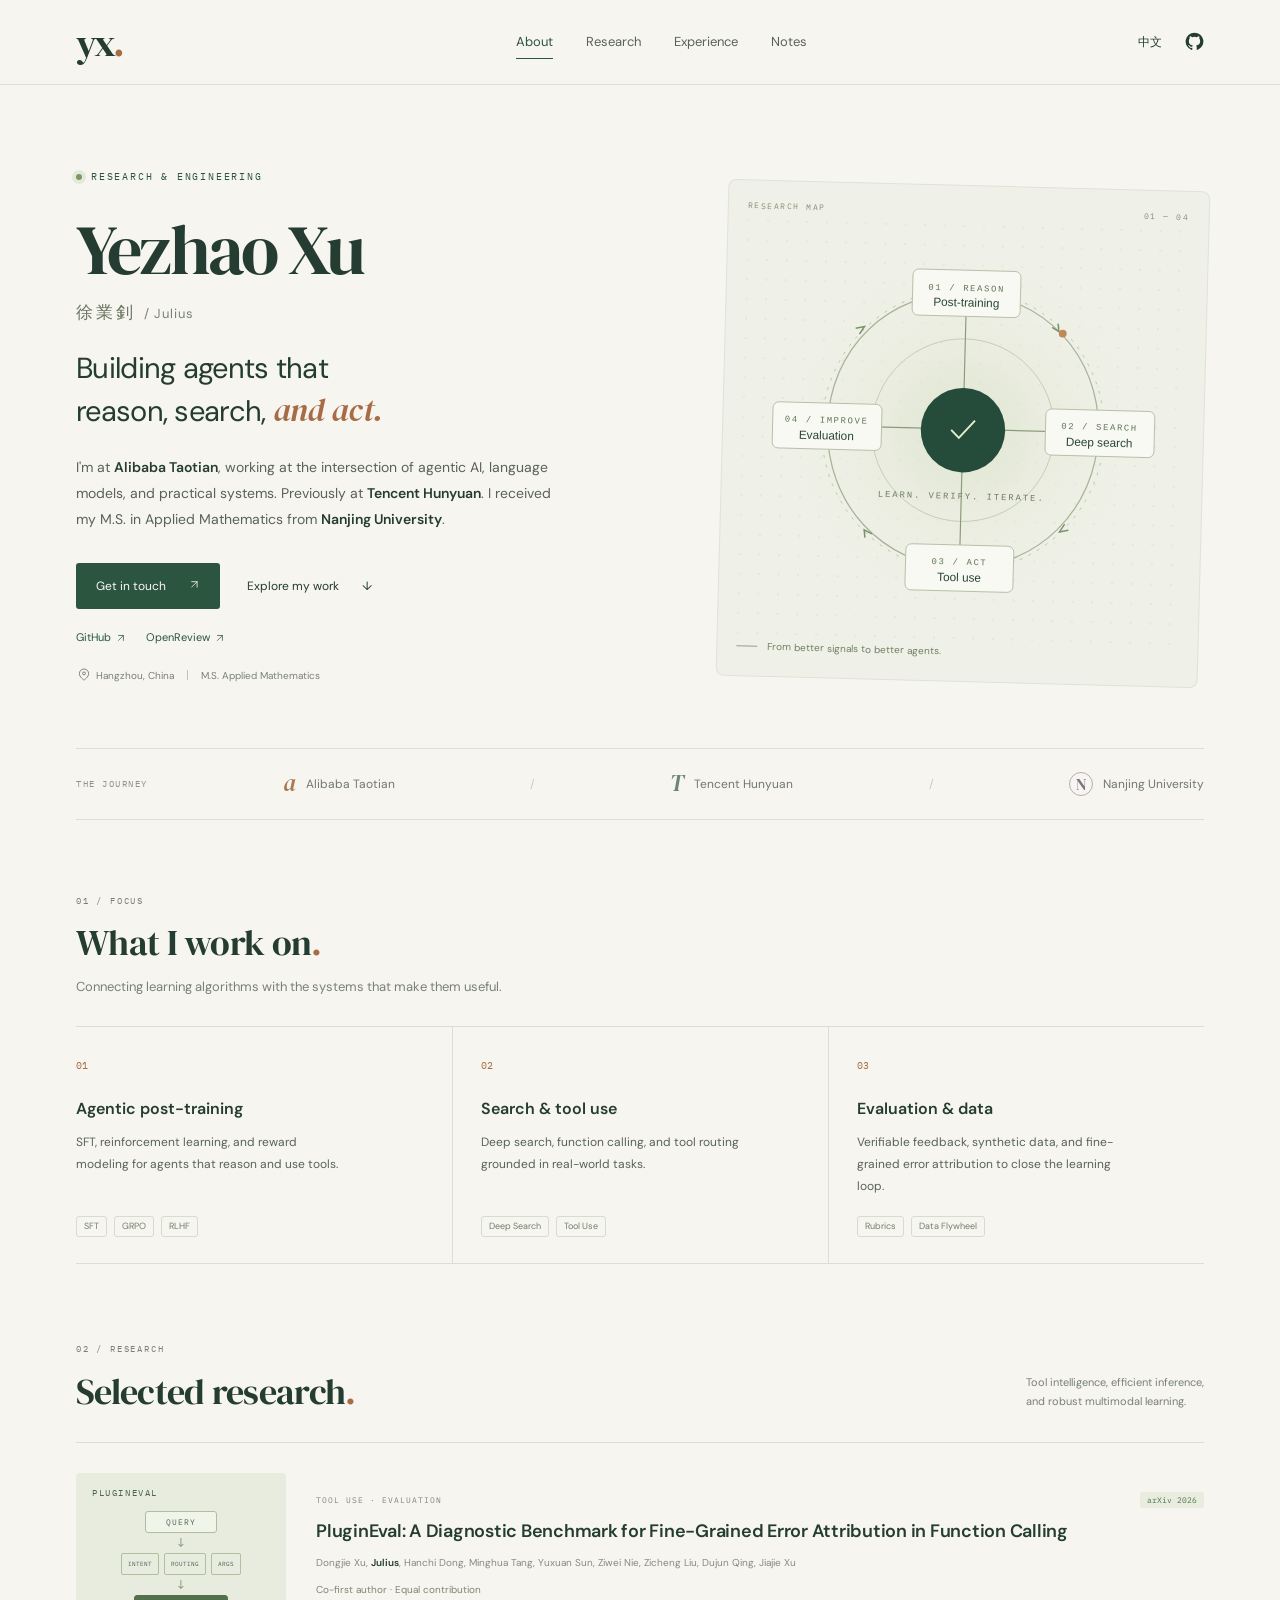
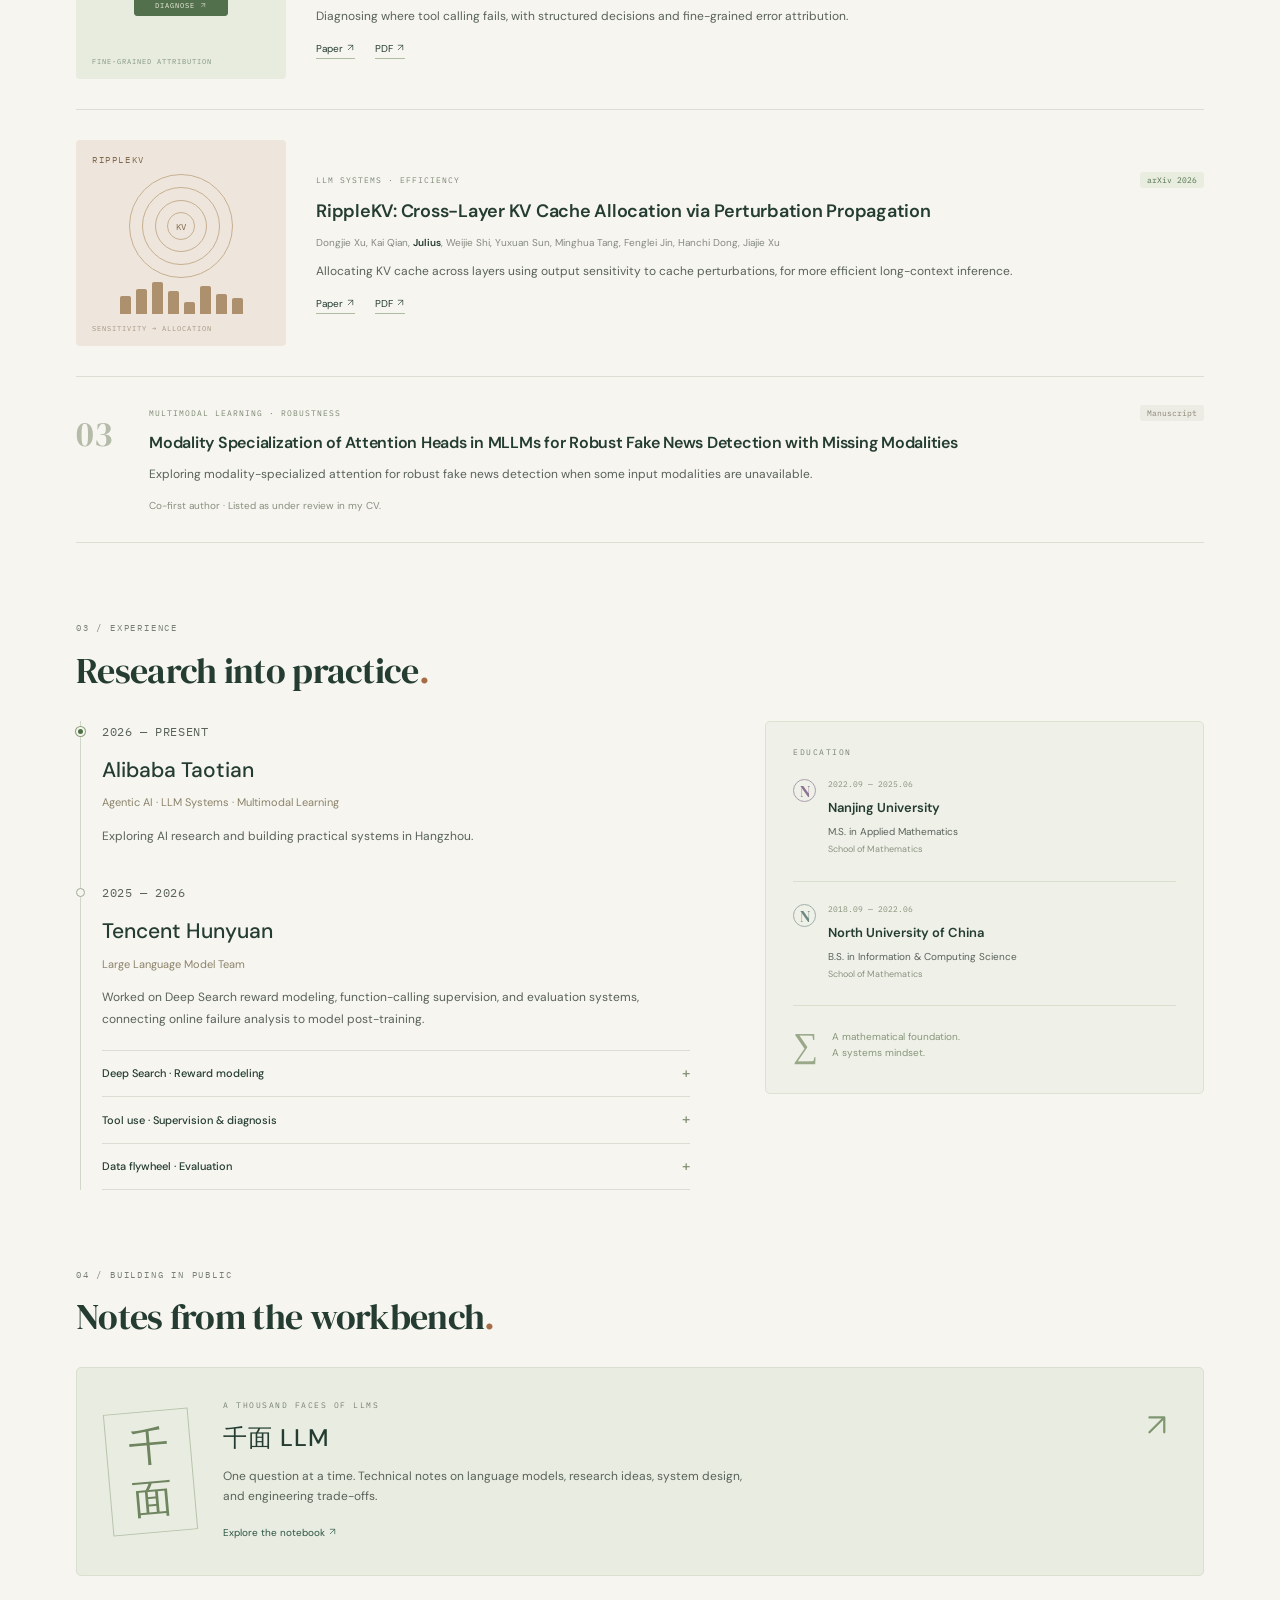
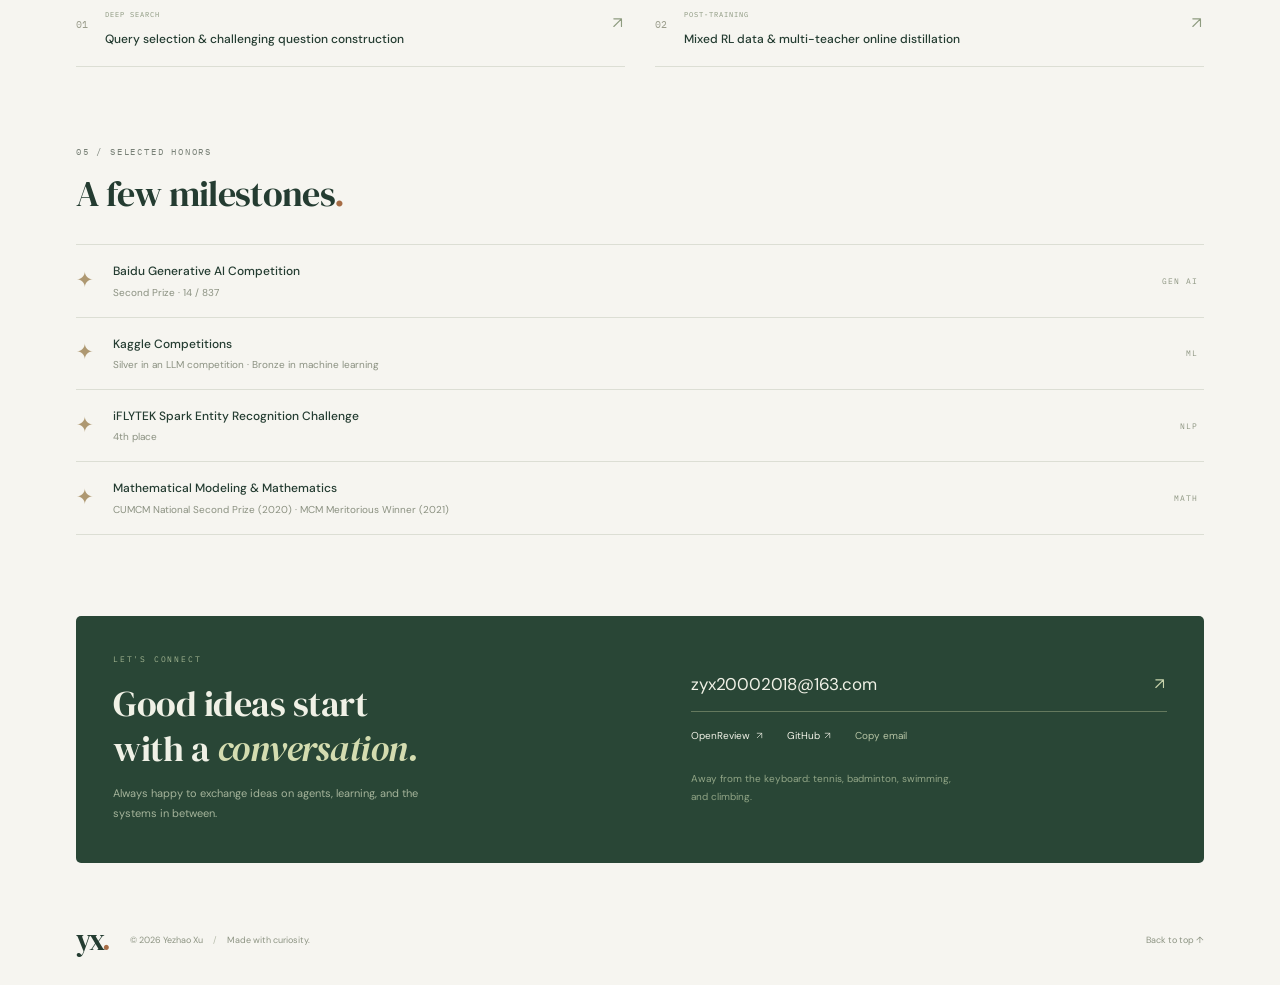
==== index.html @ eedb00a5 "Build bilingual academic homepage for Yezhao Xu" ====
<!doctype html>
<html lang="en">
<head>
  <meta charset="utf-8"><meta name="viewport" content="width=device-width, initial-scale=1">
  <meta name="theme-color" content="#f6f5f0">
  <title>Yezhao Xu · Julius — Agents, Learning & Systems</title>
  <meta name="description" content="Yezhao Xu (Julius), Alibaba Taotian. Agentic AI, LLM post-training, tool use, deep search, and evaluation. Previously Tencent Hunyuan; Nanjing University alumnus.">
  <meta property="og:title" content="Yezhao Xu · Julius"><meta property="og:description" content="Building agents that reason, search, and act. Research & engineering in LLM post-training, tool use, and evaluation.">
  <meta property="og:type" content="website"><meta property="og:image" content="https://pkcontinue.github.io/assets/social-card.svg"><meta property="og:url" content="https://pkcontinue.github.io/">
  <link rel="canonical" href="https://pkcontinue.github.io/"><link rel="icon" href="assets/favicon.svg" type="image/svg+xml">
  <link rel="stylesheet" href="style.css"><script src="script.js" defer></script>
</head>
<body>
<a class="skip" href="#main">Skip to content</a>
<header class="header"><div class="header-inner">
  <a class="wordmark" href="#" aria-label="Yezhao Xu homepage">yx<span class="wordmark-dot">.</span></a>
  <nav aria-label="Main navigation"><a href="#about" data-i18n="navAbout">About</a><a href="#research" data-i18n="navResearch">Research</a><a href="#experience" data-i18n="navExperience">Experience</a><a href="#notes" data-i18n="navNotes">Notes</a></nav>
  <div class="header-actions"><button class="language-toggle" type="button" aria-label="Switch to Chinese">中文</button><a class="header-github" href="https://github.com/pkcontinue" target="_blank" rel="noopener noreferrer" aria-label="GitHub profile"><svg viewBox="0 0 24 24" aria-hidden="true"><path fill="currentColor" d="M12 .8a11.2 11.2 0 0 0-3.54 21.83c.56.1.77-.24.77-.54v-2.1c-3.13.68-3.79-1.33-3.79-1.33-.51-1.3-1.25-1.64-1.25-1.64-1.02-.7.08-.69.08-.69 1.13.08 1.72 1.16 1.72 1.16 1 1.72 2.63 1.23 3.27.94.1-.73.39-1.23.71-1.51-2.5-.29-5.13-1.25-5.13-5.57 0-1.23.44-2.24 1.16-3.02-.12-.29-.5-1.43.11-2.98 0 0 .95-.3 3.08 1.15a10.8 10.8 0 0 1 5.61 0c2.13-1.45 3.08-1.15 3.08-1.15.61 1.55.23 2.69.11 2.98.72.78 1.16 1.79 1.16 3.02 0 4.33-2.63 5.28-5.14 5.56.4.35.76 1.03.76 2.08v3.1c0 .3.2.65.78.54A11.2 11.2 0 0 0 12 .8Z"/></svg></a></div>
</div></header>
<main id="main" class="page">
<section class="hero" id="about" aria-labelledby="hero-title">
  <div class="hero-content"><p class="eyebrow"><span class="live-dot"></span><span data-i18n="eyebrow">RESEARCH & ENGINEERING</span></p>
    <h1 id="hero-title">Yezhao Xu<span class="chinese-name">徐業釗 <span>/ Julius</span></span></h1>
    <p class="hero-statement" data-i18n="statement">Building agents that<br>reason, search, <em>and act.</em></p>
    <p class="hero-bio" data-i18n="bio">I'm at <strong>Alibaba Taotian</strong>, working at the intersection of agentic AI, language models, and practical systems. Previously at <strong>Tencent Hunyuan</strong>. I received my M.S. in Applied Mathematics from <strong>Nanjing University</strong>.</p>
    <div class="hero-links"><a class="button primary" href="mailto:zyx20002018@163.com"><span data-i18n="getInTouch">Get in touch</span><span aria-hidden="true"><svg class="external-arrow" viewBox="0 0 16 16" aria-hidden="true"><path d="M4 12 12 4M4 4h8v8"/></svg></span></a><a class="button text-button" href="#research"><span data-i18n="viewResearch">Explore my work</span><span aria-hidden="true">↓</span></a></div>
    <div class="profile-links"><a class="profile-link" href="https://github.com/pkcontinue" target="_blank" rel="noopener noreferrer">GitHub <svg class="external-arrow" viewBox="0 0 16 16" aria-hidden="true"><path d="M4 12 12 4M4 4h8v8"/></svg></a><a class="profile-link" href="https://openreview.net/profile?id=%7EYezhao_xu2" target="_blank" rel="noopener noreferrer">OpenReview <svg class="external-arrow" viewBox="0 0 16 16" aria-hidden="true"><path d="M4 12 12 4M4 4h8v8"/></svg></a></div>
    <div class="hero-meta"><span><svg viewBox="0 0 20 20" fill="none" aria-hidden="true"><path d="M15.8 8.3c0 4.2-5.8 8.1-5.8 8.1S4.2 12.5 4.2 8.3a5.8 5.8 0 1 1 11.6 0Z" stroke="currentColor" stroke-width="1.2"/><circle cx="10" cy="8" r="1.8" stroke="currentColor" stroke-width="1.2"/></svg><span data-i18n="location">Hangzhou, China</span></span><span class="meta-divider"></span><span data-i18n="degree">M.S. Applied Mathematics</span></div>
  </div>
  <div class="hero-visual" aria-hidden="true"><div class="visual-topline"><span>RESEARCH MAP</span><span>01 — 04</span></div>
    <svg class="research-map" viewBox="0 0 450 430" fill="none">
      <defs><pattern id="dots" x="0" y="0" width="20" height="20" patternUnits="userSpaceOnUse"><circle cx="1" cy="1" r=".7" fill="#abb6a7" opacity=".48"/></pattern><radialGradient id="wash"><stop stop-color="#d6dfc3" stop-opacity=".7"/><stop offset="1" stop-color="#f0f1e7" stop-opacity="0"/></radialGradient></defs>
      <rect width="450" height="430" fill="url(#dots)"/><circle cx="225" cy="209" r="196" fill="url(#wash)"/>
      <circle cx="225" cy="209" r="144" stroke="#b9c6b1" stroke-dasharray="3 7"/><circle cx="225" cy="209" r="93" stroke="#c5cdbb"/>
      <path d="M225 69V170M363 208H264M225 349V248M87 208H185" stroke="#899b7a" stroke-width="1.2"/>
      <path d="M225 69C304 69 363 130 363 208M363 208C363 286 304 349 225 349M225 349C145 349 87 286 87 208M87 208C87 130 145 69 225 69" stroke="#a7b598" stroke-width="1.3"/>
      <path d="m313 102 7 4-1-8m12 204-5 8 9-2M135 317l-8-4 1 8M117 114l5-8-9 2" stroke="#7b916d" stroke-width="1.5"/>
      <circle cx="225" cy="209" r="43" fill="#254b3b"/><path d="m213 209 8 8 16-18" stroke="#e5edcd" stroke-width="2"/>
      <rect x="170" y="46" width="110" height="47" rx="6" fill="#f8f9f2" stroke="#b5c1a8"/><text x="225" y="67" text-anchor="middle" fill="#627458" font-size="9" font-family="monospace" letter-spacing="1.7">01 / REASON</text><text x="225" y="83" text-anchor="middle" fill="#294535" font-size="12" font-family="sans-serif">Post-training</text>
      <rect x="309" y="185" width="111" height="47" rx="6" fill="#f8f9f2" stroke="#b5c1a8"/><text x="364" y="205" text-anchor="middle" fill="#627458" font-size="9" font-family="monospace" letter-spacing="1.7">02 / SEARCH</text><text x="364" y="222" text-anchor="middle" fill="#294535" font-size="12" font-family="sans-serif">Deep search</text>
      <rect x="170" y="326" width="110" height="47" rx="6" fill="#f8f9f2" stroke="#b5c1a8"/><text x="225" y="346" text-anchor="middle" fill="#627458" font-size="9" font-family="monospace" letter-spacing="1.7">03 / ACT</text><text x="225" y="363" text-anchor="middle" fill="#294535" font-size="12" font-family="sans-serif">Tool use</text>
      <rect x="31" y="185" width="111" height="47" rx="6" fill="#f8f9f2" stroke="#b5c1a8"/><text x="86" y="205" text-anchor="middle" fill="#627458" font-size="9" font-family="monospace" letter-spacing="1.7">04 / IMPROVE</text><text x="86" y="222" text-anchor="middle" fill="#294535" font-size="12" font-family="sans-serif">Evaluation</text>
      <circle class="orbit-dot" cx="324" cy="108" r="4" fill="#be8958"/><text x="225" y="279" text-anchor="middle" fill="#6d7d60" font-size="9" font-family="monospace" letter-spacing="2">LEARN. VERIFY. ITERATE.</text>
    </svg><div class="visual-caption"><span class="caption-line"></span><span data-i18n="visualCaption">From better signals to better agents.</span></div>
  </div>
</section>
<div class="affiliation-strip"><span class="strip-label" data-i18n="journey">THE JOURNEY</span><span><b class="org-symbol ali">a</b><span data-i18n="ali">Alibaba Taotian</span></span><span class="strip-slash">/</span><span><b class="org-symbol tencent">T</b><span data-i18n="tencent">Tencent Hunyuan</span></span><span class="strip-slash">/</span><span><b class="org-symbol nju">N</b><span data-i18n="nju">Nanjing University</span></span></div>
<section class="section interests" aria-labelledby="focus-title"><div class="section-heading"><p class="section-index">01 / <span data-i18n="focusLabel">FOCUS</span></p><h2 id="focus-title" data-i18n="focusTitle">What I work on<span class="accent">.</span></h2><p class="section-intro" data-i18n="focusIntro">Connecting learning algorithms with the systems that make them useful.</p></div>
  <div class="focus-grid"><article><span class="small-number">01</span><h3 data-i18n="focus1">Agentic post-training</h3><p data-i18n="focus1Text">SFT, reinforcement learning, and reward modeling for agents that reason and use tools.</p><div class="tag-row"><span>SFT</span><span>GRPO</span><span>RLHF</span></div></article><article><span class="small-number">02</span><h3 data-i18n="focus2">Search & tool use</h3><p data-i18n="focus2Text">Deep search, function calling, and tool routing grounded in real-world tasks.</p><div class="tag-row"><span>Deep Search</span><span>Tool Use</span></div></article><article><span class="small-number">03</span><h3 data-i18n="focus3">Evaluation & data</h3><p data-i18n="focus3Text">Verifiable feedback, synthetic data, and fine-grained error attribution to close the learning loop.</p><div class="tag-row"><span>Rubrics</span><span>Data Flywheel</span></div></article></div>
</section>
<section class="section" id="research" aria-labelledby="research-title"><div class="section-heading research-heading"><div><p class="section-index">02 / <span data-i18n="researchLabel">RESEARCH</span></p><h2 id="research-title" data-i18n="researchTitle">Selected research<span class="accent">.</span></h2></div><p class="section-side-note" data-i18n="researchNote">Tool intelligence, efficient inference,<br>and robust multimodal learning.</p></div>
<div class="papers">
<article class="paper"><div class="paper-art art-plugin" aria-hidden="true"><div class="art-label">PLUGINEVAL</div><div class="tool-flow"><span>QUERY</span><i>↓</i><div><b>INTENT</b><b>ROUTING</b><b>ARGS</b></div><i>↓</i><span class="flow-result">DIAGNOSE <svg class="external-arrow" viewBox="0 0 16 16" aria-hidden="true"><path d="M4 12 12 4M4 4h8v8"/></svg></span></div><span class="art-foot">FINE-GRAINED ATTRIBUTION</span></div><div class="paper-content"><div class="paper-meta"><span class="paper-topic" data-i18n="paper1Topic">TOOL USE · EVALUATION</span><span class="paper-status">arXiv 2026</span></div><h3><a href="https://arxiv.org/abs/2608.08700" target="_blank" rel="noopener noreferrer">PluginEval: A Diagnostic Benchmark for Fine-Grained Error Attribution in Function Calling</a></h3><p class="paper-authors">Dongjie Xu, <strong>Julius</strong>, Hanchi Dong, Minghua Tang, Yuxuan Sun, Ziwei Nie, Zicheng Liu, Dujun Qing, Jiajie Xu</p><p class="manuscript-note contribution" data-i18n="paper1Contribution">Co-first author · Equal contribution</p><p class="paper-summary" data-i18n="paper1Summary">Diagnosing where tool calling fails, with structured decisions and fine-grained error attribution.</p><div class="paper-links"><a href="https://arxiv.org/abs/2608.08700" target="_blank" rel="noopener noreferrer">Paper <svg class="external-arrow" viewBox="0 0 16 16" aria-hidden="true"><path d="M4 12 12 4M4 4h8v8"/></svg></a><a href="https://arxiv.org/pdf/2608.08700" target="_blank" rel="noopener noreferrer">PDF <svg class="external-arrow" viewBox="0 0 16 16" aria-hidden="true"><path d="M4 12 12 4M4 4h8v8"/></svg></a></div></div></article>
<article class="paper"><div class="paper-art art-ripple" aria-hidden="true"><div class="art-label">RIPPLEKV</div><div class="ripple-graphic"><i></i><i></i><i></i><i></i><span>KV</span></div><div class="cache-bars"><b></b><b></b><b></b><b></b><b></b><b></b><b></b><b></b></div><span class="art-foot">SENSITIVITY → ALLOCATION</span></div><div class="paper-content"><div class="paper-meta"><span class="paper-topic" data-i18n="paper2Topic">LLM SYSTEMS · EFFICIENCY</span><span class="paper-status">arXiv 2026</span></div><h3><a href="https://arxiv.org/abs/2608.08684" target="_blank" rel="noopener noreferrer">RippleKV: Cross-Layer KV Cache Allocation via Perturbation Propagation</a></h3><p class="paper-authors">Dongjie Xu, Kai Qian, <strong>Julius</strong>, Weijie Shi, Yuxuan Sun, Minghua Tang, Fenglei Jin, Hanchi Dong, Jiajie Xu</p><p class="paper-summary" data-i18n="paper2Summary">Allocating KV cache across layers using output sensitivity to cache perturbations, for more efficient long-context inference.</p><div class="paper-links"><a href="https://arxiv.org/abs/2608.08684" target="_blank" rel="noopener noreferrer">Paper <svg class="external-arrow" viewBox="0 0 16 16" aria-hidden="true"><path d="M4 12 12 4M4 4h8v8"/></svg></a><a href="https://arxiv.org/pdf/2608.08684" target="_blank" rel="noopener noreferrer">PDF <svg class="external-arrow" viewBox="0 0 16 16" aria-hidden="true"><path d="M4 12 12 4M4 4h8v8"/></svg></a></div></div></article>
<article class="paper compact-paper"><div class="paper-mini-index">03</div><div class="paper-content"><div class="paper-meta"><span class="paper-topic" data-i18n="paper3Topic">MULTIMODAL LEARNING · ROBUSTNESS</span><span class="paper-status neutral" data-i18n="paper3Status">Manuscript</span></div><h3>Modality Specialization of Attention Heads in MLLMs for Robust Fake News Detection with Missing Modalities</h3><p class="paper-summary" data-i18n="paper3Summary">Exploring modality-specialized attention for robust fake news detection when some input modalities are unavailable.</p><p class="manuscript-note" data-i18n="manuscriptNote">Co-first author · Listed as under review in my CV.</p></div></article>
</div></section>
<section class="section" id="experience" aria-labelledby="experience-title"><div class="section-heading"><p class="section-index">03 / <span data-i18n="experienceLabel">EXPERIENCE</span></p><h2 id="experience-title" data-i18n="experienceTitle">Research into practice<span class="accent">.</span></h2></div><div class="experience-layout"><div class="timeline">
<article class="timeline-item"><span class="timeline-node current"></span><p class="timeline-date" data-i18n="aliDate">2026 — PRESENT</p><h3 data-i18n="ali">Alibaba Taotian</h3><p class="timeline-sub" data-i18n="aliSub">Agentic AI · LLM Systems · Multimodal Learning</p><p data-i18n="aliText">Exploring AI research and building practical systems in Hangzhou.</p></article>
<article class="timeline-item"><span class="timeline-node"></span><p class="timeline-date">2025 — 2026</p><h3 data-i18n="tencent">Tencent Hunyuan</h3><p class="timeline-sub" data-i18n="tencentSub">Large Language Model Team</p><p data-i18n="tencentText">Worked on Deep Search reward modeling, function-calling supervision, and evaluation systems, connecting online failure analysis to model post-training.</p><div class="experience-details"><details><summary data-i18n="project1">Deep Search · Reward modeling</summary><p data-i18n="project1Text">Built automated training-data workflows for evidence verification, hallucination analysis, and rubric-based scoring; worked on reward model post-training with SFT and GRPO.</p></details><details><summary data-i18n="project2">Tool use · Supervision & diagnosis</summary><p data-i18n="project2Text">Led projects for function-calling supervision and plugin evaluation, covering call intent, tool routing, argument generation, and result quality.</p></details><details><summary data-i18n="project3">Data flywheel · Evaluation</summary><p data-i18n="project3Text">Developed generation- and retrieval-side failure mining workflows to turn high-confidence error attribution into targeted training and evaluation data.</p></details></div></article>
</div><aside class="education-panel"><p class="panel-label" data-i18n="educationLabel">EDUCATION</p><article><span class="education-mark">N</span><p class="edu-date">2022.09 — 2025.06</p><h3 data-i18n="nju">Nanjing University</h3><p data-i18n="masters">M.S. in Applied Mathematics</p><p class="edu-school" data-i18n="mathSchool">School of Mathematics</p></article><article><span class="education-mark second">N</span><p class="edu-date">2018.09 — 2022.06</p><h3 data-i18n="nuc">North University of China</h3><p data-i18n="bachelors">B.S. in Information & Computing Science</p><p class="edu-school" data-i18n="mathSchool">School of Mathematics</p></article><div class="education-note"><span>∑</span><p data-i18n="mathNote">A mathematical foundation.<br>A systems mindset.</p></div></aside></div></section>
<section class="section notes-section" id="notes" aria-labelledby="notes-title"><div class="section-heading"><p class="section-index">04 / <span data-i18n="notesLabel">BUILDING IN PUBLIC</span></p><h2 id="notes-title" data-i18n="notesTitle">Notes from the workbench<span class="accent">.</span></h2></div>
<a class="featured-note" href="https://github.com/pkcontinue/thousand-faces-of-llm" target="_blank" rel="noopener noreferrer"><div class="note-symbol" aria-hidden="true">千<span>面</span></div><div class="featured-note-copy"><p class="panel-label">A THOUSAND FACES OF LLMS</p><h3>千面 LLM</h3><p data-i18n="notesIntro">One question at a time. Technical notes on language models, research ideas, system design, and engineering trade-offs.</p><span class="note-cta" data-i18n="readNotes">Explore the notebook <svg class="external-arrow" viewBox="0 0 16 16" aria-hidden="true"><path d="M4 12 12 4M4 4h8v8"/></svg></span></div><span class="featured-arrow" aria-hidden="true"><svg class="external-arrow" viewBox="0 0 16 16" aria-hidden="true"><path d="M4 12 12 4M4 4h8v8"/></svg></span></a>
<div class="note-links"><a href="https://github.com/pkcontinue/thousand-faces-of-llm/blob/main/questions/006-deepsearch-query-filtering.md" target="_blank" rel="noopener noreferrer"><span>01</span><div><small>DEEP SEARCH</small><h3 data-i18n="note1">Query selection & challenging question construction</h3></div><b aria-hidden="true"><svg class="external-arrow" viewBox="0 0 16 16" aria-hidden="true"><path d="M4 12 12 4M4 4h8v8"/></svg></b></a><a href="https://github.com/pkcontinue/thousand-faces-of-llm/blob/main/questions/007-mixed-rl-data-merging-mopd.md" target="_blank" rel="noopener noreferrer"><span>02</span><div><small>POST-TRAINING</small><h3 data-i18n="note2">Mixed RL data & multi-teacher online distillation</h3></div><b aria-hidden="true"><svg class="external-arrow" viewBox="0 0 16 16" aria-hidden="true"><path d="M4 12 12 4M4 4h8v8"/></svg></b></a></div></section>
<section class="section awards-section" aria-labelledby="awards-title"><div class="section-heading"><p class="section-index">05 / <span data-i18n="awardsLabel">SELECTED HONORS</span></p><h2 id="awards-title" data-i18n="awardsTitle">A few milestones<span class="accent">.</span></h2></div><div class="awards-list"><div><span class="award-icon" aria-hidden="true">✦</span><p><strong data-i18n="award1">Baidu Generative AI Competition</strong><span data-i18n="award1Detail">Second Prize · 14 / 837</span></p><span class="award-category">GEN AI</span></div><div><span class="award-icon" aria-hidden="true">✦</span><p><strong data-i18n="award2">Kaggle Competitions</strong><span data-i18n="award2Detail">Silver in an LLM competition · Bronze in machine learning</span></p><span class="award-category">ML</span></div><div><span class="award-icon" aria-hidden="true">✦</span><p><strong data-i18n="award3">iFLYTEK Spark Entity Recognition Challenge</strong><span data-i18n="award3Detail">4th place</span></p><span class="award-category">NLP</span></div><div><span class="award-icon" aria-hidden="true">✦</span><p><strong data-i18n="award4">Mathematical Modeling & Mathematics</strong><span data-i18n="award4Detail">CUMCM National Second Prize (2020) · MCM Meritorious Winner (2021)</span></p><span class="award-category">MATH</span></div></div></section>
<section class="contact-section" id="contact"><div><p class="section-index" data-i18n="contactLabel">LET'S CONNECT</p><h2 data-i18n="contactTitle">Good ideas start<br>with a <em>conversation.</em></h2><p data-i18n="contactText">Always happy to exchange ideas on agents, learning, and the systems in between.</p></div><div class="contact-actions"><a href="mailto:zyx20002018@163.com" class="contact-email">zyx20002018@163.com <span aria-hidden="true"><svg class="external-arrow" viewBox="0 0 16 16" aria-hidden="true"><path d="M4 12 12 4M4 4h8v8"/></svg></span></a><div class="contact-social"><a class="profile-link" href="https://openreview.net/profile?id=%7EYezhao_xu2" target="_blank" rel="noopener noreferrer">OpenReview <svg class="external-arrow" viewBox="0 0 16 16" aria-hidden="true"><path d="M4 12 12 4M4 4h8v8"/></svg></a><a href="https://github.com/pkcontinue" target="_blank" rel="noopener noreferrer">GitHub <svg class="external-arrow" viewBox="0 0 16 16" aria-hidden="true"><path d="M4 12 12 4M4 4h8v8"/></svg></a><button id="copy-email" type="button" data-i18n="copyEmail">Copy email</button></div><p class="outside-work" data-i18n="outsideWork">Away from the keyboard: tennis, badminton, swimming, and climbing.</p></div></section>
</main>
<footer class="footer"><a class="wordmark" href="#" aria-label="Back to top">yx<span class="wordmark-dot">.</span></a><p>© <span id="year">2026</span> Yezhao Xu <span class="footer-slash">/</span> <span data-i18n="footer">Made with curiosity.</span></p><a href="#" class="back-top" data-i18n="backTop">Back to top ↑</a></footer><div id="toast" role="status" aria-live="polite"></div>
</body></html>
---- style.css ----
@font-face {
  font-family: 'DM Sans';
  font-style: normal;
  font-weight: 400;
  font-display: swap;
  src: url(assets/fonts/font-1.ttf) format('truetype');
}
@font-face {
  font-family: 'DM Sans';
  font-style: normal;
  font-weight: 500;
  font-display: swap;
  src: url(assets/fonts/font-2.ttf) format('truetype');
}
@font-face {
  font-family: 'DM Sans';
  font-style: normal;
  font-weight: 600;
  font-display: swap;
  src: url(assets/fonts/font-3.ttf) format('truetype');
}
@font-face {
  font-family: 'DM Sans';
  font-style: normal;
  font-weight: 700;
  font-display: swap;
  src: url(assets/fonts/font-4.ttf) format('truetype');
}
@font-face {
  font-family: 'DM Serif Display';
  font-style: italic;
  font-weight: 400;
  font-display: swap;
  src: url(assets/fonts/font-5.ttf) format('truetype');
}
@font-face {
  font-family: 'DM Serif Display';
  font-style: normal;
  font-weight: 400;
  font-display: swap;
  src: url(assets/fonts/font-6.ttf) format('truetype');
}
@font-face {
  font-family: 'IBM Plex Mono';
  font-style: normal;
  font-weight: 400;
  font-display: swap;
  src: url(assets/fonts/font-7.ttf) format('truetype');
}
@font-face {
  font-family: 'IBM Plex Mono';
  font-style: normal;
  font-weight: 500;
  font-display: swap;
  src: url(assets/fonts/font-8.ttf) format('truetype');
}

:root{--bg:#f6f5f0;--ink:#243c31;--body:#59625a;--muted:#798177;--line:#dcded4;--green:#2c5540;--accent:#a66c45;--paper:#fffef9;--sans:'DM Sans','PingFang SC','Microsoft YaHei',sans-serif;--serif:'DM Serif Display',Georgia,'Songti SC',serif;--mono:'IBM Plex Mono',monospace}
*{box-sizing:border-box}html{scroll-behavior:smooth;scroll-padding-top:105px}body{margin:0;background:var(--bg);color:var(--ink);font-family:var(--sans);font-size:15px;line-height:1.7;-webkit-font-smoothing:antialiased}a{color:inherit;text-decoration:none}button{font:inherit;color:inherit;cursor:pointer}a,button,summary{ -webkit-tap-highlight-color:transparent}a:focus-visible,button:focus-visible,summary:focus-visible{outline:2px solid var(--accent);outline-offset:5px;border-radius:2px}::selection{background:#dbe3ca;color:#243c31}.skip{position:fixed;top:-80px;left:20px;background:var(--ink);color:white;padding:10px 20px;z-index:20}.skip:focus{top:10px}.header{position:sticky;top:0;z-index:10;background:rgba(246,245,240,.94);backdrop-filter:blur(14px);border-bottom:1px solid var(--line)}.header-inner{max-width:1240px;margin:auto;min-height:84px;display:flex;align-items:center;justify-content:space-between;padding:0 56px}.wordmark{font-family:var(--serif);font-size:39px;line-height:1;letter-spacing:-3px}.wordmark-dot{color:var(--accent)}nav{display:flex;gap:33px;margin-left:62px}nav a{font-size:13px;color:var(--body);position:relative;padding:8px 0}nav a:after{content:'';height:1px;background:var(--green);position:absolute;bottom:2px;left:0;right:100%;transition:right .2s}nav a:hover:after,nav a.active:after{right:0}nav a.active{color:var(--green)}.header-actions{display:flex;align-items:center;gap:23px}.language-toggle{border:0;background:none;font-size:12px;padding:6px 0}.header-github{display:flex}.header-github svg{width:19px;height:19px}.page{max-width:1240px;padding:0 56px;margin:auto}.hero{padding:83px 0 64px;display:grid;grid-template-columns:1.25fr 1fr;align-items:center;gap:44px}.eyebrow,.section-index,.panel-label{font-family:var(--mono);font-size:10px;letter-spacing:1.8px;line-height:1.7;margin:0 0 26px;color:var(--muted)}.eyebrow{display:flex;align-items:center;gap:9px;color:var(--green)}.live-dot{height:6px;width:6px;border-radius:50%;background:#7d9666;box-shadow:0 0 0 4px #e5e9dc}h1{font-family:var(--serif);font-size:70px;letter-spacing:-2.8px;font-weight:400;line-height:1.1;margin:0 0 26px}.chinese-name{font-family:var(--sans);font-size:17px;display:block;letter-spacing:3px;margin-top:15px;color:#687460;font-weight:400}.chinese-name span{font-size:13px;letter-spacing:1px;color:var(--muted)}.hero-statement{font-size:29px;font-weight:400;line-height:1.4;letter-spacing:-.7px;margin:0 0 22px}.hero-statement em{font-family:var(--serif);font-size:32px;color:var(--accent);font-weight:400}.hero-bio{max-width:490px;color:var(--body);font-size:14px;line-height:1.85;margin:0 0 30px}.hero-bio strong{font-weight:550;color:var(--ink)}.hero-links{display:flex;align-items:center;gap:18px}.button{display:inline-flex;gap:23px;align-items:center;font-size:12px;padding:12px 19px;border:1px solid transparent;transition:background .2s,transform .2s}.button:hover{transform:translateY(-2px)}.primary{color:#f9faf4;background:var(--green);border-radius:3px}.primary:hover{background:#1c3e2c}.text-button{padding-left:8px}.hero-meta{display:flex;align-items:center;gap:13px;margin-top:32px;color:var(--muted);font-size:10px}.hero-meta>span{display:flex;align-items:center;gap:4px}.hero-meta svg{height:16px;width:16px}.meta-divider{height:10px;width:1px;background:#bfc5b8}.hero-visual{background:#eff0e7;border:1px solid #dfe3d6;border-radius:8px;padding:19px 19px 21px;position:relative;margin-top:14px;transform:rotate(1.5deg)}.visual-topline{display:flex;justify-content:space-between;font-family:var(--mono);font-size:8px;color:#819071;letter-spacing:1.5px}.research-map{display:block;width:100%;height:auto;margin:6px 0 -4px}.visual-caption{display:flex;align-items:center;gap:10px;color:#718165;font-size:10px}.caption-line{width:21px;height:1px;background:#93a280}.affiliation-strip{border-top:1px solid var(--line);border-bottom:1px solid var(--line);padding:23px 0;display:flex;align-items:center;justify-content:space-between;color:#70796c;gap:20px}.affiliation-strip>span{display:flex;align-items:center;gap:10px;font-size:12px;white-space:nowrap}.affiliation-strip .strip-label{font-family:var(--mono);font-size:9px;letter-spacing:1.5px;color:#8d9388}.org-symbol{font-size:23px;line-height:1;font-family:var(--serif);font-weight:400}.org-symbol.ali{color:#aa7952;font-style:italic}.org-symbol.tencent{color:#6d847c;font-style:italic}.org-symbol.nju{color:#837080;border:1px solid #b8acb1;border-radius:50%;width:24px;height:24px;font-size:16px;text-align:center;line-height:23px}.strip-slash{color:#c7ccbe}.section{padding:73px 0 4px}.section-heading{margin-bottom:28px}.section-index{margin:0 0 12px;font-size:9px}.section-heading h2{font-family:var(--serif);font-size:36px;line-height:1.25;font-weight:400;letter-spacing:-.7px;margin:0}.accent{color:var(--accent)}.section-intro{font-size:13px;color:var(--muted);margin:11px 0 0}.focus-grid{display:grid;grid-template-columns:repeat(3,1fr);border-top:1px solid var(--line);border-bottom:1px solid var(--line)}.focus-grid article{padding:25px 28px 26px 0}.focus-grid article+article{border-left:1px solid var(--line);padding-left:28px}.small-number{font:10px var(--mono);color:var(--accent)}.focus-grid h3{font-size:16px;font-weight:550;margin:17px 0 9px}.focus-grid p{color:var(--body);font-size:12px;line-height:1.85;min-height:67px;margin:0 0 18px;max-width:270px}.tag-row{display:flex;gap:7px;flex-wrap:wrap}.tag-row span{font-size:9px;line-height:1.5;color:#718065;border:1px solid #d6ddcc;padding:3px 7px;border-radius:3px}.research-heading{display:flex;align-items:end;justify-content:space-between}.section-side-note{color:var(--muted);font-size:11px;line-height:1.7;margin:0 0 3px}.papers{border-top:1px solid var(--line)}.paper{display:grid;grid-template-columns:210px 1fr;gap:30px;padding:30px 0;border-bottom:1px solid var(--line)}.paper-art{position:relative;min-height:206px;border-radius:4px;overflow:hidden;padding:14px 16px}.art-plugin{background:#e7ecdf;color:#4b6650}.art-label{font:9px var(--mono);letter-spacing:1.6px}.art-foot{position:absolute;bottom:13px;left:16px;font:6.5px var(--mono);letter-spacing:1px;opacity:.65}.tool-flow{display:flex;flex-direction:column;align-items:center;margin-top:13px;font:8px var(--mono)}.tool-flow>span{border:1px solid #afbea1;padding:5px 20px;background:#f1f4e9;letter-spacing:1px;border-radius:3px}.tool-flow>i{font-style:normal;font-size:13px;color:#839873;line-height:20px}.tool-flow>div{display:flex;gap:5px}.tool-flow b{border:1px solid #b0c09f;padding:6px;font-size:6px;border-radius:2px;font-weight:400}.tool-flow>.flow-result{background:#53704d;color:#edf2df;border-color:#53704d;font-size:7px}.art-ripple{background:#eee6dc;color:#826a50}.ripple-graphic{height:113px;position:relative;display:grid;place-items:center;margin-top:5px}.ripple-graphic i{position:absolute;border:1px solid #c7af90;border-radius:50%;height:28px;width:28px}.ripple-graphic i:nth-child(2){height:52px;width:52px}.ripple-graphic i:nth-child(3){height:78px;width:78px}.ripple-graphic i:nth-child(4){height:104px;width:104px}.ripple-graphic span{font:9px var(--mono);background:#eee6dc;padding:3px}.cache-bars{display:flex;gap:5px;align-items:end;justify-content:center;height:35px;margin-top:-4px}.cache-bars b{width:11px;background:#ad916e;height:18px;border-radius:2px 2px 0 0}.cache-bars b:nth-child(2){height:25px}.cache-bars b:nth-child(3){height:32px}.cache-bars b:nth-child(4){height:23px}.cache-bars b:nth-child(5){height:12px}.cache-bars b:nth-child(6){height:28px}.cache-bars b:nth-child(7){height:20px}.cache-bars b:nth-child(8){height:16px}.paper-content{align-self:center}.paper-meta{display:flex;justify-content:space-between;align-items:center;gap:10px;margin-bottom:10px}.paper-topic{font:8px var(--mono);letter-spacing:1px;color:#7c8972}.paper-status{font:8px var(--mono);color:#53704d;background:#e8eddf;border-radius:3px;padding:3px 7px;white-space:nowrap}.paper-status.neutral{background:#ecebe4;color:#8b8776}.paper h3{font-size:18px;line-height:1.5;font-weight:550;letter-spacing:-.25px;margin:0 0 9px}.paper h3 a:hover{color:var(--accent)}.paper-authors{font-size:10px;line-height:1.8;color:#868b7f;margin:0 0 9px}.paper-authors strong{color:var(--ink);font-weight:550}.paper-summary{font-size:12px;color:var(--body);line-height:1.8;margin:0 0 12px}.paper-links{display:flex;gap:20px}.paper-links a{font-size:10px;border-bottom:1px solid #aebca2;padding-bottom:1px}.paper-links a:hover{color:var(--accent)}.compact-paper{grid-template-columns:55px 1fr;padding:28px 0;gap:18px}.paper-mini-index{font-family:var(--serif);font-size:35px;color:#b4bba9}.compact-paper h3{font-size:16px}.manuscript-note{font-size:10px;color:#89907f;margin:0}.experience-layout{display:grid;grid-template-columns:1.4fr 1fr;gap:75px}.timeline{padding-left:21px;border-left:1px solid #d1d8c9;margin-left:4px}.timeline-item{position:relative;margin:0 0 35px}.timeline-item:last-child{margin-bottom:0}.timeline-node{position:absolute;left:-26px;top:6px;width:9px;height:9px;border-radius:50%;background:#f6f5f0;border:1px solid #9eac90}.timeline-node.current{background:#4e7045;border:2px solid var(--bg);box-shadow:0 0 0 1px #8ba175}.timeline-date{font:9px var(--mono);color:#87917b;letter-spacing:.6px;margin:0 0 9px}.timeline h3{font-size:21px;font-weight:500;margin:0 0 4px}.timeline .timeline-sub{font-size:11px;color:#8c836a;margin:0 0 12px}.timeline p{font-size:12px;line-height:1.85;color:var(--body);margin:0 0 10px}.experience-details{border-top:1px solid var(--line);margin-top:19px}.experience-details details{border-bottom:1px solid var(--line);padding:10px 0}.experience-details summary{list-style:none;cursor:pointer;display:flex;align-items:center;justify-content:space-between;font-size:11px;font-weight:500}.experience-details summary::-webkit-details-marker{display:none}.experience-details summary:after{content:'+';font-size:15px;color:#879477}.experience-details details[open] summary:after{content:'−'}.experience-details details p{font-size:11px;margin:9px 10px 3px 0;color:#78816e}.education-panel{align-self:start;border:1px solid #dce1d1;border-radius:5px;background:#eff1e8;padding:24px 27px}.panel-label{font-size:8px;letter-spacing:1.5px;margin:0 0 20px}.education-panel article{position:relative;padding:0 0 23px 35px}.education-panel article+article{padding-top:22px;border-top:1px solid #d9dfcd}.education-mark{position:absolute;left:0;top:0;border:1px solid #ab9daf;border-radius:50%;width:23px;height:23px;text-align:center;line-height:21px;font:16px var(--serif);color:#8d7291}.education-mark.second{top:22px;color:#6d8782;border-color:#9faeaa}.edu-date{font:8px var(--mono);color:#87917b;margin:0 0 8px}.education-panel h3{font-size:13px;font-weight:550;margin:0 0 4px}.education-panel article>p:not(.edu-date){font-size:10px;margin:0;color:var(--body)}.education-panel article>.edu-school{color:#8b9482!important;font-size:9px!important;margin-top:2px!important}.education-note{display:flex;gap:14px;align-items:center;border-top:1px solid #d9dfcd;padding:15px 0 0}.education-note>span{font:35px var(--serif);color:#9aa88a}.education-note p{font-size:10px;line-height:1.6;color:#88967b;margin:0}.featured-note{display:flex;align-items:center;gap:30px;background:#e9ede1;border:1px solid #d9e0cf;padding:31px;border-radius:5px;position:relative;transition:background .2s}.featured-note:hover{background:#e1e7d8}.note-symbol{flex-shrink:0;font-size:40px;font-family:var(--serif);border:1px solid #b7c4aa;color:#6e8560;line-height:1.3;padding:8px 16px;transform:rotate(-5deg);width:85px;text-align:center}.note-symbol span{display:block}.featured-note-copy .panel-label{margin-bottom:5px}.featured-note-copy h3{font-size:24px;font-weight:450;margin:0 0 7px;letter-spacing:1px}.featured-note-copy p:not(.panel-label){font-size:12px;color:var(--body);max-width:540px;margin:0 0 12px}.note-cta{font-size:10px;color:var(--green)}.featured-arrow{font-size:33px;font-weight:400;color:#7f9671;margin-left:auto;align-self:start}.note-links{display:grid;grid-template-columns:1fr 1fr;gap:30px;margin-top:21px}.note-links>a{display:flex;gap:17px;align-items:center;border-bottom:1px solid var(--line);padding:3px 0 17px}.note-links>a>span{font:10px var(--mono);color:#9b9d8c}.note-links small{font:7px var(--mono);letter-spacing:1px;color:#8a967d}.note-links h3{font-size:12px;font-weight:450;line-height:1.7;margin:3px 0 0}.note-links b{font-size:17px;font-weight:400;color:#8f9c80;margin-left:auto}.note-links a:hover h3{color:var(--accent)}.awards-list{border-top:1px solid var(--line)}.awards-list>div{display:flex;align-items:center;gap:19px;padding:16px 0;border-bottom:1px solid var(--line)}.award-icon{font-size:21px;color:#ae9871}.awards-list p{margin:0;flex:1}.awards-list strong{font-size:12px;font-weight:500;display:block}.awards-list p>span{font-size:10px;color:#8b9181;display:block;margin-top:2px}.award-category{font:8px var(--mono);letter-spacing:1px;color:#8e9682;padding-right:6px}.contact-section{display:grid;grid-template-columns:1.1fr 1fr;gap:55px;padding:37px 37px 39px;background:#294636;color:#f0f1e6;border-radius:5px;margin:77px 0 63px}.contact-section .section-index{color:#9fb28f;font-size:8px;margin-bottom:15px}.contact-section h2{font:36px/1.25 var(--serif);font-weight:400;letter-spacing:-.5px;margin:0 0 13px}.contact-section h2 em{color:#d4dcb0;font-weight:400}.contact-section>div>p:last-child{font-size:11px;color:#a4b39a;max-width:320px;line-height:1.8;margin:0}.contact-actions{align-self:center;min-width:0}.contact-email{display:flex;justify-content:space-between;gap:14px;border-bottom:1px solid #64795e;padding:0 0 12px;font-size:17px;font-weight:400;letter-spacing:-.2px}.contact-email>span{color:#c7d3ac}.contact-social{display:flex;gap:23px;font-size:10px;margin:15px 0 26px}.contact-social button{padding:0;border:0;background:transparent;font-size:10px;color:#b6c4a5}.contact-social a:hover,.contact-social button:hover{color:#fff}.contact-actions .outside-work{font-size:10px!important;line-height:1.8!important;color:#91a586!important;max-width:270px!important}.footer{max-width:1128px;margin:0 auto;padding:0 0 30px;display:flex;align-items:center;gap:22px;color:#8d9483}.footer .wordmark{font-size:29px;color:var(--ink)}.footer p{font-size:9px;margin:0}.footer-slash{margin:0 8px;color:#b7bdac}.back-top{margin-left:auto;font-size:9px}.back-top:hover{color:var(--ink)}#toast{position:fixed;bottom:25px;left:50%;transform:translate(-50%,12px);background:var(--ink);color:var(--paper);padding:10px 20px;border-radius:5px;font-size:12px;opacity:0;pointer-events:none;transition:opacity .2s,transform .2s;z-index:30}#toast.show{opacity:1;transform:translate(-50%,0)}html[lang=zh-CN] h1{font-size:67px}html[lang=zh-CN] .hero-statement{font-size:27px;line-height:1.6}html[lang=zh-CN] .hero-statement em{font-size:29px;font-style:normal}html[lang=zh-CN] .section-heading h2{font-size:30px;line-height:1.5;font-family:var(--sans);font-weight:450}html[lang=zh-CN] .contact-section h2{font-family:var(--sans);font-size:28px;line-height:1.6}html[lang=zh-CN] .contact-section h2 em{font-style:normal}
@media(min-width:1400px){.hero{padding-top:94px;padding-bottom:75px}.hero h1{font-size:78px}.hero-statement{font-size:31px}.hero-statement em{font-size:34px}.hero-visual{margin-left:15px}}
@media(max-width:1000px){.header-inner,.page{padding-left:34px;padding-right:34px}.hero{gap:22px;padding-top:60px;grid-template-columns:1.15fr 1fr}h1{font-size:57px}.hero-statement{font-size:25px}.hero-statement em{font-size:28px}.hero-bio{font-size:12px}.hero-meta{flex-wrap:wrap;font-size:9px}.hero-visual{padding:15px}.hero-links{gap:6px}.affiliation-strip>span{font-size:10px}.affiliation-strip{gap:12px}.paper{grid-template-columns:180px 1fr;gap:25px}.paper h3{font-size:16px}.paper-art{min-height:210px}.experience-layout{gap:35px}.footer{padding-left:34px;padding-right:34px}.contact-section{gap:30px;padding:30px}.contact-email{font-size:14px}.contact-section h2{font-size:31px}.compact-paper{grid-template-columns:45px 1fr}.hero h1 .chinese-name{font-size:16px}html[lang=zh-CN] h1{font-size:57px}}
@media(max-width:720px){html{scroll-padding-top:85px}.header-inner{min-height:69px;padding:0 23px}.wordmark{font-size:34px}nav{gap:17px;margin-left:0}nav a{font-size:11px}.header-actions{gap:15px}.language-toggle{font-size:11px}.header-github svg{width:17px;height:17px}.page{padding:0 25px}.hero{grid-template-columns:1fr;padding:43px 0 36px;gap:28px}.eyebrow{font-size:9px;margin-bottom:21px}.hero h1{font-size:62px}.hero h1 .chinese-name{font-size:15px;letter-spacing:3px;margin-top:11px}.hero-statement{font-size:27px}.hero-statement em{font-size:30px}.hero-bio{font-size:13px;max-width:100%}.hero-meta{font-size:9px;margin-top:24px}.hero-visual{max-width:450px;width:100%;margin:6px auto 8px;transform:rotate(.7deg);padding:16px}.research-map{max-height:320px}.affiliation-strip{display:flex;justify-content:flex-start;flex-wrap:wrap;gap:13px 15px;padding:18px 0}.affiliation-strip .strip-label{width:100%;font-size:8px}.affiliation-strip>span{font-size:9px;gap:6px}.org-symbol{font-size:19px}.org-symbol.nju{width:20px;height:20px;font-size:13px;line-height:18px}.affiliation-strip .strip-slash{font-size:9px}.section{padding-top:49px}.section-heading h2{font-size:31px}.section-index{font-size:8px}.section-intro{font-size:12px;max-width:310px}.focus-grid{grid-template-columns:1fr}.focus-grid article{padding:20px 0;display:grid;grid-template-columns:26px 1fr;column-gap:7px}.focus-grid article+article{padding-left:0;border-left:0;border-top:1px solid var(--line)}.focus-grid .small-number{grid-column:1;grid-row:1;margin-top:7px}.focus-grid h3{grid-column:2;margin:0 0 7px;font-size:15px}.focus-grid p{grid-column:2;min-height:0;max-width:100%;margin:0 0 12px;font-size:12px}.tag-row{grid-column:2}.research-heading{gap:20px}.section-side-note{display:none}.paper{grid-template-columns:135px 1fr;gap:18px;padding:23px 0}.paper-art{min-height:190px;padding:12px;align-self:start}.paper-art .art-foot{left:10px;font-size:5px;letter-spacing:.1px}.art-label{font-size:8px;letter-spacing:1px}.tool-flow{margin-top:16px}.tool-flow>span{padding:5px 13px;font-size:7px}.tool-flow b{padding:5px 3px;font-size:5px}.tool-flow>div{gap:3px}.ripple-graphic{height:105px}.cache-bars{gap:3px}.cache-bars b{width:8px}.paper-meta{flex-wrap:wrap;gap:5px;margin-bottom:7px}.paper-topic{font-size:6px;letter-spacing:.5px}.paper-status{font-size:7px}.paper h3{font-size:14px;line-height:1.5}.paper-authors{font-size:8px;line-height:1.8}.paper-summary{font-size:10px;line-height:1.8}.paper-links a{font-size:9px}.paper-links{gap:14px}.compact-paper{grid-template-columns:30px 1fr;gap:13px}.compact-paper h3{font-size:14px}.paper-mini-index{font-size:28px}.manuscript-note{font-size:9px}.experience-layout{grid-template-columns:1fr;gap:30px}.timeline{margin-left:4px}.timeline h3{font-size:19px}.education-panel{padding:22px 25px}.education-panel article{padding-bottom:20px}.education-panel h3{font-size:14px}.education-panel article>p:not(.edu-date){font-size:11px}.education-note{padding-top:12px}.featured-note{padding:23px 19px;gap:18px}.note-symbol{font-size:30px;width:65px;padding:8px 10px}.featured-note-copy .panel-label{font-size:6px;letter-spacing:.7px}.featured-note-copy h3{font-size:22px}.featured-note-copy p:not(.panel-label){font-size:11px}.featured-arrow{font-size:22px}.note-links{grid-template-columns:1fr;gap:12px}.note-links h3{font-size:12px}.awards-list>div{gap:14px}.awards-list strong{font-size:11px}.awards-list p>span{font-size:9px;line-height:1.7}.award-category{font-size:7px;min-width:37px;text-align:right}.contact-section{grid-template-columns:1fr;margin:48px 0 33px;padding:29px 25px;gap:27px}.contact-section h2{font-size:34px}.contact-section>div>p:last-child{max-width:100%}.contact-email{font-size:17px}.contact-social{margin-bottom:20px}.contact-actions .outside-work{max-width:100%!important}.footer{padding:0 25px 25px;gap:15px}.footer p{font-size:8px}.footer .wordmark{font-size:27px}.footer-slash{margin:0 4px}.back-top{font-size:8px}html[lang=zh-CN] h1{font-size:60px}html[lang=zh-CN] .hero-statement{font-size:26px}html[lang=zh-CN] .section-heading h2{font-size:27px}}
@media(max-width:390px){nav{gap:12px}.header-inner{padding:0 19px}.header-actions{gap:11px}.page{padding:0 21px}.paper{grid-template-columns:1fr}.paper-art{display:none}.paper h3{font-size:15px}.paper-topic{font-size:7px}.paper-authors{font-size:9px}.paper-summary{font-size:11px}.compact-paper{grid-template-columns:28px 1fr}.affiliation-strip{gap:11px}.affiliation-strip>span{font-size:8px}.hero h1,html[lang=zh-CN] h1{font-size:56px}.contact-email{font-size:15px}.footer p{max-width:205px}.back-top{display:none}}
@media(prefers-reduced-motion:reduce){html{scroll-behavior:auto}*,*:before,*:after{transition:none!important;animation:none!important}}
@media print{.header,.hero-visual,.hero-links,.language-toggle,.contact-section,.back-top,#toast{display:none}.page{max-width:100%;padding:0}.hero{padding-top:0;display:block}.hero h1{font-size:36px}.hero-statement{font-size:20px}.section{padding-top:25px;break-inside:avoid}.paper{break-inside:avoid}.section-heading h2{font-size:25px}.paper-art{display:none}.paper{grid-template-columns:1fr}.footer{margin-top:20px}body{background:white;font-size:11px}.focus-grid p{min-height:0}}

.external-arrow{display:inline-block;width:.9em;height:.9em;fill:none;stroke:currentColor;stroke-width:1.2;stroke-linecap:round;stroke-linejoin:round;vertical-align:-.03em;flex-shrink:0}

.contribution{margin-bottom:8px;color:#7d876e}

.profile-links{display:flex;flex-wrap:wrap;gap:20px;margin-top:19px}.profile-link{display:inline-flex;align-items:center;gap:5px;font-size:11px;color:var(--green)}.profile-link:hover{color:var(--accent)}.profile-links+.hero-meta{margin-top:20px}.contact-social .profile-link{font-size:10px;color:inherit}

@media(max-width:720px){.paper-topic{font-size:9px;letter-spacing:.2px}.paper-status{font-size:9px}.paper-authors{font-size:10px;line-height:1.7}.paper-summary{font-size:11px}.manuscript-note{font-size:10px}.paper-links a{font-size:11px}}
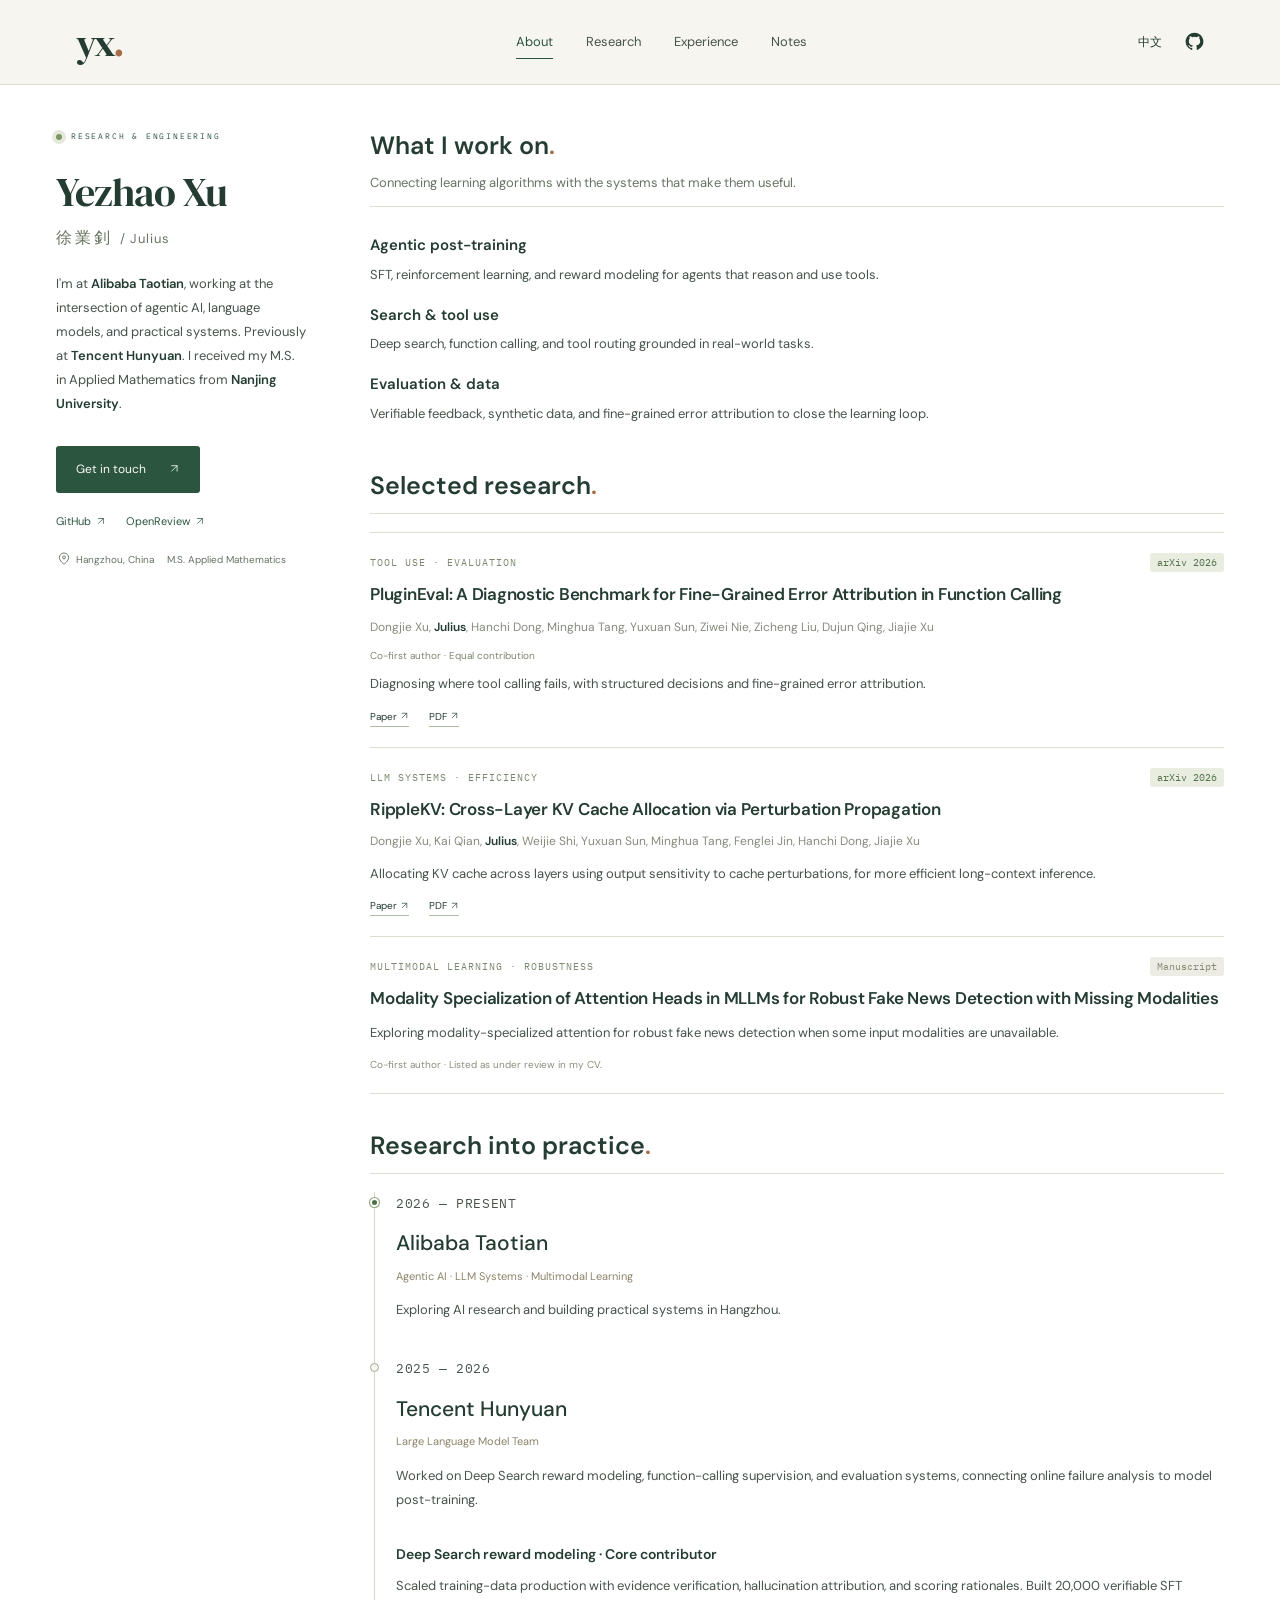
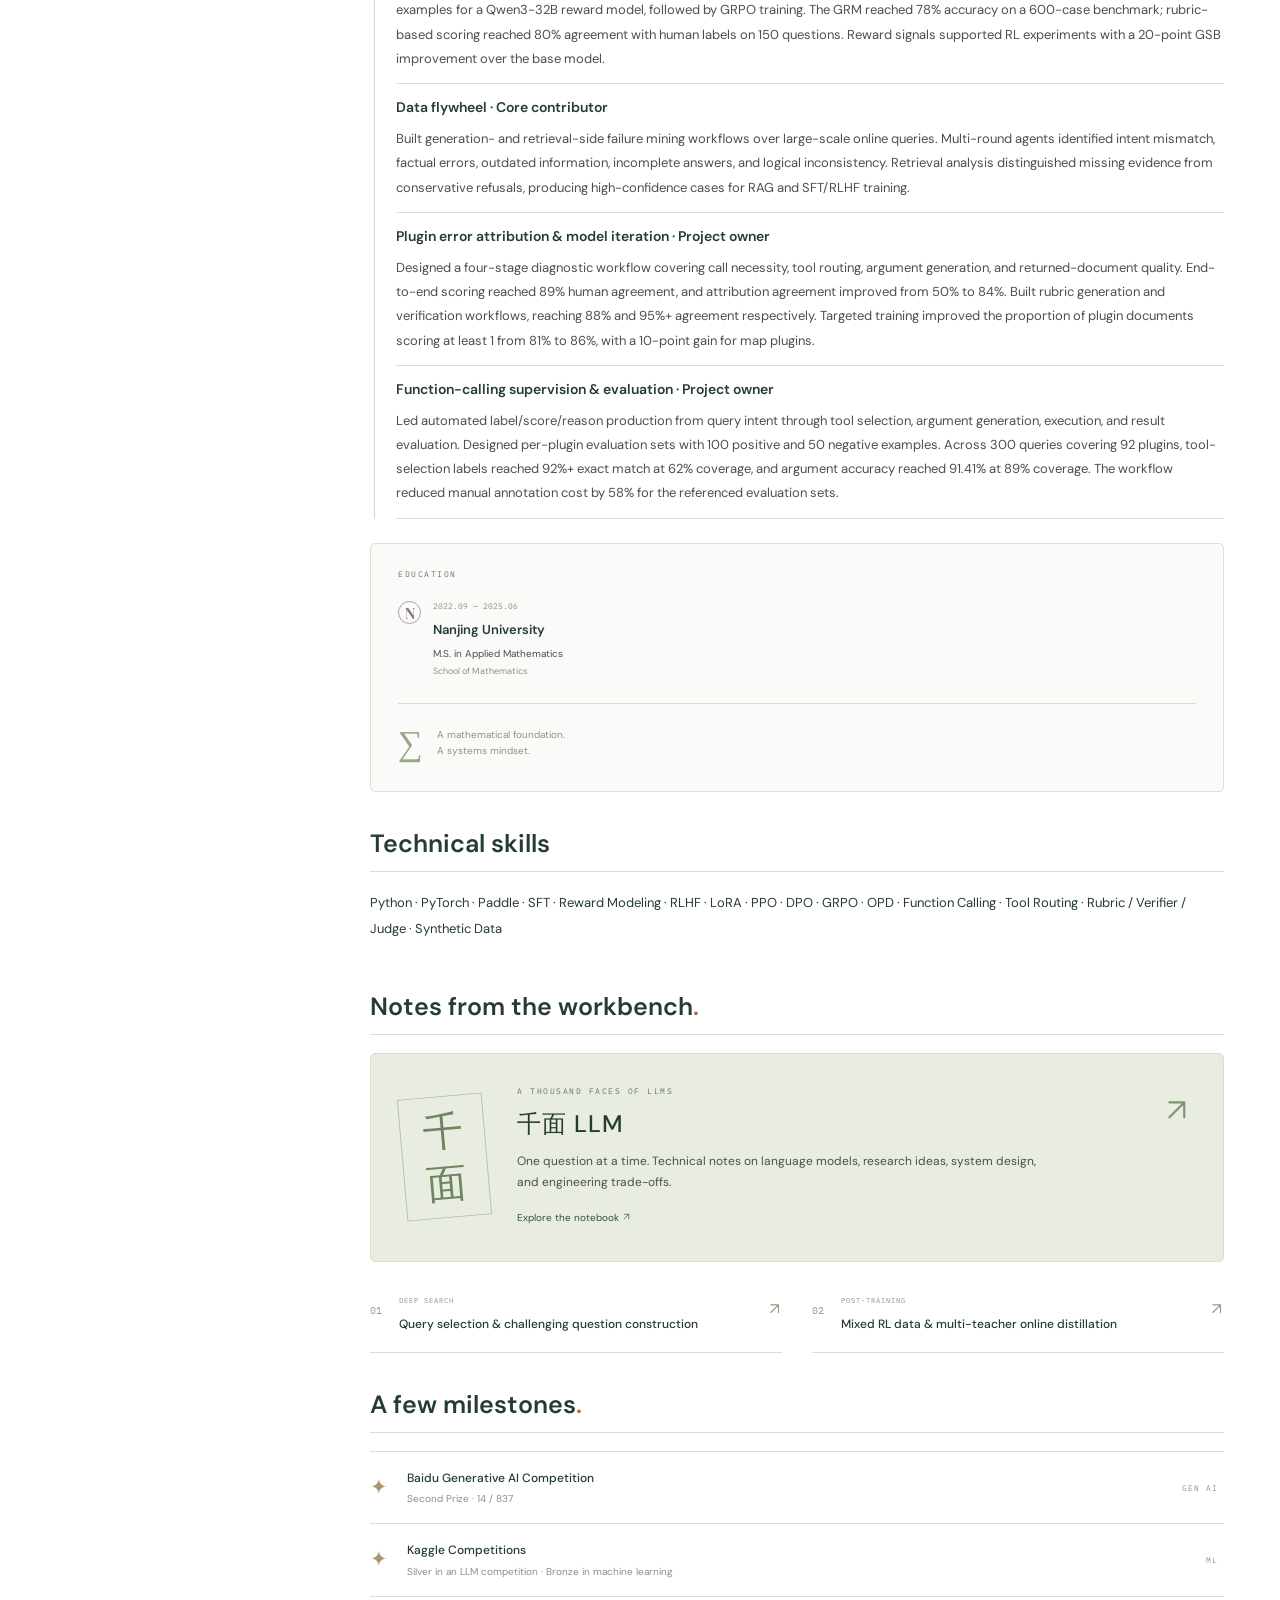
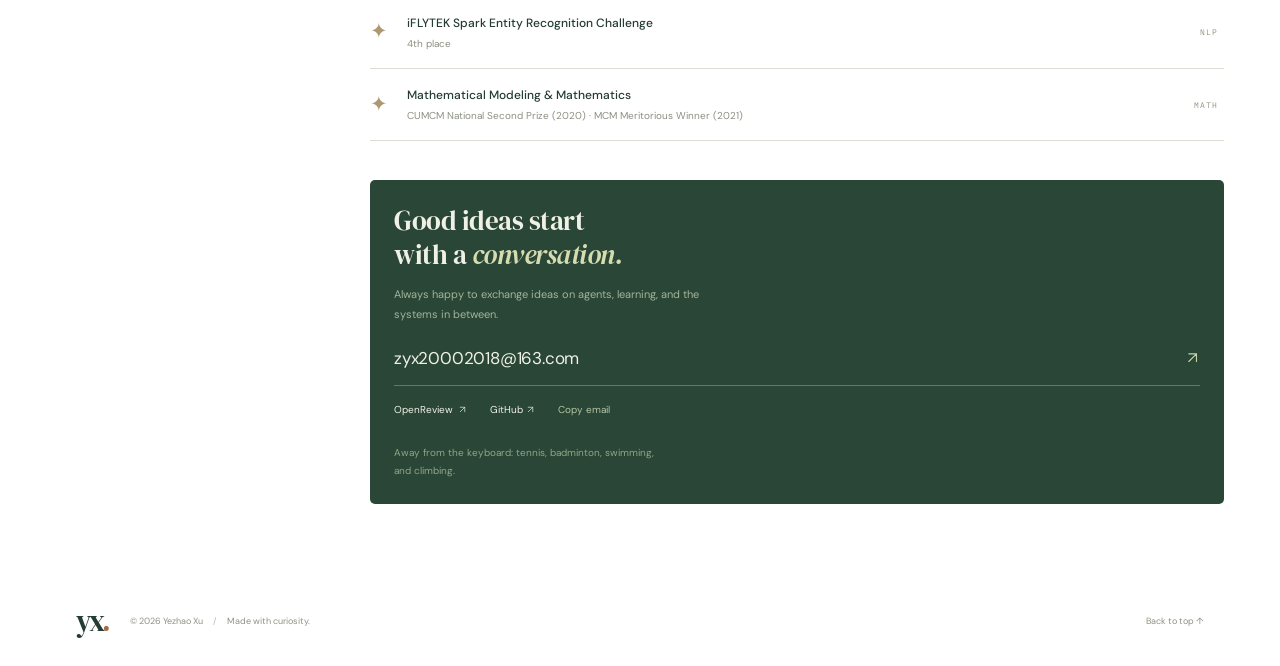
==== commit ace85472: "Restructure homepage as academic CV and expand resume projects" ====
--- a/index.html
+++ b/index.html
@@ -21,27 +21,11 @@
 <section class="hero" id="about" aria-labelledby="hero-title">
   <div class="hero-content"><p class="eyebrow"><span class="live-dot"></span><span data-i18n="eyebrow">RESEARCH & ENGINEERING</span></p>
     <h1 id="hero-title">Yezhao Xu<span class="chinese-name">徐業釗 <span>/ Julius</span></span></h1>
-    <p class="hero-statement" data-i18n="statement">Building agents that<br>reason, search, <em>and act.</em></p>
+
     <p class="hero-bio" data-i18n="bio">I'm at <strong>Alibaba Taotian</strong>, working at the intersection of agentic AI, language models, and practical systems. Previously at <strong>Tencent Hunyuan</strong>. I received my M.S. in Applied Mathematics from <strong>Nanjing University</strong>.</p>
     <div class="hero-links"><a class="button primary" href="mailto:zyx20002018@163.com"><span data-i18n="getInTouch">Get in touch</span><span aria-hidden="true"><svg class="external-arrow" viewBox="0 0 16 16" aria-hidden="true"><path d="M4 12 12 4M4 4h8v8"/></svg></span></a><a class="button text-button" href="#research"><span data-i18n="viewResearch">Explore my work</span><span aria-hidden="true">↓</span></a></div>
     <div class="profile-links"><a class="profile-link" href="https://github.com/pkcontinue" target="_blank" rel="noopener noreferrer">GitHub <svg class="external-arrow" viewBox="0 0 16 16" aria-hidden="true"><path d="M4 12 12 4M4 4h8v8"/></svg></a><a class="profile-link" href="https://openreview.net/profile?id=%7EYezhao_xu2" target="_blank" rel="noopener noreferrer">OpenReview <svg class="external-arrow" viewBox="0 0 16 16" aria-hidden="true"><path d="M4 12 12 4M4 4h8v8"/></svg></a></div>
     <div class="hero-meta"><span><svg viewBox="0 0 20 20" fill="none" aria-hidden="true"><path d="M15.8 8.3c0 4.2-5.8 8.1-5.8 8.1S4.2 12.5 4.2 8.3a5.8 5.8 0 1 1 11.6 0Z" stroke="currentColor" stroke-width="1.2"/><circle cx="10" cy="8" r="1.8" stroke="currentColor" stroke-width="1.2"/></svg><span data-i18n="location">Hangzhou, China</span></span><span class="meta-divider"></span><span data-i18n="degree">M.S. Applied Mathematics</span></div>
-  </div>
-  <div class="hero-visual" aria-hidden="true"><div class="visual-topline"><span>RESEARCH MAP</span><span>01 — 04</span></div>
-    <svg class="research-map" viewBox="0 0 450 430" fill="none">
-      <defs><pattern id="dots" x="0" y="0" width="20" height="20" patternUnits="userSpaceOnUse"><circle cx="1" cy="1" r=".7" fill="#abb6a7" opacity=".48"/></pattern><radialGradient id="wash"><stop stop-color="#d6dfc3" stop-opacity=".7"/><stop offset="1" stop-color="#f0f1e7" stop-opacity="0"/></radialGradient></defs>
-      <rect width="450" height="430" fill="url(#dots)"/><circle cx="225" cy="209" r="196" fill="url(#wash)"/>
-      <circle cx="225" cy="209" r="144" stroke="#b9c6b1" stroke-dasharray="3 7"/><circle cx="225" cy="209" r="93" stroke="#c5cdbb"/>
-      <path d="M225 69V170M363 208H264M225 349V248M87 208H185" stroke="#899b7a" stroke-width="1.2"/>
-      <path d="M225 69C304 69 363 130 363 208M363 208C363 286 304 349 225 349M225 349C145 349 87 286 87 208M87 208C87 130 145 69 225 69" stroke="#a7b598" stroke-width="1.3"/>
-      <path d="m313 102 7 4-1-8m12 204-5 8 9-2M135 317l-8-4 1 8M117 114l5-8-9 2" stroke="#7b916d" stroke-width="1.5"/>
-      <circle cx="225" cy="209" r="43" fill="#254b3b"/><path d="m213 209 8 8 16-18" stroke="#e5edcd" stroke-width="2"/>
-      <rect x="170" y="46" width="110" height="47" rx="6" fill="#f8f9f2" stroke="#b5c1a8"/><text x="225" y="67" text-anchor="middle" fill="#627458" font-size="9" font-family="monospace" letter-spacing="1.7">01 / REASON</text><text x="225" y="83" text-anchor="middle" fill="#294535" font-size="12" font-family="sans-serif">Post-training</text>
-      <rect x="309" y="185" width="111" height="47" rx="6" fill="#f8f9f2" stroke="#b5c1a8"/><text x="364" y="205" text-anchor="middle" fill="#627458" font-size="9" font-family="monospace" letter-spacing="1.7">02 / SEARCH</text><text x="364" y="222" text-anchor="middle" fill="#294535" font-size="12" font-family="sans-serif">Deep search</text>
-      <rect x="170" y="326" width="110" height="47" rx="6" fill="#f8f9f2" stroke="#b5c1a8"/><text x="225" y="346" text-anchor="middle" fill="#627458" font-size="9" font-family="monospace" letter-spacing="1.7">03 / ACT</text><text x="225" y="363" text-anchor="middle" fill="#294535" font-size="12" font-family="sans-serif">Tool use</text>
-      <rect x="31" y="185" width="111" height="47" rx="6" fill="#f8f9f2" stroke="#b5c1a8"/><text x="86" y="205" text-anchor="middle" fill="#627458" font-size="9" font-family="monospace" letter-spacing="1.7">04 / IMPROVE</text><text x="86" y="222" text-anchor="middle" fill="#294535" font-size="12" font-family="sans-serif">Evaluation</text>
-      <circle class="orbit-dot" cx="324" cy="108" r="4" fill="#be8958"/><text x="225" y="279" text-anchor="middle" fill="#6d7d60" font-size="9" font-family="monospace" letter-spacing="2">LEARN. VERIFY. ITERATE.</text>
-    </svg><div class="visual-caption"><span class="caption-line"></span><span data-i18n="visualCaption">From better signals to better agents.</span></div>
   </div>
 </section>
 <div class="affiliation-strip"><span class="strip-label" data-i18n="journey">THE JOURNEY</span><span><b class="org-symbol ali">a</b><span data-i18n="ali">Alibaba Taotian</span></span><span class="strip-slash">/</span><span><b class="org-symbol tencent">T</b><span data-i18n="tencent">Tencent Hunyuan</span></span><span class="strip-slash">/</span><span><b class="org-symbol nju">N</b><span data-i18n="nju">Nanjing University</span></span></div>
@@ -56,9 +40,9 @@
 </div></section>
 <section class="section" id="experience" aria-labelledby="experience-title"><div class="section-heading"><p class="section-index">03 / <span data-i18n="experienceLabel">EXPERIENCE</span></p><h2 id="experience-title" data-i18n="experienceTitle">Research into practice<span class="accent">.</span></h2></div><div class="experience-layout"><div class="timeline">
 <article class="timeline-item"><span class="timeline-node current"></span><p class="timeline-date" data-i18n="aliDate">2026 — PRESENT</p><h3 data-i18n="ali">Alibaba Taotian</h3><p class="timeline-sub" data-i18n="aliSub">Agentic AI · LLM Systems · Multimodal Learning</p><p data-i18n="aliText">Exploring AI research and building practical systems in Hangzhou.</p></article>
-<article class="timeline-item"><span class="timeline-node"></span><p class="timeline-date">2025 — 2026</p><h3 data-i18n="tencent">Tencent Hunyuan</h3><p class="timeline-sub" data-i18n="tencentSub">Large Language Model Team</p><p data-i18n="tencentText">Worked on Deep Search reward modeling, function-calling supervision, and evaluation systems, connecting online failure analysis to model post-training.</p><div class="experience-details"><details><summary data-i18n="project1">Deep Search · Reward modeling</summary><p data-i18n="project1Text">Built automated training-data workflows for evidence verification, hallucination analysis, and rubric-based scoring; worked on reward model post-training with SFT and GRPO.</p></details><details><summary data-i18n="project2">Tool use · Supervision & diagnosis</summary><p data-i18n="project2Text">Led projects for function-calling supervision and plugin evaluation, covering call intent, tool routing, argument generation, and result quality.</p></details><details><summary data-i18n="project3">Data flywheel · Evaluation</summary><p data-i18n="project3Text">Developed generation- and retrieval-side failure mining workflows to turn high-confidence error attribution into targeted training and evaluation data.</p></details></div></article>
-</div><aside class="education-panel"><p class="panel-label" data-i18n="educationLabel">EDUCATION</p><article><span class="education-mark">N</span><p class="edu-date">2022.09 — 2025.06</p><h3 data-i18n="nju">Nanjing University</h3><p data-i18n="masters">M.S. in Applied Mathematics</p><p class="edu-school" data-i18n="mathSchool">School of Mathematics</p></article><article><span class="education-mark second">N</span><p class="edu-date">2018.09 — 2022.06</p><h3 data-i18n="nuc">North University of China</h3><p data-i18n="bachelors">B.S. in Information & Computing Science</p><p class="edu-school" data-i18n="mathSchool">School of Mathematics</p></article><div class="education-note"><span>∑</span><p data-i18n="mathNote">A mathematical foundation.<br>A systems mindset.</p></div></aside></div></section>
-<section class="section notes-section" id="notes" aria-labelledby="notes-title"><div class="section-heading"><p class="section-index">04 / <span data-i18n="notesLabel">BUILDING IN PUBLIC</span></p><h2 id="notes-title" data-i18n="notesTitle">Notes from the workbench<span class="accent">.</span></h2></div>
+<article class="timeline-item"><span class="timeline-node"></span><p class="timeline-date">2025 — 2026</p><h3 data-i18n="tencent">Tencent Hunyuan</h3><p class="timeline-sub" data-i18n="tencentSub">Large Language Model Team</p><p data-i18n="tencentText">Worked on Deep Search reward modeling, function-calling supervision, and evaluation systems, connecting online failure analysis to model post-training.</p><div class="experience-details"><article class="cv-project"><h4 data-i18n="cvProject1">Deep Search reward modeling · Core contributor</h4><p data-i18n="cvProject1Body">Scaled training-data production with evidence verification, hallucination attribution, and scoring rationales. Built 20,000 verifiable SFT examples for a Qwen3-32B reward model, followed by GRPO training. The GRM reached 78% accuracy on a 600-case benchmark; rubric-based scoring reached 80% agreement with human labels on 150 questions. Reward signals supported RL experiments with a 20-point GSB improvement over the base model.</p></article><article class="cv-project"><h4 data-i18n="cvProject2">Data flywheel · Core contributor</h4><p data-i18n="cvProject2Body">Built generation- and retrieval-side failure mining workflows over large-scale online queries. Multi-round agents identified intent mismatch, factual errors, outdated information, incomplete answers, and logical inconsistency. Retrieval analysis distinguished missing evidence from conservative refusals, producing high-confidence cases for RAG and SFT/RLHF training.</p></article><article class="cv-project"><h4 data-i18n="cvProject3">Plugin error attribution & model iteration · Project owner</h4><p data-i18n="cvProject3Body">Designed a four-stage diagnostic workflow covering call necessity, tool routing, argument generation, and returned-document quality. End-to-end scoring reached 89% human agreement, and attribution agreement improved from 50% to 84%. Built rubric generation and verification workflows, reaching 88% and 95%+ agreement respectively. Targeted training improved the proportion of plugin documents scoring at least 1 from 81% to 86%, with a 10-point gain for map plugins.</p></article><article class="cv-project"><h4 data-i18n="cvProject4">Function-calling supervision & evaluation · Project owner</h4><p data-i18n="cvProject4Body">Led automated label/score/reason production from query intent through tool selection, argument generation, execution, and result evaluation. Designed per-plugin evaluation sets with 100 positive and 50 negative examples. Across 300 queries covering 92 plugins, tool-selection labels reached 92%+ exact match at 62% coverage, and argument accuracy reached 91.41% at 89% coverage. The workflow reduced manual annotation cost by 58% for the referenced evaluation sets.</p></article></div></article>
+</div><aside class="education-panel"><p class="panel-label" data-i18n="educationLabel">EDUCATION</p><article><span class="education-mark">N</span><p class="edu-date">2022.09 — 2025.06</p><h3 data-i18n="nju">Nanjing University</h3><p data-i18n="masters">M.S. in Applied Mathematics</p><p class="edu-school" data-i18n="mathSchool">School of Mathematics</p></article><div class="education-note"><span>∑</span><p data-i18n="mathNote">A mathematical foundation.<br>A systems mindset.</p></div></aside></div></section>
+<section class="section cv-skills"><div class="section-heading"><h2 data-i18n="cvSkills">Technical skills</h2></div><p data-i18n="cvSkillsBody">Python · PyTorch · Paddle · SFT · Reward Modeling · RLHF · LoRA · PPO · DPO · GRPO · OPD · Function Calling · Tool Routing · Rubric / Verifier / Judge · Synthetic Data</p></section><section class="section notes-section" id="notes" aria-labelledby="notes-title"><div class="section-heading"><p class="section-index">04 / <span data-i18n="notesLabel">BUILDING IN PUBLIC</span></p><h2 id="notes-title" data-i18n="notesTitle">Notes from the workbench<span class="accent">.</span></h2></div>
 <a class="featured-note" href="https://github.com/pkcontinue/thousand-faces-of-llm" target="_blank" rel="noopener noreferrer"><div class="note-symbol" aria-hidden="true">千<span>面</span></div><div class="featured-note-copy"><p class="panel-label">A THOUSAND FACES OF LLMS</p><h3>千面 LLM</h3><p data-i18n="notesIntro">One question at a time. Technical notes on language models, research ideas, system design, and engineering trade-offs.</p><span class="note-cta" data-i18n="readNotes">Explore the notebook <svg class="external-arrow" viewBox="0 0 16 16" aria-hidden="true"><path d="M4 12 12 4M4 4h8v8"/></svg></span></div><span class="featured-arrow" aria-hidden="true"><svg class="external-arrow" viewBox="0 0 16 16" aria-hidden="true"><path d="M4 12 12 4M4 4h8v8"/></svg></span></a>
 <div class="note-links"><a href="https://github.com/pkcontinue/thousand-faces-of-llm/blob/main/questions/006-deepsearch-query-filtering.md" target="_blank" rel="noopener noreferrer"><span>01</span><div><small>DEEP SEARCH</small><h3 data-i18n="note1">Query selection & challenging question construction</h3></div><b aria-hidden="true"><svg class="external-arrow" viewBox="0 0 16 16" aria-hidden="true"><path d="M4 12 12 4M4 4h8v8"/></svg></b></a><a href="https://github.com/pkcontinue/thousand-faces-of-llm/blob/main/questions/007-mixed-rl-data-merging-mopd.md" target="_blank" rel="noopener noreferrer"><span>02</span><div><small>POST-TRAINING</small><h3 data-i18n="note2">Mixed RL data & multi-teacher online distillation</h3></div><b aria-hidden="true"><svg class="external-arrow" viewBox="0 0 16 16" aria-hidden="true"><path d="M4 12 12 4M4 4h8v8"/></svg></b></a></div></section>
 <section class="section awards-section" aria-labelledby="awards-title"><div class="section-heading"><p class="section-index">05 / <span data-i18n="awardsLabel">SELECTED HONORS</span></p><h2 id="awards-title" data-i18n="awardsTitle">A few milestones<span class="accent">.</span></h2></div><div class="awards-list"><div><span class="award-icon" aria-hidden="true">✦</span><p><strong data-i18n="award1">Baidu Generative AI Competition</strong><span data-i18n="award1Detail">Second Prize · 14 / 837</span></p><span class="award-category">GEN AI</span></div><div><span class="award-icon" aria-hidden="true">✦</span><p><strong data-i18n="award2">Kaggle Competitions</strong><span data-i18n="award2Detail">Silver in an LLM competition · Bronze in machine learning</span></p><span class="award-category">ML</span></div><div><span class="award-icon" aria-hidden="true">✦</span><p><strong data-i18n="award3">iFLYTEK Spark Entity Recognition Challenge</strong><span data-i18n="award3Detail">4th place</span></p><span class="award-category">NLP</span></div><div><span class="award-icon" aria-hidden="true">✦</span><p><strong data-i18n="award4">Mathematical Modeling & Mathematics</strong><span data-i18n="award4Detail">CUMCM National Second Prize (2020) · MCM Meritorious Winner (2021)</span></p><span class="award-category">MATH</span></div></div></section>
--- a/style.css
+++ b/style.css
@@ -71,3 +71,10 @@
 .profile-links{display:flex;flex-wrap:wrap;gap:20px;margin-top:19px}.profile-link{display:inline-flex;align-items:center;gap:5px;font-size:11px;color:var(--green)}.profile-link:hover{color:var(--accent)}.profile-links+.hero-meta{margin-top:20px}.contact-social .profile-link{font-size:10px;color:inherit}
 
 @media(max-width:720px){.paper-topic{font-size:9px;letter-spacing:.2px}.paper-status{font-size:9px}.paper-authors{font-size:10px;line-height:1.7}.paper-summary{font-size:11px}.manuscript-note{font-size:10px}.paper-links a{font-size:11px}}
+
+/* Academic CV layout */
+:root{--bg:#fff;--paper:#fff;--ink:#243c31;--body:#47534b;--muted:#687367}
+.page{display:grid;grid-template-columns:250px minmax(0,1fr);column-gap:64px;max-width:1280px;padding-top:45px}
+.hero{grid-column:1;grid-row:1 / span 8;display:block;position:sticky;top:110px;align-self:start;padding:0;margin:0}.hero h1,html[lang=zh-CN] .hero h1{font-size:40px;letter-spacing:-1px}.hero-bio{font-size:13px}.hero-links{flex-wrap:wrap;gap:0}.hero .text-button{display:none}.hero-meta{flex-wrap:wrap}.hero-meta .meta-divider{display:none}.hero .eyebrow{font-size:8px}.hero .chinese-name{font-size:16px}.affiliation-strip{display:none}.page>.section,.page>.contact-section{grid-column:2;padding-top:32px}.page>.interests{padding-top:0}.section-index{display:none}.section-heading h2{font-family:var(--sans);font-size:25px;font-weight:550;letter-spacing:0}.section-heading{border-bottom:1px solid var(--line);padding-bottom:12px;margin-bottom:18px}.section-intro{font-size:13px}.focus-grid{display:block;border:0}.focus-grid article,.focus-grid article+article{border:0;padding:8px 0}.small-number,.tag-row{display:none}.focus-grid h3{font-size:15px;margin:0 0 4px}.focus-grid p{max-width:none;min-height:0;margin:0;font-size:13px}.paper{grid-template-columns:1fr;padding:20px 0}.paper-art,.paper-mini-index{display:none}.paper h3{font-size:17px}.paper-authors{font-size:12px}.paper-summary{font-size:13px}.paper-topic,.paper-status,.paper-links a{font-size:10px}.experience-layout{display:flex;flex-direction:column;gap:24px}.education-panel{width:100%;background:#fafbf8}.timeline p{font-size:13px}.experience-details{border-top:0}.cv-project{padding:12px 0;border-bottom:1px solid var(--line)}.cv-project h4{font-size:14px;font-weight:550;margin:0 0 8px}.cv-project p{font-size:13px;line-height:1.85;margin:0}.cv-skills>p{font-size:13px;line-height:2}.contact-section{display:block;margin-top:35px;padding:24px!important}.contact-section h2{font-size:27px}.contact-actions{margin-top:20px}.footer{margin-top:40px}.section-side-note{display:none}.hero-visual{display:none}
+@media(max-width:900px){.page{column-gap:30px;grid-template-columns:220px minmax(0,1fr)}.hero h1,html[lang=zh-CN] .hero h1{font-size:34px}}
+@media(max-width:720px){.page{display:block;padding-top:30px}.hero{position:static;margin-bottom:28px}.hero h1,html[lang=zh-CN] .hero h1{font-size:45px}.hero-bio{max-width:none}.hero-links{display:flex}.page>.section{padding-top:30px}.focus-grid article{display:block}.section-heading h2,html[lang=zh-CN] .section-heading h2{font-size:25px}.paper h3{font-size:16px}.paper-authors{font-size:11px}.paper-summary{font-size:12px}}
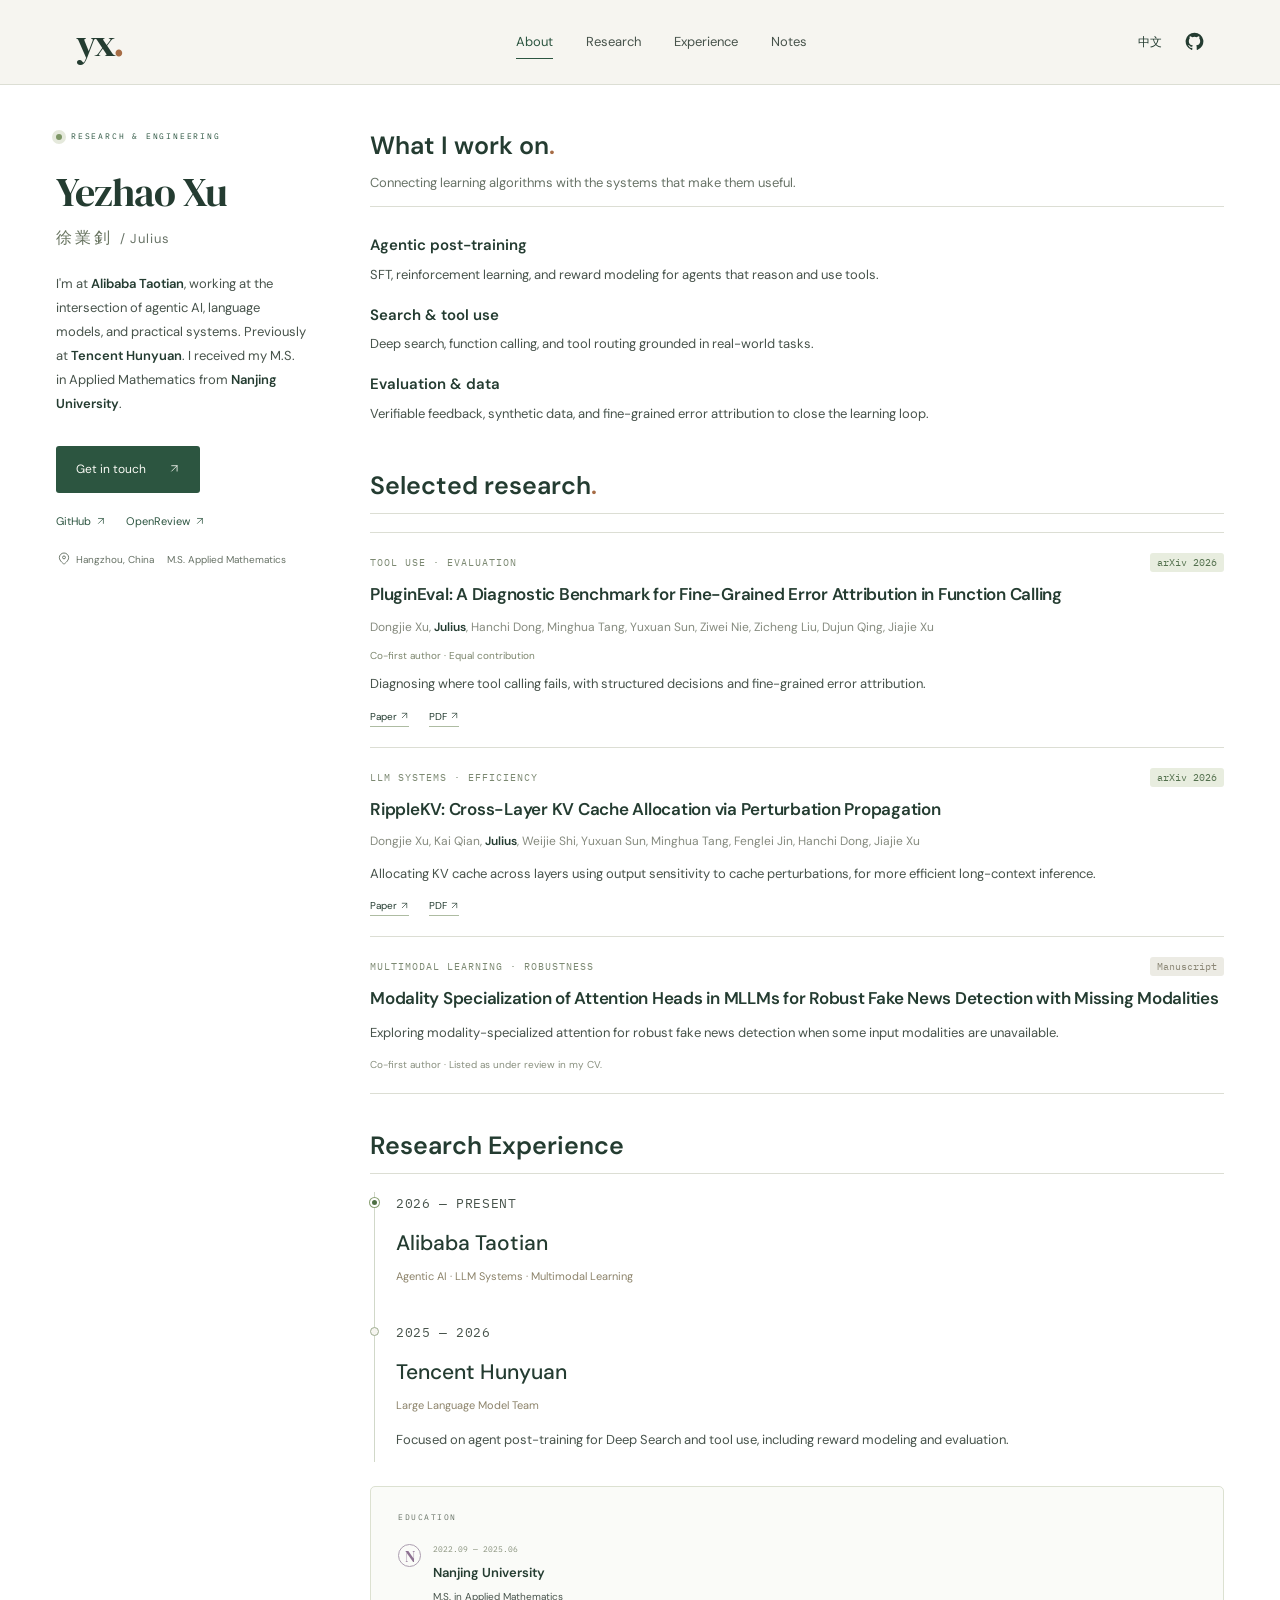
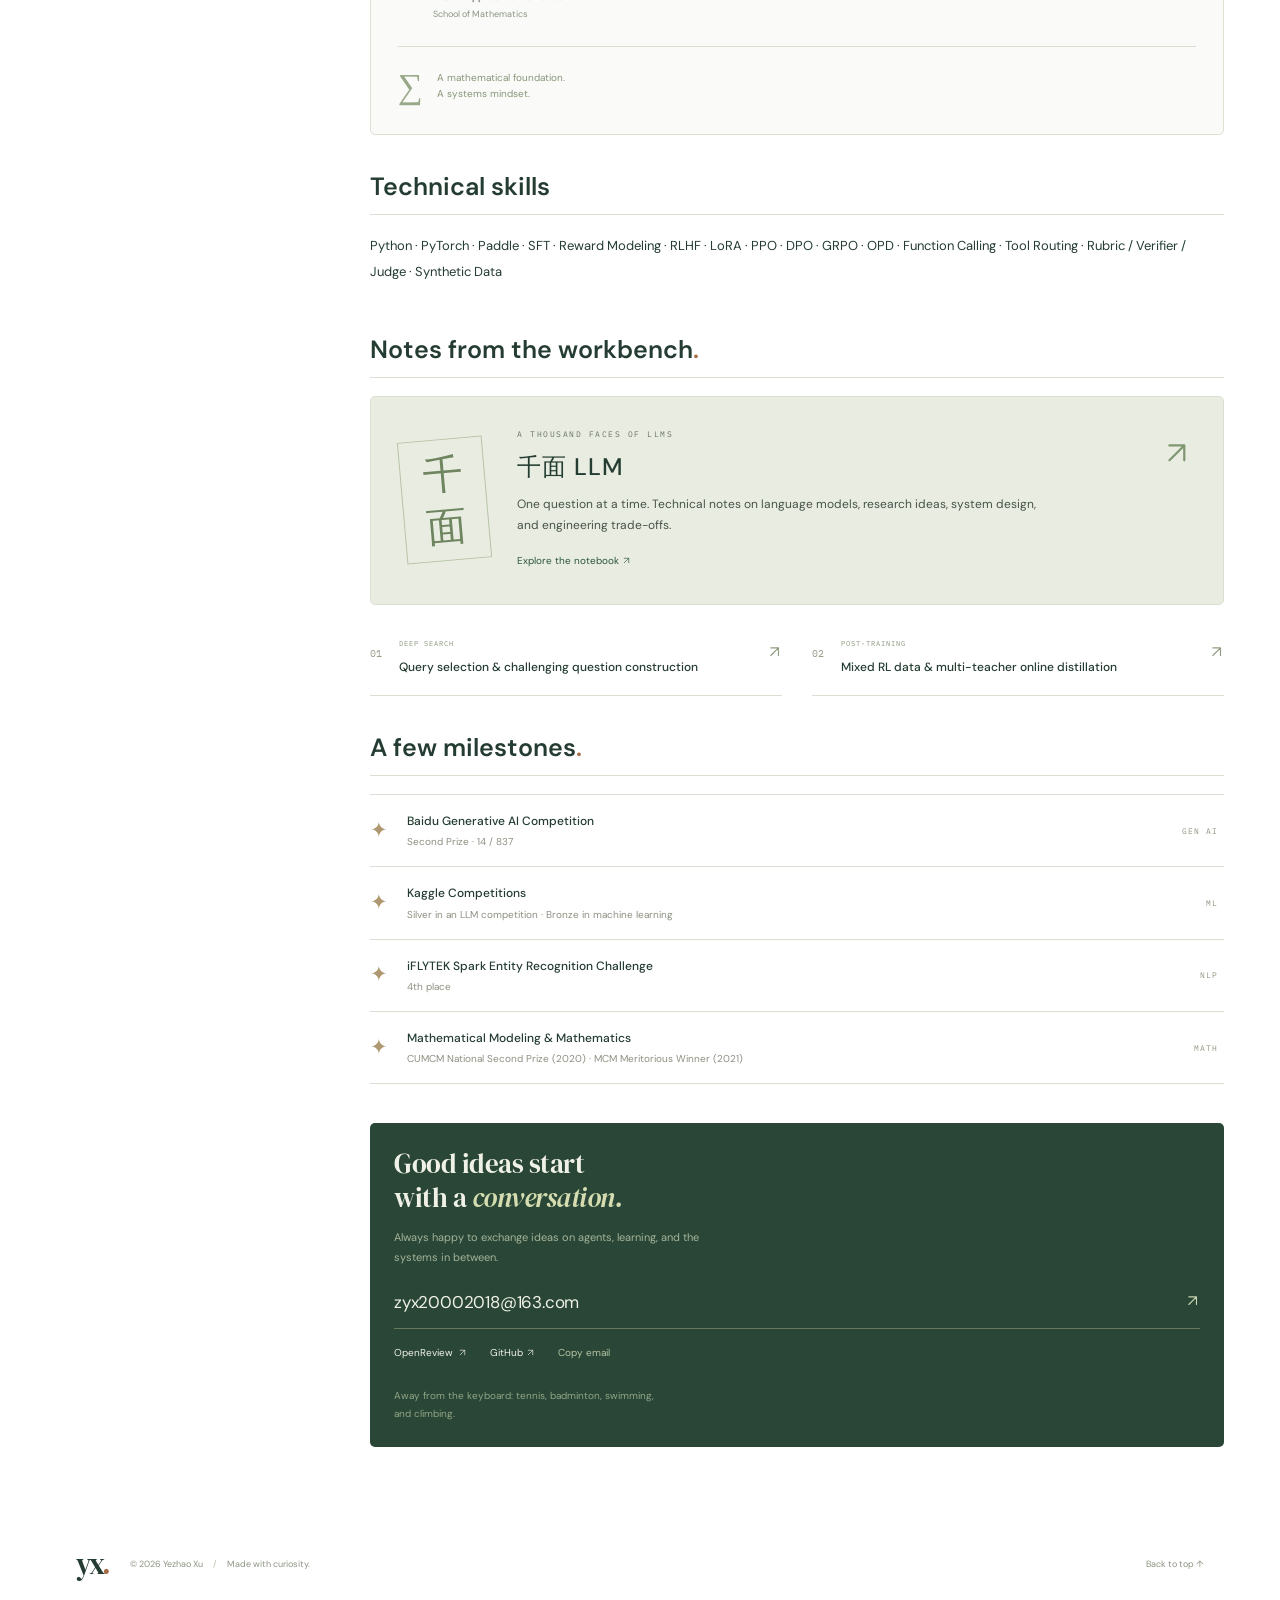
==== commit 0eb0fd17: "Condense work experience for academic homepage" ====
--- a/index.html
+++ b/index.html
@@ -38,9 +38,9 @@
 <article class="paper"><div class="paper-art art-ripple" aria-hidden="true"><div class="art-label">RIPPLEKV</div><div class="ripple-graphic"><i></i><i></i><i></i><i></i><span>KV</span></div><div class="cache-bars"><b></b><b></b><b></b><b></b><b></b><b></b><b></b><b></b></div><span class="art-foot">SENSITIVITY → ALLOCATION</span></div><div class="paper-content"><div class="paper-meta"><span class="paper-topic" data-i18n="paper2Topic">LLM SYSTEMS · EFFICIENCY</span><span class="paper-status">arXiv 2026</span></div><h3><a href="https://arxiv.org/abs/2608.08684" target="_blank" rel="noopener noreferrer">RippleKV: Cross-Layer KV Cache Allocation via Perturbation Propagation</a></h3><p class="paper-authors">Dongjie Xu, Kai Qian, <strong>Julius</strong>, Weijie Shi, Yuxuan Sun, Minghua Tang, Fenglei Jin, Hanchi Dong, Jiajie Xu</p><p class="paper-summary" data-i18n="paper2Summary">Allocating KV cache across layers using output sensitivity to cache perturbations, for more efficient long-context inference.</p><div class="paper-links"><a href="https://arxiv.org/abs/2608.08684" target="_blank" rel="noopener noreferrer">Paper <svg class="external-arrow" viewBox="0 0 16 16" aria-hidden="true"><path d="M4 12 12 4M4 4h8v8"/></svg></a><a href="https://arxiv.org/pdf/2608.08684" target="_blank" rel="noopener noreferrer">PDF <svg class="external-arrow" viewBox="0 0 16 16" aria-hidden="true"><path d="M4 12 12 4M4 4h8v8"/></svg></a></div></div></article>
 <article class="paper compact-paper"><div class="paper-mini-index">03</div><div class="paper-content"><div class="paper-meta"><span class="paper-topic" data-i18n="paper3Topic">MULTIMODAL LEARNING · ROBUSTNESS</span><span class="paper-status neutral" data-i18n="paper3Status">Manuscript</span></div><h3>Modality Specialization of Attention Heads in MLLMs for Robust Fake News Detection with Missing Modalities</h3><p class="paper-summary" data-i18n="paper3Summary">Exploring modality-specialized attention for robust fake news detection when some input modalities are unavailable.</p><p class="manuscript-note" data-i18n="manuscriptNote">Co-first author · Listed as under review in my CV.</p></div></article>
 </div></section>
-<section class="section" id="experience" aria-labelledby="experience-title"><div class="section-heading"><p class="section-index">03 / <span data-i18n="experienceLabel">EXPERIENCE</span></p><h2 id="experience-title" data-i18n="experienceTitle">Research into practice<span class="accent">.</span></h2></div><div class="experience-layout"><div class="timeline">
-<article class="timeline-item"><span class="timeline-node current"></span><p class="timeline-date" data-i18n="aliDate">2026 — PRESENT</p><h3 data-i18n="ali">Alibaba Taotian</h3><p class="timeline-sub" data-i18n="aliSub">Agentic AI · LLM Systems · Multimodal Learning</p><p data-i18n="aliText">Exploring AI research and building practical systems in Hangzhou.</p></article>
-<article class="timeline-item"><span class="timeline-node"></span><p class="timeline-date">2025 — 2026</p><h3 data-i18n="tencent">Tencent Hunyuan</h3><p class="timeline-sub" data-i18n="tencentSub">Large Language Model Team</p><p data-i18n="tencentText">Worked on Deep Search reward modeling, function-calling supervision, and evaluation systems, connecting online failure analysis to model post-training.</p><div class="experience-details"><article class="cv-project"><h4 data-i18n="cvProject1">Deep Search reward modeling · Core contributor</h4><p data-i18n="cvProject1Body">Scaled training-data production with evidence verification, hallucination attribution, and scoring rationales. Built 20,000 verifiable SFT examples for a Qwen3-32B reward model, followed by GRPO training. The GRM reached 78% accuracy on a 600-case benchmark; rubric-based scoring reached 80% agreement with human labels on 150 questions. Reward signals supported RL experiments with a 20-point GSB improvement over the base model.</p></article><article class="cv-project"><h4 data-i18n="cvProject2">Data flywheel · Core contributor</h4><p data-i18n="cvProject2Body">Built generation- and retrieval-side failure mining workflows over large-scale online queries. Multi-round agents identified intent mismatch, factual errors, outdated information, incomplete answers, and logical inconsistency. Retrieval analysis distinguished missing evidence from conservative refusals, producing high-confidence cases for RAG and SFT/RLHF training.</p></article><article class="cv-project"><h4 data-i18n="cvProject3">Plugin error attribution & model iteration · Project owner</h4><p data-i18n="cvProject3Body">Designed a four-stage diagnostic workflow covering call necessity, tool routing, argument generation, and returned-document quality. End-to-end scoring reached 89% human agreement, and attribution agreement improved from 50% to 84%. Built rubric generation and verification workflows, reaching 88% and 95%+ agreement respectively. Targeted training improved the proportion of plugin documents scoring at least 1 from 81% to 86%, with a 10-point gain for map plugins.</p></article><article class="cv-project"><h4 data-i18n="cvProject4">Function-calling supervision & evaluation · Project owner</h4><p data-i18n="cvProject4Body">Led automated label/score/reason production from query intent through tool selection, argument generation, execution, and result evaluation. Designed per-plugin evaluation sets with 100 positive and 50 negative examples. Across 300 queries covering 92 plugins, tool-selection labels reached 92%+ exact match at 62% coverage, and argument accuracy reached 91.41% at 89% coverage. The workflow reduced manual annotation cost by 58% for the referenced evaluation sets.</p></article></div></article>
+<section class="section" id="experience" aria-labelledby="experience-title"><div class="section-heading"><p class="section-index">03 / <span data-i18n="experienceLabel">EXPERIENCE</span></p><h2 id="experience-title" data-i18n="experienceTitle">Research Experience</h2></div><div class="experience-layout"><div class="timeline">
+<article class="timeline-item"><span class="timeline-node current"></span><p class="timeline-date" data-i18n="aliDate">2026 — PRESENT</p><h3 data-i18n="ali">Alibaba Taotian</h3><p class="timeline-sub" data-i18n="aliSub">Agentic AI · LLM Systems · Multimodal Learning</p></article>
+<article class="timeline-item"><span class="timeline-node"></span><p class="timeline-date">2025 — 2026</p><h3 data-i18n="tencent">Tencent Hunyuan</h3><p class="timeline-sub" data-i18n="tencentSub">Large Language Model Team</p><p data-i18n="tencentText">Focused on agent post-training for Deep Search and tool use, including reward modeling and evaluation.</p></article>
 </div><aside class="education-panel"><p class="panel-label" data-i18n="educationLabel">EDUCATION</p><article><span class="education-mark">N</span><p class="edu-date">2022.09 — 2025.06</p><h3 data-i18n="nju">Nanjing University</h3><p data-i18n="masters">M.S. in Applied Mathematics</p><p class="edu-school" data-i18n="mathSchool">School of Mathematics</p></article><div class="education-note"><span>∑</span><p data-i18n="mathNote">A mathematical foundation.<br>A systems mindset.</p></div></aside></div></section>
 <section class="section cv-skills"><div class="section-heading"><h2 data-i18n="cvSkills">Technical skills</h2></div><p data-i18n="cvSkillsBody">Python · PyTorch · Paddle · SFT · Reward Modeling · RLHF · LoRA · PPO · DPO · GRPO · OPD · Function Calling · Tool Routing · Rubric / Verifier / Judge · Synthetic Data</p></section><section class="section notes-section" id="notes" aria-labelledby="notes-title"><div class="section-heading"><p class="section-index">04 / <span data-i18n="notesLabel">BUILDING IN PUBLIC</span></p><h2 id="notes-title" data-i18n="notesTitle">Notes from the workbench<span class="accent">.</span></h2></div>
 <a class="featured-note" href="https://github.com/pkcontinue/thousand-faces-of-llm" target="_blank" rel="noopener noreferrer"><div class="note-symbol" aria-hidden="true">千<span>面</span></div><div class="featured-note-copy"><p class="panel-label">A THOUSAND FACES OF LLMS</p><h3>千面 LLM</h3><p data-i18n="notesIntro">One question at a time. Technical notes on language models, research ideas, system design, and engineering trade-offs.</p><span class="note-cta" data-i18n="readNotes">Explore the notebook <svg class="external-arrow" viewBox="0 0 16 16" aria-hidden="true"><path d="M4 12 12 4M4 4h8v8"/></svg></span></div><span class="featured-arrow" aria-hidden="true"><svg class="external-arrow" viewBox="0 0 16 16" aria-hidden="true"><path d="M4 12 12 4M4 4h8v8"/></svg></span></a>
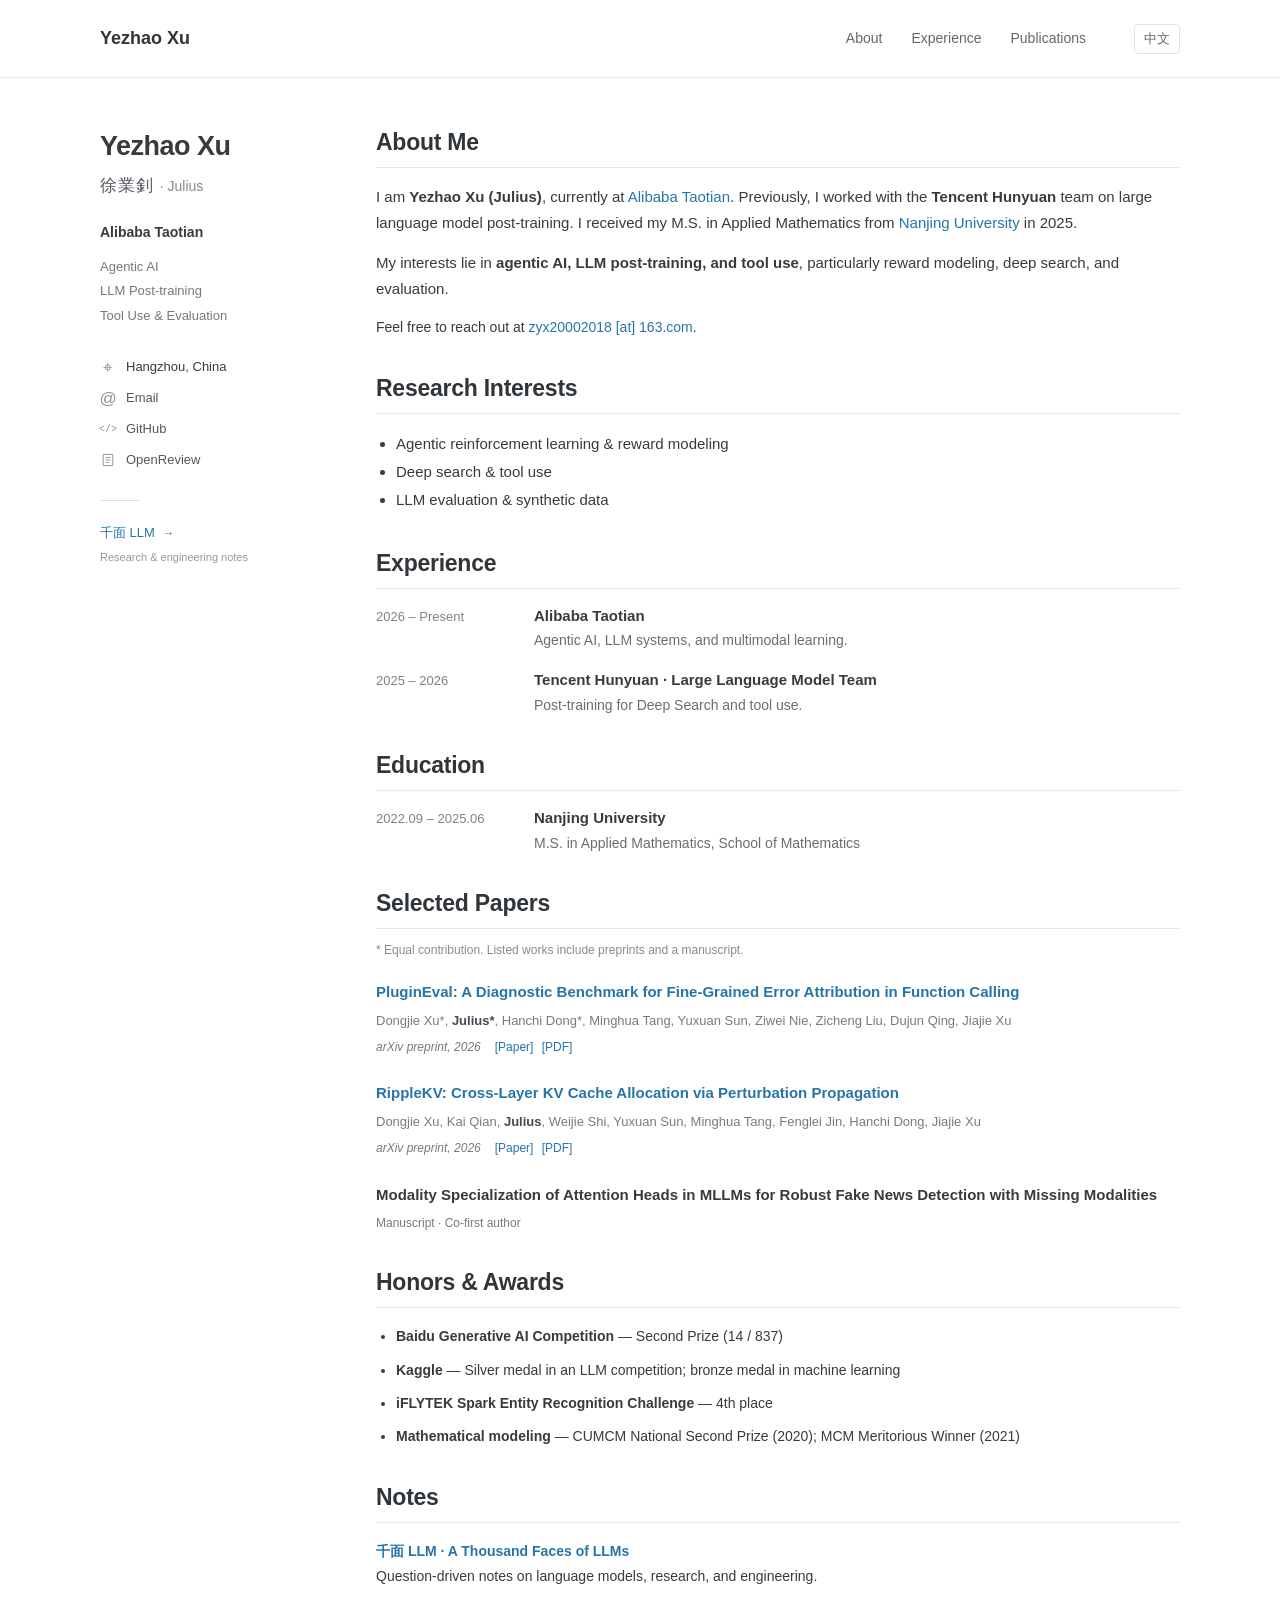
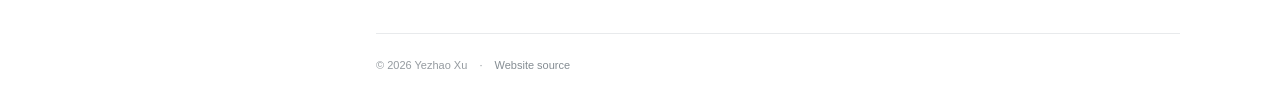
==== commit 447e1e5c: "Redesign as clean academic homepage with concise experience" ====
--- a/index.html
+++ b/index.html
@@ -1,52 +1,48 @@
 <!doctype html>
 <html lang="en">
 <head>
-  <meta charset="utf-8"><meta name="viewport" content="width=device-width, initial-scale=1">
-  <meta name="theme-color" content="#f6f5f0">
-  <title>Yezhao Xu · Julius — Agents, Learning & Systems</title>
-  <meta name="description" content="Yezhao Xu (Julius), Alibaba Taotian. Agentic AI, LLM post-training, tool use, deep search, and evaluation. Previously Tencent Hunyuan; Nanjing University alumnus.">
-  <meta property="og:title" content="Yezhao Xu · Julius"><meta property="og:description" content="Building agents that reason, search, and act. Research & engineering in LLM post-training, tool use, and evaluation.">
-  <meta property="og:type" content="website"><meta property="og:image" content="https://pkcontinue.github.io/assets/social-card.svg"><meta property="og:url" content="https://pkcontinue.github.io/">
-  <link rel="canonical" href="https://pkcontinue.github.io/"><link rel="icon" href="assets/favicon.svg" type="image/svg+xml">
-  <link rel="stylesheet" href="style.css"><script src="script.js" defer></script>
+<meta charset="utf-8"><meta name="viewport" content="width=device-width, initial-scale=1">
+<meta name="theme-color" content="#ffffff">
+<title>Yezhao Xu | Academic Homepage</title>
+<meta name="description" content="Yezhao Xu (Julius), Alibaba Taotian. Agentic AI, LLM post-training, and tool use. Nanjing University alumnus.">
+<meta property="og:title" content="Yezhao Xu | Academic Homepage"><meta property="og:type" content="website"><meta property="og:url" content="https://pkcontinue.github.io/">
+<link rel="canonical" href="https://pkcontinue.github.io/"><link rel="icon" href="assets/favicon.svg" type="image/svg+xml">
+<link rel="stylesheet" href="style.css?v=academic-3"><script src="script.js?v=academic-3" defer></script>
 </head>
 <body>
 <a class="skip" href="#main">Skip to content</a>
-<header class="header"><div class="header-inner">
-  <a class="wordmark" href="#" aria-label="Yezhao Xu homepage">yx<span class="wordmark-dot">.</span></a>
-  <nav aria-label="Main navigation"><a href="#about" data-i18n="navAbout">About</a><a href="#research" data-i18n="navResearch">Research</a><a href="#experience" data-i18n="navExperience">Experience</a><a href="#notes" data-i18n="navNotes">Notes</a></nav>
-  <div class="header-actions"><button class="language-toggle" type="button" aria-label="Switch to Chinese">中文</button><a class="header-github" href="https://github.com/pkcontinue" target="_blank" rel="noopener noreferrer" aria-label="GitHub profile"><svg viewBox="0 0 24 24" aria-hidden="true"><path fill="currentColor" d="M12 .8a11.2 11.2 0 0 0-3.54 21.83c.56.1.77-.24.77-.54v-2.1c-3.13.68-3.79-1.33-3.79-1.33-.51-1.3-1.25-1.64-1.25-1.64-1.02-.7.08-.69.08-.69 1.13.08 1.72 1.16 1.72 1.16 1 1.72 2.63 1.23 3.27.94.1-.73.39-1.23.71-1.51-2.5-.29-5.13-1.25-5.13-5.57 0-1.23.44-2.24 1.16-3.02-.12-.29-.5-1.43.11-2.98 0 0 .95-.3 3.08 1.15a10.8 10.8 0 0 1 5.61 0c2.13-1.45 3.08-1.15 3.08-1.15.61 1.55.23 2.69.11 2.98.72.78 1.16 1.79 1.16 3.02 0 4.33-2.63 5.28-5.14 5.56.4.35.76 1.03.76 2.08v3.1c0 .3.2.65.78.54A11.2 11.2 0 0 0 12 .8Z"/></svg></a></div>
-</div></header>
-<main id="main" class="page">
-<section class="hero" id="about" aria-labelledby="hero-title">
-  <div class="hero-content"><p class="eyebrow"><span class="live-dot"></span><span data-i18n="eyebrow">RESEARCH & ENGINEERING</span></p>
-    <h1 id="hero-title">Yezhao Xu<span class="chinese-name">徐業釗 <span>/ Julius</span></span></h1>
-
-    <p class="hero-bio" data-i18n="bio">I'm at <strong>Alibaba Taotian</strong>, working at the intersection of agentic AI, language models, and practical systems. Previously at <strong>Tencent Hunyuan</strong>. I received my M.S. in Applied Mathematics from <strong>Nanjing University</strong>.</p>
-    <div class="hero-links"><a class="button primary" href="mailto:zyx20002018@163.com"><span data-i18n="getInTouch">Get in touch</span><span aria-hidden="true"><svg class="external-arrow" viewBox="0 0 16 16" aria-hidden="true"><path d="M4 12 12 4M4 4h8v8"/></svg></span></a><a class="button text-button" href="#research"><span data-i18n="viewResearch">Explore my work</span><span aria-hidden="true">↓</span></a></div>
-    <div class="profile-links"><a class="profile-link" href="https://github.com/pkcontinue" target="_blank" rel="noopener noreferrer">GitHub <svg class="external-arrow" viewBox="0 0 16 16" aria-hidden="true"><path d="M4 12 12 4M4 4h8v8"/></svg></a><a class="profile-link" href="https://openreview.net/profile?id=%7EYezhao_xu2" target="_blank" rel="noopener noreferrer">OpenReview <svg class="external-arrow" viewBox="0 0 16 16" aria-hidden="true"><path d="M4 12 12 4M4 4h8v8"/></svg></a></div>
-    <div class="hero-meta"><span><svg viewBox="0 0 20 20" fill="none" aria-hidden="true"><path d="M15.8 8.3c0 4.2-5.8 8.1-5.8 8.1S4.2 12.5 4.2 8.3a5.8 5.8 0 1 1 11.6 0Z" stroke="currentColor" stroke-width="1.2"/><circle cx="10" cy="8" r="1.8" stroke="currentColor" stroke-width="1.2"/></svg><span data-i18n="location">Hangzhou, China</span></span><span class="meta-divider"></span><span data-i18n="degree">M.S. Applied Mathematics</span></div>
-  </div>
+<header class="masthead"><div class="masthead-inner"><a class="site-name" href="#about">Yezhao Xu</a><nav aria-label="Main navigation"><a href="#about" data-i18n="navAbout">About</a><a href="#experience" data-i18n="navExperience">Experience</a><a href="#publications" data-i18n="navPapers">Publications</a></nav><button class="language-toggle" type="button" aria-label="切换到中文">中文</button></div></header>
+<div class="layout">
+<aside class="profile" aria-label="Personal information">
+<h1>Yezhao Xu</h1><p class="native-name">徐業釗 <span>· Julius</span></p>
+<p class="affiliation" data-i18n="affiliation">Alibaba Taotian</p>
+<p class="profile-interests">Agentic AI<br>LLM Post-training<br>Tool Use & Evaluation</p>
+<ul class="profile-links">
+<li><span class="link-icon" aria-hidden="true">⌖</span><span data-i18n="location">Hangzhou, China</span></li>
+<li><span class="link-icon" aria-hidden="true">@</span><a href="mailto:zyx20002018@163.com">Email</a></li>
+<li><span class="link-icon code-icon" aria-hidden="true">&lt;/&gt;</span><a href="https://github.com/pkcontinue" target="_blank" rel="noopener noreferrer">GitHub</a></li>
+<li><svg class="link-icon" viewBox="0 0 20 20" aria-hidden="true"><path d="M4 3h12v14H4zM7 7h6M7 10h6M7 13h4"/></svg><a href="https://openreview.net/profile?id=%7EYezhao_xu2" target="_blank" rel="noopener noreferrer">OpenReview</a></li>
+</ul>
+<div class="profile-rule"></div><a class="notebook-link" href="https://github.com/pkcontinue/thousand-faces-of-llm" target="_blank" rel="noopener noreferrer">千面 LLM <span aria-hidden="true">→</span></a><p class="profile-note" data-i18n="notebookNote">Research & engineering notes</p>
+</aside>
+<main id="main">
+<section id="about"><h2 data-i18n="aboutTitle">About Me</h2>
+<p data-i18n="aboutText">I am <strong>Yezhao Xu (Julius)</strong>, currently at <a href="https://www.alibabagroup.com/" target="_blank" rel="noopener noreferrer">Alibaba Taotian</a>. Previously, I worked with the <strong>Tencent Hunyuan</strong> team on large language model post-training. I received my M.S. in Applied Mathematics from <a href="https://www.nju.edu.cn/" target="_blank" rel="noopener noreferrer">Nanjing University</a> in 2025.</p>
+<p data-i18n="aboutResearch">My interests lie in <strong>agentic AI, LLM post-training, and tool use</strong>, particularly reward modeling, deep search, and evaluation.</p>
+<p class="contact-line" data-i18n="contactLine">Feel free to reach out at <a href="mailto:zyx20002018@163.com">zyx20002018 [at] 163.com</a>.</p>
 </section>
-<div class="affiliation-strip"><span class="strip-label" data-i18n="journey">THE JOURNEY</span><span><b class="org-symbol ali">a</b><span data-i18n="ali">Alibaba Taotian</span></span><span class="strip-slash">/</span><span><b class="org-symbol tencent">T</b><span data-i18n="tencent">Tencent Hunyuan</span></span><span class="strip-slash">/</span><span><b class="org-symbol nju">N</b><span data-i18n="nju">Nanjing University</span></span></div>
-<section class="section interests" aria-labelledby="focus-title"><div class="section-heading"><p class="section-index">01 / <span data-i18n="focusLabel">FOCUS</span></p><h2 id="focus-title" data-i18n="focusTitle">What I work on<span class="accent">.</span></h2><p class="section-intro" data-i18n="focusIntro">Connecting learning algorithms with the systems that make them useful.</p></div>
-  <div class="focus-grid"><article><span class="small-number">01</span><h3 data-i18n="focus1">Agentic post-training</h3><p data-i18n="focus1Text">SFT, reinforcement learning, and reward modeling for agents that reason and use tools.</p><div class="tag-row"><span>SFT</span><span>GRPO</span><span>RLHF</span></div></article><article><span class="small-number">02</span><h3 data-i18n="focus2">Search & tool use</h3><p data-i18n="focus2Text">Deep search, function calling, and tool routing grounded in real-world tasks.</p><div class="tag-row"><span>Deep Search</span><span>Tool Use</span></div></article><article><span class="small-number">03</span><h3 data-i18n="focus3">Evaluation & data</h3><p data-i18n="focus3Text">Verifiable feedback, synthetic data, and fine-grained error attribution to close the learning loop.</p><div class="tag-row"><span>Rubrics</span><span>Data Flywheel</span></div></article></div>
+<section id="interests"><h2 data-i18n="interestsTitle">Research Interests</h2><ul class="interest-list"><li data-i18n="interest1">Agentic reinforcement learning & reward modeling</li><li data-i18n="interest2">Deep search & tool use</li><li data-i18n="interest3">LLM evaluation & synthetic data</li></ul></section>
+<section id="experience"><h2 data-i18n="experienceTitle">Experience</h2>
+<div class="record"><div class="record-date" data-i18n="aliDate">2026 – Present</div><div><h3 data-i18n="ali">Alibaba Taotian</h3><p data-i18n="aliWork">Agentic AI, LLM systems, and multimodal learning.</p></div></div>
+<div class="record"><div class="record-date">2025 – 2026</div><div><h3 data-i18n="tencent">Tencent Hunyuan · Large Language Model Team</h3><p data-i18n="tencentWork">Post-training for Deep Search and tool use.</p></div></div>
 </section>
-<section class="section" id="research" aria-labelledby="research-title"><div class="section-heading research-heading"><div><p class="section-index">02 / <span data-i18n="researchLabel">RESEARCH</span></p><h2 id="research-title" data-i18n="researchTitle">Selected research<span class="accent">.</span></h2></div><p class="section-side-note" data-i18n="researchNote">Tool intelligence, efficient inference,<br>and robust multimodal learning.</p></div>
-<div class="papers">
-<article class="paper"><div class="paper-art art-plugin" aria-hidden="true"><div class="art-label">PLUGINEVAL</div><div class="tool-flow"><span>QUERY</span><i>↓</i><div><b>INTENT</b><b>ROUTING</b><b>ARGS</b></div><i>↓</i><span class="flow-result">DIAGNOSE <svg class="external-arrow" viewBox="0 0 16 16" aria-hidden="true"><path d="M4 12 12 4M4 4h8v8"/></svg></span></div><span class="art-foot">FINE-GRAINED ATTRIBUTION</span></div><div class="paper-content"><div class="paper-meta"><span class="paper-topic" data-i18n="paper1Topic">TOOL USE · EVALUATION</span><span class="paper-status">arXiv 2026</span></div><h3><a href="https://arxiv.org/abs/2608.08700" target="_blank" rel="noopener noreferrer">PluginEval: A Diagnostic Benchmark for Fine-Grained Error Attribution in Function Calling</a></h3><p class="paper-authors">Dongjie Xu, <strong>Julius</strong>, Hanchi Dong, Minghua Tang, Yuxuan Sun, Ziwei Nie, Zicheng Liu, Dujun Qing, Jiajie Xu</p><p class="manuscript-note contribution" data-i18n="paper1Contribution">Co-first author · Equal contribution</p><p class="paper-summary" data-i18n="paper1Summary">Diagnosing where tool calling fails, with structured decisions and fine-grained error attribution.</p><div class="paper-links"><a href="https://arxiv.org/abs/2608.08700" target="_blank" rel="noopener noreferrer">Paper <svg class="external-arrow" viewBox="0 0 16 16" aria-hidden="true"><path d="M4 12 12 4M4 4h8v8"/></svg></a><a href="https://arxiv.org/pdf/2608.08700" target="_blank" rel="noopener noreferrer">PDF <svg class="external-arrow" viewBox="0 0 16 16" aria-hidden="true"><path d="M4 12 12 4M4 4h8v8"/></svg></a></div></div></article>
-<article class="paper"><div class="paper-art art-ripple" aria-hidden="true"><div class="art-label">RIPPLEKV</div><div class="ripple-graphic"><i></i><i></i><i></i><i></i><span>KV</span></div><div class="cache-bars"><b></b><b></b><b></b><b></b><b></b><b></b><b></b><b></b></div><span class="art-foot">SENSITIVITY → ALLOCATION</span></div><div class="paper-content"><div class="paper-meta"><span class="paper-topic" data-i18n="paper2Topic">LLM SYSTEMS · EFFICIENCY</span><span class="paper-status">arXiv 2026</span></div><h3><a href="https://arxiv.org/abs/2608.08684" target="_blank" rel="noopener noreferrer">RippleKV: Cross-Layer KV Cache Allocation via Perturbation Propagation</a></h3><p class="paper-authors">Dongjie Xu, Kai Qian, <strong>Julius</strong>, Weijie Shi, Yuxuan Sun, Minghua Tang, Fenglei Jin, Hanchi Dong, Jiajie Xu</p><p class="paper-summary" data-i18n="paper2Summary">Allocating KV cache across layers using output sensitivity to cache perturbations, for more efficient long-context inference.</p><div class="paper-links"><a href="https://arxiv.org/abs/2608.08684" target="_blank" rel="noopener noreferrer">Paper <svg class="external-arrow" viewBox="0 0 16 16" aria-hidden="true"><path d="M4 12 12 4M4 4h8v8"/></svg></a><a href="https://arxiv.org/pdf/2608.08684" target="_blank" rel="noopener noreferrer">PDF <svg class="external-arrow" viewBox="0 0 16 16" aria-hidden="true"><path d="M4 12 12 4M4 4h8v8"/></svg></a></div></div></article>
-<article class="paper compact-paper"><div class="paper-mini-index">03</div><div class="paper-content"><div class="paper-meta"><span class="paper-topic" data-i18n="paper3Topic">MULTIMODAL LEARNING · ROBUSTNESS</span><span class="paper-status neutral" data-i18n="paper3Status">Manuscript</span></div><h3>Modality Specialization of Attention Heads in MLLMs for Robust Fake News Detection with Missing Modalities</h3><p class="paper-summary" data-i18n="paper3Summary">Exploring modality-specialized attention for robust fake news detection when some input modalities are unavailable.</p><p class="manuscript-note" data-i18n="manuscriptNote">Co-first author · Listed as under review in my CV.</p></div></article>
-</div></section>
-<section class="section" id="experience" aria-labelledby="experience-title"><div class="section-heading"><p class="section-index">03 / <span data-i18n="experienceLabel">EXPERIENCE</span></p><h2 id="experience-title" data-i18n="experienceTitle">Research Experience</h2></div><div class="experience-layout"><div class="timeline">
-<article class="timeline-item"><span class="timeline-node current"></span><p class="timeline-date" data-i18n="aliDate">2026 — PRESENT</p><h3 data-i18n="ali">Alibaba Taotian</h3><p class="timeline-sub" data-i18n="aliSub">Agentic AI · LLM Systems · Multimodal Learning</p></article>
-<article class="timeline-item"><span class="timeline-node"></span><p class="timeline-date">2025 — 2026</p><h3 data-i18n="tencent">Tencent Hunyuan</h3><p class="timeline-sub" data-i18n="tencentSub">Large Language Model Team</p><p data-i18n="tencentText">Focused on agent post-training for Deep Search and tool use, including reward modeling and evaluation.</p></article>
-</div><aside class="education-panel"><p class="panel-label" data-i18n="educationLabel">EDUCATION</p><article><span class="education-mark">N</span><p class="edu-date">2022.09 — 2025.06</p><h3 data-i18n="nju">Nanjing University</h3><p data-i18n="masters">M.S. in Applied Mathematics</p><p class="edu-school" data-i18n="mathSchool">School of Mathematics</p></article><div class="education-note"><span>∑</span><p data-i18n="mathNote">A mathematical foundation.<br>A systems mindset.</p></div></aside></div></section>
-<section class="section cv-skills"><div class="section-heading"><h2 data-i18n="cvSkills">Technical skills</h2></div><p data-i18n="cvSkillsBody">Python · PyTorch · Paddle · SFT · Reward Modeling · RLHF · LoRA · PPO · DPO · GRPO · OPD · Function Calling · Tool Routing · Rubric / Verifier / Judge · Synthetic Data</p></section><section class="section notes-section" id="notes" aria-labelledby="notes-title"><div class="section-heading"><p class="section-index">04 / <span data-i18n="notesLabel">BUILDING IN PUBLIC</span></p><h2 id="notes-title" data-i18n="notesTitle">Notes from the workbench<span class="accent">.</span></h2></div>
-<a class="featured-note" href="https://github.com/pkcontinue/thousand-faces-of-llm" target="_blank" rel="noopener noreferrer"><div class="note-symbol" aria-hidden="true">千<span>面</span></div><div class="featured-note-copy"><p class="panel-label">A THOUSAND FACES OF LLMS</p><h3>千面 LLM</h3><p data-i18n="notesIntro">One question at a time. Technical notes on language models, research ideas, system design, and engineering trade-offs.</p><span class="note-cta" data-i18n="readNotes">Explore the notebook <svg class="external-arrow" viewBox="0 0 16 16" aria-hidden="true"><path d="M4 12 12 4M4 4h8v8"/></svg></span></div><span class="featured-arrow" aria-hidden="true"><svg class="external-arrow" viewBox="0 0 16 16" aria-hidden="true"><path d="M4 12 12 4M4 4h8v8"/></svg></span></a>
-<div class="note-links"><a href="https://github.com/pkcontinue/thousand-faces-of-llm/blob/main/questions/006-deepsearch-query-filtering.md" target="_blank" rel="noopener noreferrer"><span>01</span><div><small>DEEP SEARCH</small><h3 data-i18n="note1">Query selection & challenging question construction</h3></div><b aria-hidden="true"><svg class="external-arrow" viewBox="0 0 16 16" aria-hidden="true"><path d="M4 12 12 4M4 4h8v8"/></svg></b></a><a href="https://github.com/pkcontinue/thousand-faces-of-llm/blob/main/questions/007-mixed-rl-data-merging-mopd.md" target="_blank" rel="noopener noreferrer"><span>02</span><div><small>POST-TRAINING</small><h3 data-i18n="note2">Mixed RL data & multi-teacher online distillation</h3></div><b aria-hidden="true"><svg class="external-arrow" viewBox="0 0 16 16" aria-hidden="true"><path d="M4 12 12 4M4 4h8v8"/></svg></b></a></div></section>
-<section class="section awards-section" aria-labelledby="awards-title"><div class="section-heading"><p class="section-index">05 / <span data-i18n="awardsLabel">SELECTED HONORS</span></p><h2 id="awards-title" data-i18n="awardsTitle">A few milestones<span class="accent">.</span></h2></div><div class="awards-list"><div><span class="award-icon" aria-hidden="true">✦</span><p><strong data-i18n="award1">Baidu Generative AI Competition</strong><span data-i18n="award1Detail">Second Prize · 14 / 837</span></p><span class="award-category">GEN AI</span></div><div><span class="award-icon" aria-hidden="true">✦</span><p><strong data-i18n="award2">Kaggle Competitions</strong><span data-i18n="award2Detail">Silver in an LLM competition · Bronze in machine learning</span></p><span class="award-category">ML</span></div><div><span class="award-icon" aria-hidden="true">✦</span><p><strong data-i18n="award3">iFLYTEK Spark Entity Recognition Challenge</strong><span data-i18n="award3Detail">4th place</span></p><span class="award-category">NLP</span></div><div><span class="award-icon" aria-hidden="true">✦</span><p><strong data-i18n="award4">Mathematical Modeling & Mathematics</strong><span data-i18n="award4Detail">CUMCM National Second Prize (2020) · MCM Meritorious Winner (2021)</span></p><span class="award-category">MATH</span></div></div></section>
-<section class="contact-section" id="contact"><div><p class="section-index" data-i18n="contactLabel">LET'S CONNECT</p><h2 data-i18n="contactTitle">Good ideas start<br>with a <em>conversation.</em></h2><p data-i18n="contactText">Always happy to exchange ideas on agents, learning, and the systems in between.</p></div><div class="contact-actions"><a href="mailto:zyx20002018@163.com" class="contact-email">zyx20002018@163.com <span aria-hidden="true"><svg class="external-arrow" viewBox="0 0 16 16" aria-hidden="true"><path d="M4 12 12 4M4 4h8v8"/></svg></span></a><div class="contact-social"><a class="profile-link" href="https://openreview.net/profile?id=%7EYezhao_xu2" target="_blank" rel="noopener noreferrer">OpenReview <svg class="external-arrow" viewBox="0 0 16 16" aria-hidden="true"><path d="M4 12 12 4M4 4h8v8"/></svg></a><a href="https://github.com/pkcontinue" target="_blank" rel="noopener noreferrer">GitHub <svg class="external-arrow" viewBox="0 0 16 16" aria-hidden="true"><path d="M4 12 12 4M4 4h8v8"/></svg></a><button id="copy-email" type="button" data-i18n="copyEmail">Copy email</button></div><p class="outside-work" data-i18n="outsideWork">Away from the keyboard: tennis, badminton, swimming, and climbing.</p></div></section>
-</main>
-<footer class="footer"><a class="wordmark" href="#" aria-label="Back to top">yx<span class="wordmark-dot">.</span></a><p>© <span id="year">2026</span> Yezhao Xu <span class="footer-slash">/</span> <span data-i18n="footer">Made with curiosity.</span></p><a href="#" class="back-top" data-i18n="backTop">Back to top ↑</a></footer><div id="toast" role="status" aria-live="polite"></div>
-</body></html>
+<section id="education"><h2 data-i18n="educationTitle">Education</h2><div class="record"><div class="record-date">2022.09 – 2025.06</div><div><h3 data-i18n="nju">Nanjing University</h3><p data-i18n="degree">M.S. in Applied Mathematics, School of Mathematics</p></div></div></section>
+<section id="publications"><h2 data-i18n="papersTitle">Selected Papers</h2><p class="section-note" data-i18n="paperNote">* Equal contribution. Listed works include preprints and a manuscript.</p>
+<article class="publication"><h3><a href="https://arxiv.org/abs/2608.08700" target="_blank" rel="noopener noreferrer">PluginEval: A Diagnostic Benchmark for Fine-Grained Error Attribution in Function Calling</a></h3><p class="authors">Dongjie Xu*, <strong>Julius*</strong>, Hanchi Dong*, Minghua Tang, Yuxuan Sun, Ziwei Nie, Zicheng Liu, Dujun Qing, Jiajie Xu</p><p class="paper-meta"><em>arXiv preprint, 2026</em><span class="paper-links"><a href="https://arxiv.org/abs/2608.08700" target="_blank" rel="noopener noreferrer">[Paper]</a> <a href="https://arxiv.org/pdf/2608.08700" target="_blank" rel="noopener noreferrer">[PDF]</a></span></p></article>
+<article class="publication"><h3><a href="https://arxiv.org/abs/2608.08684" target="_blank" rel="noopener noreferrer">RippleKV: Cross-Layer KV Cache Allocation via Perturbation Propagation</a></h3><p class="authors">Dongjie Xu, Kai Qian, <strong>Julius</strong>, Weijie Shi, Yuxuan Sun, Minghua Tang, Fenglei Jin, Hanchi Dong, Jiajie Xu</p><p class="paper-meta"><em>arXiv preprint, 2026</em><span class="paper-links"><a href="https://arxiv.org/abs/2608.08684" target="_blank" rel="noopener noreferrer">[Paper]</a> <a href="https://arxiv.org/pdf/2608.08684" target="_blank" rel="noopener noreferrer">[PDF]</a></span></p></article>
+<article class="publication"><h3>Modality Specialization of Attention Heads in MLLMs for Robust Fake News Detection with Missing Modalities</h3><p class="paper-meta" data-i18n="manuscript">Manuscript · Co-first author</p></article>
+</section>
+<section id="awards"><h2 data-i18n="awardsTitle">Honors & Awards</h2><ul class="award-list"><li data-i18n="award1"><strong>Baidu Generative AI Competition</strong> — Second Prize (14 / 837)</li><li data-i18n="award2"><strong>Kaggle</strong> — Silver medal in an LLM competition; bronze medal in machine learning</li><li data-i18n="award3"><strong>iFLYTEK Spark Entity Recognition Challenge</strong> — 4th place</li><li data-i18n="award4"><strong>Mathematical modeling</strong> — CUMCM National Second Prize (2020); MCM Meritorious Winner (2021)</li></ul></section>
+<section id="notes"><h2 data-i18n="notesTitle">Notes</h2><p data-i18n="notesText"><a href="https://github.com/pkcontinue/thousand-faces-of-llm" target="_blank" rel="noopener noreferrer"><strong>千面 LLM · A Thousand Faces of LLMs</strong></a><br>Question-driven notes on language models, research, and engineering.</p></section>
+<footer>© <span id="year">2026</span> Yezhao Xu <span class="footer-dot">·</span> <a href="https://github.com/pkcontinue/pkcontinue.github.io" target="_blank" rel="noopener noreferrer" data-i18n="source">Website source</a></footer>
+</main></div></body></html>
--- a/style.css
+++ b/style.css
@@ -1,80 +1,8 @@
-@font-face {
-  font-family: 'DM Sans';
-  font-style: normal;
-  font-weight: 400;
-  font-display: swap;
-  src: url(assets/fonts/font-1.ttf) format('truetype');
-}
-@font-face {
-  font-family: 'DM Sans';
-  font-style: normal;
-  font-weight: 500;
-  font-display: swap;
-  src: url(assets/fonts/font-2.ttf) format('truetype');
-}
-@font-face {
-  font-family: 'DM Sans';
-  font-style: normal;
-  font-weight: 600;
-  font-display: swap;
-  src: url(assets/fonts/font-3.ttf) format('truetype');
-}
-@font-face {
-  font-family: 'DM Sans';
-  font-style: normal;
-  font-weight: 700;
-  font-display: swap;
-  src: url(assets/fonts/font-4.ttf) format('truetype');
-}
-@font-face {
-  font-family: 'DM Serif Display';
-  font-style: italic;
-  font-weight: 400;
-  font-display: swap;
-  src: url(assets/fonts/font-5.ttf) format('truetype');
-}
-@font-face {
-  font-family: 'DM Serif Display';
-  font-style: normal;
-  font-weight: 400;
-  font-display: swap;
-  src: url(assets/fonts/font-6.ttf) format('truetype');
-}
-@font-face {
-  font-family: 'IBM Plex Mono';
-  font-style: normal;
-  font-weight: 400;
-  font-display: swap;
-  src: url(assets/fonts/font-7.ttf) format('truetype');
-}
-@font-face {
-  font-family: 'IBM Plex Mono';
-  font-style: normal;
-  font-weight: 500;
-  font-display: swap;
-  src: url(assets/fonts/font-8.ttf) format('truetype');
-}
-
-:root{--bg:#f6f5f0;--ink:#243c31;--body:#59625a;--muted:#798177;--line:#dcded4;--green:#2c5540;--accent:#a66c45;--paper:#fffef9;--sans:'DM Sans','PingFang SC','Microsoft YaHei',sans-serif;--serif:'DM Serif Display',Georgia,'Songti SC',serif;--mono:'IBM Plex Mono',monospace}
-*{box-sizing:border-box}html{scroll-behavior:smooth;scroll-padding-top:105px}body{margin:0;background:var(--bg);color:var(--ink);font-family:var(--sans);font-size:15px;line-height:1.7;-webkit-font-smoothing:antialiased}a{color:inherit;text-decoration:none}button{font:inherit;color:inherit;cursor:pointer}a,button,summary{ -webkit-tap-highlight-color:transparent}a:focus-visible,button:focus-visible,summary:focus-visible{outline:2px solid var(--accent);outline-offset:5px;border-radius:2px}::selection{background:#dbe3ca;color:#243c31}.skip{position:fixed;top:-80px;left:20px;background:var(--ink);color:white;padding:10px 20px;z-index:20}.skip:focus{top:10px}.header{position:sticky;top:0;z-index:10;background:rgba(246,245,240,.94);backdrop-filter:blur(14px);border-bottom:1px solid var(--line)}.header-inner{max-width:1240px;margin:auto;min-height:84px;display:flex;align-items:center;justify-content:space-between;padding:0 56px}.wordmark{font-family:var(--serif);font-size:39px;line-height:1;letter-spacing:-3px}.wordmark-dot{color:var(--accent)}nav{display:flex;gap:33px;margin-left:62px}nav a{font-size:13px;color:var(--body);position:relative;padding:8px 0}nav a:after{content:'';height:1px;background:var(--green);position:absolute;bottom:2px;left:0;right:100%;transition:right .2s}nav a:hover:after,nav a.active:after{right:0}nav a.active{color:var(--green)}.header-actions{display:flex;align-items:center;gap:23px}.language-toggle{border:0;background:none;font-size:12px;padding:6px 0}.header-github{display:flex}.header-github svg{width:19px;height:19px}.page{max-width:1240px;padding:0 56px;margin:auto}.hero{padding:83px 0 64px;display:grid;grid-template-columns:1.25fr 1fr;align-items:center;gap:44px}.eyebrow,.section-index,.panel-label{font-family:var(--mono);font-size:10px;letter-spacing:1.8px;line-height:1.7;margin:0 0 26px;color:var(--muted)}.eyebrow{display:flex;align-items:center;gap:9px;color:var(--green)}.live-dot{height:6px;width:6px;border-radius:50%;background:#7d9666;box-shadow:0 0 0 4px #e5e9dc}h1{font-family:var(--serif);font-size:70px;letter-spacing:-2.8px;font-weight:400;line-height:1.1;margin:0 0 26px}.chinese-name{font-family:var(--sans);font-size:17px;display:block;letter-spacing:3px;margin-top:15px;color:#687460;font-weight:400}.chinese-name span{font-size:13px;letter-spacing:1px;color:var(--muted)}.hero-statement{font-size:29px;font-weight:400;line-height:1.4;letter-spacing:-.7px;margin:0 0 22px}.hero-statement em{font-family:var(--serif);font-size:32px;color:var(--accent);font-weight:400}.hero-bio{max-width:490px;color:var(--body);font-size:14px;line-height:1.85;margin:0 0 30px}.hero-bio strong{font-weight:550;color:var(--ink)}.hero-links{display:flex;align-items:center;gap:18px}.button{display:inline-flex;gap:23px;align-items:center;font-size:12px;padding:12px 19px;border:1px solid transparent;transition:background .2s,transform .2s}.button:hover{transform:translateY(-2px)}.primary{color:#f9faf4;background:var(--green);border-radius:3px}.primary:hover{background:#1c3e2c}.text-button{padding-left:8px}.hero-meta{display:flex;align-items:center;gap:13px;margin-top:32px;color:var(--muted);font-size:10px}.hero-meta>span{display:flex;align-items:center;gap:4px}.hero-meta svg{height:16px;width:16px}.meta-divider{height:10px;width:1px;background:#bfc5b8}.hero-visual{background:#eff0e7;border:1px solid #dfe3d6;border-radius:8px;padding:19px 19px 21px;position:relative;margin-top:14px;transform:rotate(1.5deg)}.visual-topline{display:flex;justify-content:space-between;font-family:var(--mono);font-size:8px;color:#819071;letter-spacing:1.5px}.research-map{display:block;width:100%;height:auto;margin:6px 0 -4px}.visual-caption{display:flex;align-items:center;gap:10px;color:#718165;font-size:10px}.caption-line{width:21px;height:1px;background:#93a280}.affiliation-strip{border-top:1px solid var(--line);border-bottom:1px solid var(--line);padding:23px 0;display:flex;align-items:center;justify-content:space-between;color:#70796c;gap:20px}.affiliation-strip>span{display:flex;align-items:center;gap:10px;font-size:12px;white-space:nowrap}.affiliation-strip .strip-label{font-family:var(--mono);font-size:9px;letter-spacing:1.5px;color:#8d9388}.org-symbol{font-size:23px;line-height:1;font-family:var(--serif);font-weight:400}.org-symbol.ali{color:#aa7952;font-style:italic}.org-symbol.tencent{color:#6d847c;font-style:italic}.org-symbol.nju{color:#837080;border:1px solid #b8acb1;border-radius:50%;width:24px;height:24px;font-size:16px;text-align:center;line-height:23px}.strip-slash{color:#c7ccbe}.section{padding:73px 0 4px}.section-heading{margin-bottom:28px}.section-index{margin:0 0 12px;font-size:9px}.section-heading h2{font-family:var(--serif);font-size:36px;line-height:1.25;font-weight:400;letter-spacing:-.7px;margin:0}.accent{color:var(--accent)}.section-intro{font-size:13px;color:var(--muted);margin:11px 0 0}.focus-grid{display:grid;grid-template-columns:repeat(3,1fr);border-top:1px solid var(--line);border-bottom:1px solid var(--line)}.focus-grid article{padding:25px 28px 26px 0}.focus-grid article+article{border-left:1px solid var(--line);padding-left:28px}.small-number{font:10px var(--mono);color:var(--accent)}.focus-grid h3{font-size:16px;font-weight:550;margin:17px 0 9px}.focus-grid p{color:var(--body);font-size:12px;line-height:1.85;min-height:67px;margin:0 0 18px;max-width:270px}.tag-row{display:flex;gap:7px;flex-wrap:wrap}.tag-row span{font-size:9px;line-height:1.5;color:#718065;border:1px solid #d6ddcc;padding:3px 7px;border-radius:3px}.research-heading{display:flex;align-items:end;justify-content:space-between}.section-side-note{color:var(--muted);font-size:11px;line-height:1.7;margin:0 0 3px}.papers{border-top:1px solid var(--line)}.paper{display:grid;grid-template-columns:210px 1fr;gap:30px;padding:30px 0;border-bottom:1px solid var(--line)}.paper-art{position:relative;min-height:206px;border-radius:4px;overflow:hidden;padding:14px 16px}.art-plugin{background:#e7ecdf;color:#4b6650}.art-label{font:9px var(--mono);letter-spacing:1.6px}.art-foot{position:absolute;bottom:13px;left:16px;font:6.5px var(--mono);letter-spacing:1px;opacity:.65}.tool-flow{display:flex;flex-direction:column;align-items:center;margin-top:13px;font:8px var(--mono)}.tool-flow>span{border:1px solid #afbea1;padding:5px 20px;background:#f1f4e9;letter-spacing:1px;border-radius:3px}.tool-flow>i{font-style:normal;font-size:13px;color:#839873;line-height:20px}.tool-flow>div{display:flex;gap:5px}.tool-flow b{border:1px solid #b0c09f;padding:6px;font-size:6px;border-radius:2px;font-weight:400}.tool-flow>.flow-result{background:#53704d;color:#edf2df;border-color:#53704d;font-size:7px}.art-ripple{background:#eee6dc;color:#826a50}.ripple-graphic{height:113px;position:relative;display:grid;place-items:center;margin-top:5px}.ripple-graphic i{position:absolute;border:1px solid #c7af90;border-radius:50%;height:28px;width:28px}.ripple-graphic i:nth-child(2){height:52px;width:52px}.ripple-graphic i:nth-child(3){height:78px;width:78px}.ripple-graphic i:nth-child(4){height:104px;width:104px}.ripple-graphic span{font:9px var(--mono);background:#eee6dc;padding:3px}.cache-bars{display:flex;gap:5px;align-items:end;justify-content:center;height:35px;margin-top:-4px}.cache-bars b{width:11px;background:#ad916e;height:18px;border-radius:2px 2px 0 0}.cache-bars b:nth-child(2){height:25px}.cache-bars b:nth-child(3){height:32px}.cache-bars b:nth-child(4){height:23px}.cache-bars b:nth-child(5){height:12px}.cache-bars b:nth-child(6){height:28px}.cache-bars b:nth-child(7){height:20px}.cache-bars b:nth-child(8){height:16px}.paper-content{align-self:center}.paper-meta{display:flex;justify-content:space-between;align-items:center;gap:10px;margin-bottom:10px}.paper-topic{font:8px var(--mono);letter-spacing:1px;color:#7c8972}.paper-status{font:8px var(--mono);color:#53704d;background:#e8eddf;border-radius:3px;padding:3px 7px;white-space:nowrap}.paper-status.neutral{background:#ecebe4;color:#8b8776}.paper h3{font-size:18px;line-height:1.5;font-weight:550;letter-spacing:-.25px;margin:0 0 9px}.paper h3 a:hover{color:var(--accent)}.paper-authors{font-size:10px;line-height:1.8;color:#868b7f;margin:0 0 9px}.paper-authors strong{color:var(--ink);font-weight:550}.paper-summary{font-size:12px;color:var(--body);line-height:1.8;margin:0 0 12px}.paper-links{display:flex;gap:20px}.paper-links a{font-size:10px;border-bottom:1px solid #aebca2;padding-bottom:1px}.paper-links a:hover{color:var(--accent)}.compact-paper{grid-template-columns:55px 1fr;padding:28px 0;gap:18px}.paper-mini-index{font-family:var(--serif);font-size:35px;color:#b4bba9}.compact-paper h3{font-size:16px}.manuscript-note{font-size:10px;color:#89907f;margin:0}.experience-layout{display:grid;grid-template-columns:1.4fr 1fr;gap:75px}.timeline{padding-left:21px;border-left:1px solid #d1d8c9;margin-left:4px}.timeline-item{position:relative;margin:0 0 35px}.timeline-item:last-child{margin-bottom:0}.timeline-node{position:absolute;left:-26px;top:6px;width:9px;height:9px;border-radius:50%;background:#f6f5f0;border:1px solid #9eac90}.timeline-node.current{background:#4e7045;border:2px solid var(--bg);box-shadow:0 0 0 1px #8ba175}.timeline-date{font:9px var(--mono);color:#87917b;letter-spacing:.6px;margin:0 0 9px}.timeline h3{font-size:21px;font-weight:500;margin:0 0 4px}.timeline .timeline-sub{font-size:11px;color:#8c836a;margin:0 0 12px}.timeline p{font-size:12px;line-height:1.85;color:var(--body);margin:0 0 10px}.experience-details{border-top:1px solid var(--line);margin-top:19px}.experience-details details{border-bottom:1px solid var(--line);padding:10px 0}.experience-details summary{list-style:none;cursor:pointer;display:flex;align-items:center;justify-content:space-between;font-size:11px;font-weight:500}.experience-details summary::-webkit-details-marker{display:none}.experience-details summary:after{content:'+';font-size:15px;color:#879477}.experience-details details[open] summary:after{content:'−'}.experience-details details p{font-size:11px;margin:9px 10px 3px 0;color:#78816e}.education-panel{align-self:start;border:1px solid #dce1d1;border-radius:5px;background:#eff1e8;padding:24px 27px}.panel-label{font-size:8px;letter-spacing:1.5px;margin:0 0 20px}.education-panel article{position:relative;padding:0 0 23px 35px}.education-panel article+article{padding-top:22px;border-top:1px solid #d9dfcd}.education-mark{position:absolute;left:0;top:0;border:1px solid #ab9daf;border-radius:50%;width:23px;height:23px;text-align:center;line-height:21px;font:16px var(--serif);color:#8d7291}.education-mark.second{top:22px;color:#6d8782;border-color:#9faeaa}.edu-date{font:8px var(--mono);color:#87917b;margin:0 0 8px}.education-panel h3{font-size:13px;font-weight:550;margin:0 0 4px}.education-panel article>p:not(.edu-date){font-size:10px;margin:0;color:var(--body)}.education-panel article>.edu-school{color:#8b9482!important;font-size:9px!important;margin-top:2px!important}.education-note{display:flex;gap:14px;align-items:center;border-top:1px solid #d9dfcd;padding:15px 0 0}.education-note>span{font:35px var(--serif);color:#9aa88a}.education-note p{font-size:10px;line-height:1.6;color:#88967b;margin:0}.featured-note{display:flex;align-items:center;gap:30px;background:#e9ede1;border:1px solid #d9e0cf;padding:31px;border-radius:5px;position:relative;transition:background .2s}.featured-note:hover{background:#e1e7d8}.note-symbol{flex-shrink:0;font-size:40px;font-family:var(--serif);border:1px solid #b7c4aa;color:#6e8560;line-height:1.3;padding:8px 16px;transform:rotate(-5deg);width:85px;text-align:center}.note-symbol span{display:block}.featured-note-copy .panel-label{margin-bottom:5px}.featured-note-copy h3{font-size:24px;font-weight:450;margin:0 0 7px;letter-spacing:1px}.featured-note-copy p:not(.panel-label){font-size:12px;color:var(--body);max-width:540px;margin:0 0 12px}.note-cta{font-size:10px;color:var(--green)}.featured-arrow{font-size:33px;font-weight:400;color:#7f9671;margin-left:auto;align-self:start}.note-links{display:grid;grid-template-columns:1fr 1fr;gap:30px;margin-top:21px}.note-links>a{display:flex;gap:17px;align-items:center;border-bottom:1px solid var(--line);padding:3px 0 17px}.note-links>a>span{font:10px var(--mono);color:#9b9d8c}.note-links small{font:7px var(--mono);letter-spacing:1px;color:#8a967d}.note-links h3{font-size:12px;font-weight:450;line-height:1.7;margin:3px 0 0}.note-links b{font-size:17px;font-weight:400;color:#8f9c80;margin-left:auto}.note-links a:hover h3{color:var(--accent)}.awards-list{border-top:1px solid var(--line)}.awards-list>div{display:flex;align-items:center;gap:19px;padding:16px 0;border-bottom:1px solid var(--line)}.award-icon{font-size:21px;color:#ae9871}.awards-list p{margin:0;flex:1}.awards-list strong{font-size:12px;font-weight:500;display:block}.awards-list p>span{font-size:10px;color:#8b9181;display:block;margin-top:2px}.award-category{font:8px var(--mono);letter-spacing:1px;color:#8e9682;padding-right:6px}.contact-section{display:grid;grid-template-columns:1.1fr 1fr;gap:55px;padding:37px 37px 39px;background:#294636;color:#f0f1e6;border-radius:5px;margin:77px 0 63px}.contact-section .section-index{color:#9fb28f;font-size:8px;margin-bottom:15px}.contact-section h2{font:36px/1.25 var(--serif);font-weight:400;letter-spacing:-.5px;margin:0 0 13px}.contact-section h2 em{color:#d4dcb0;font-weight:400}.contact-section>div>p:last-child{font-size:11px;color:#a4b39a;max-width:320px;line-height:1.8;margin:0}.contact-actions{align-self:center;min-width:0}.contact-email{display:flex;justify-content:space-between;gap:14px;border-bottom:1px solid #64795e;padding:0 0 12px;font-size:17px;font-weight:400;letter-spacing:-.2px}.contact-email>span{color:#c7d3ac}.contact-social{display:flex;gap:23px;font-size:10px;margin:15px 0 26px}.contact-social button{padding:0;border:0;background:transparent;font-size:10px;color:#b6c4a5}.contact-social a:hover,.contact-social button:hover{color:#fff}.contact-actions .outside-work{font-size:10px!important;line-height:1.8!important;color:#91a586!important;max-width:270px!important}.footer{max-width:1128px;margin:0 auto;padding:0 0 30px;display:flex;align-items:center;gap:22px;color:#8d9483}.footer .wordmark{font-size:29px;color:var(--ink)}.footer p{font-size:9px;margin:0}.footer-slash{margin:0 8px;color:#b7bdac}.back-top{margin-left:auto;font-size:9px}.back-top:hover{color:var(--ink)}#toast{position:fixed;bottom:25px;left:50%;transform:translate(-50%,12px);background:var(--ink);color:var(--paper);padding:10px 20px;border-radius:5px;font-size:12px;opacity:0;pointer-events:none;transition:opacity .2s,transform .2s;z-index:30}#toast.show{opacity:1;transform:translate(-50%,0)}html[lang=zh-CN] h1{font-size:67px}html[lang=zh-CN] .hero-statement{font-size:27px;line-height:1.6}html[lang=zh-CN] .hero-statement em{font-size:29px;font-style:normal}html[lang=zh-CN] .section-heading h2{font-size:30px;line-height:1.5;font-family:var(--sans);font-weight:450}html[lang=zh-CN] .contact-section h2{font-family:var(--sans);font-size:28px;line-height:1.6}html[lang=zh-CN] .contact-section h2 em{font-style:normal}
-@media(min-width:1400px){.hero{padding-top:94px;padding-bottom:75px}.hero h1{font-size:78px}.hero-statement{font-size:31px}.hero-statement em{font-size:34px}.hero-visual{margin-left:15px}}
-@media(max-width:1000px){.header-inner,.page{padding-left:34px;padding-right:34px}.hero{gap:22px;padding-top:60px;grid-template-columns:1.15fr 1fr}h1{font-size:57px}.hero-statement{font-size:25px}.hero-statement em{font-size:28px}.hero-bio{font-size:12px}.hero-meta{flex-wrap:wrap;font-size:9px}.hero-visual{padding:15px}.hero-links{gap:6px}.affiliation-strip>span{font-size:10px}.affiliation-strip{gap:12px}.paper{grid-template-columns:180px 1fr;gap:25px}.paper h3{font-size:16px}.paper-art{min-height:210px}.experience-layout{gap:35px}.footer{padding-left:34px;padding-right:34px}.contact-section{gap:30px;padding:30px}.contact-email{font-size:14px}.contact-section h2{font-size:31px}.compact-paper{grid-template-columns:45px 1fr}.hero h1 .chinese-name{font-size:16px}html[lang=zh-CN] h1{font-size:57px}}
-@media(max-width:720px){html{scroll-padding-top:85px}.header-inner{min-height:69px;padding:0 23px}.wordmark{font-size:34px}nav{gap:17px;margin-left:0}nav a{font-size:11px}.header-actions{gap:15px}.language-toggle{font-size:11px}.header-github svg{width:17px;height:17px}.page{padding:0 25px}.hero{grid-template-columns:1fr;padding:43px 0 36px;gap:28px}.eyebrow{font-size:9px;margin-bottom:21px}.hero h1{font-size:62px}.hero h1 .chinese-name{font-size:15px;letter-spacing:3px;margin-top:11px}.hero-statement{font-size:27px}.hero-statement em{font-size:30px}.hero-bio{font-size:13px;max-width:100%}.hero-meta{font-size:9px;margin-top:24px}.hero-visual{max-width:450px;width:100%;margin:6px auto 8px;transform:rotate(.7deg);padding:16px}.research-map{max-height:320px}.affiliation-strip{display:flex;justify-content:flex-start;flex-wrap:wrap;gap:13px 15px;padding:18px 0}.affiliation-strip .strip-label{width:100%;font-size:8px}.affiliation-strip>span{font-size:9px;gap:6px}.org-symbol{font-size:19px}.org-symbol.nju{width:20px;height:20px;font-size:13px;line-height:18px}.affiliation-strip .strip-slash{font-size:9px}.section{padding-top:49px}.section-heading h2{font-size:31px}.section-index{font-size:8px}.section-intro{font-size:12px;max-width:310px}.focus-grid{grid-template-columns:1fr}.focus-grid article{padding:20px 0;display:grid;grid-template-columns:26px 1fr;column-gap:7px}.focus-grid article+article{padding-left:0;border-left:0;border-top:1px solid var(--line)}.focus-grid .small-number{grid-column:1;grid-row:1;margin-top:7px}.focus-grid h3{grid-column:2;margin:0 0 7px;font-size:15px}.focus-grid p{grid-column:2;min-height:0;max-width:100%;margin:0 0 12px;font-size:12px}.tag-row{grid-column:2}.research-heading{gap:20px}.section-side-note{display:none}.paper{grid-template-columns:135px 1fr;gap:18px;padding:23px 0}.paper-art{min-height:190px;padding:12px;align-self:start}.paper-art .art-foot{left:10px;font-size:5px;letter-spacing:.1px}.art-label{font-size:8px;letter-spacing:1px}.tool-flow{margin-top:16px}.tool-flow>span{padding:5px 13px;font-size:7px}.tool-flow b{padding:5px 3px;font-size:5px}.tool-flow>div{gap:3px}.ripple-graphic{height:105px}.cache-bars{gap:3px}.cache-bars b{width:8px}.paper-meta{flex-wrap:wrap;gap:5px;margin-bottom:7px}.paper-topic{font-size:6px;letter-spacing:.5px}.paper-status{font-size:7px}.paper h3{font-size:14px;line-height:1.5}.paper-authors{font-size:8px;line-height:1.8}.paper-summary{font-size:10px;line-height:1.8}.paper-links a{font-size:9px}.paper-links{gap:14px}.compact-paper{grid-template-columns:30px 1fr;gap:13px}.compact-paper h3{font-size:14px}.paper-mini-index{font-size:28px}.manuscript-note{font-size:9px}.experience-layout{grid-template-columns:1fr;gap:30px}.timeline{margin-left:4px}.timeline h3{font-size:19px}.education-panel{padding:22px 25px}.education-panel article{padding-bottom:20px}.education-panel h3{font-size:14px}.education-panel article>p:not(.edu-date){font-size:11px}.education-note{padding-top:12px}.featured-note{padding:23px 19px;gap:18px}.note-symbol{font-size:30px;width:65px;padding:8px 10px}.featured-note-copy .panel-label{font-size:6px;letter-spacing:.7px}.featured-note-copy h3{font-size:22px}.featured-note-copy p:not(.panel-label){font-size:11px}.featured-arrow{font-size:22px}.note-links{grid-template-columns:1fr;gap:12px}.note-links h3{font-size:12px}.awards-list>div{gap:14px}.awards-list strong{font-size:11px}.awards-list p>span{font-size:9px;line-height:1.7}.award-category{font-size:7px;min-width:37px;text-align:right}.contact-section{grid-template-columns:1fr;margin:48px 0 33px;padding:29px 25px;gap:27px}.contact-section h2{font-size:34px}.contact-section>div>p:last-child{max-width:100%}.contact-email{font-size:17px}.contact-social{margin-bottom:20px}.contact-actions .outside-work{max-width:100%!important}.footer{padding:0 25px 25px;gap:15px}.footer p{font-size:8px}.footer .wordmark{font-size:27px}.footer-slash{margin:0 4px}.back-top{font-size:8px}html[lang=zh-CN] h1{font-size:60px}html[lang=zh-CN] .hero-statement{font-size:26px}html[lang=zh-CN] .section-heading h2{font-size:27px}}
-@media(max-width:390px){nav{gap:12px}.header-inner{padding:0 19px}.header-actions{gap:11px}.page{padding:0 21px}.paper{grid-template-columns:1fr}.paper-art{display:none}.paper h3{font-size:15px}.paper-topic{font-size:7px}.paper-authors{font-size:9px}.paper-summary{font-size:11px}.compact-paper{grid-template-columns:28px 1fr}.affiliation-strip{gap:11px}.affiliation-strip>span{font-size:8px}.hero h1,html[lang=zh-CN] h1{font-size:56px}.contact-email{font-size:15px}.footer p{max-width:205px}.back-top{display:none}}
-@media(prefers-reduced-motion:reduce){html{scroll-behavior:auto}*,*:before,*:after{transition:none!important;animation:none!important}}
-@media print{.header,.hero-visual,.hero-links,.language-toggle,.contact-section,.back-top,#toast{display:none}.page{max-width:100%;padding:0}.hero{padding-top:0;display:block}.hero h1{font-size:36px}.hero-statement{font-size:20px}.section{padding-top:25px;break-inside:avoid}.paper{break-inside:avoid}.section-heading h2{font-size:25px}.paper-art{display:none}.paper{grid-template-columns:1fr}.footer{margin-top:20px}body{background:white;font-size:11px}.focus-grid p{min-height:0}}
-
-.external-arrow{display:inline-block;width:.9em;height:.9em;fill:none;stroke:currentColor;stroke-width:1.2;stroke-linecap:round;stroke-linejoin:round;vertical-align:-.03em;flex-shrink:0}
-
-.contribution{margin-bottom:8px;color:#7d876e}
-
-.profile-links{display:flex;flex-wrap:wrap;gap:20px;margin-top:19px}.profile-link{display:inline-flex;align-items:center;gap:5px;font-size:11px;color:var(--green)}.profile-link:hover{color:var(--accent)}.profile-links+.hero-meta{margin-top:20px}.contact-social .profile-link{font-size:10px;color:inherit}
-
-@media(max-width:720px){.paper-topic{font-size:9px;letter-spacing:.2px}.paper-status{font-size:9px}.paper-authors{font-size:10px;line-height:1.7}.paper-summary{font-size:11px}.manuscript-note{font-size:10px}.paper-links a{font-size:11px}}
-
-/* Academic CV layout */
-:root{--bg:#fff;--paper:#fff;--ink:#243c31;--body:#47534b;--muted:#687367}
-.page{display:grid;grid-template-columns:250px minmax(0,1fr);column-gap:64px;max-width:1280px;padding-top:45px}
-.hero{grid-column:1;grid-row:1 / span 8;display:block;position:sticky;top:110px;align-self:start;padding:0;margin:0}.hero h1,html[lang=zh-CN] .hero h1{font-size:40px;letter-spacing:-1px}.hero-bio{font-size:13px}.hero-links{flex-wrap:wrap;gap:0}.hero .text-button{display:none}.hero-meta{flex-wrap:wrap}.hero-meta .meta-divider{display:none}.hero .eyebrow{font-size:8px}.hero .chinese-name{font-size:16px}.affiliation-strip{display:none}.page>.section,.page>.contact-section{grid-column:2;padding-top:32px}.page>.interests{padding-top:0}.section-index{display:none}.section-heading h2{font-family:var(--sans);font-size:25px;font-weight:550;letter-spacing:0}.section-heading{border-bottom:1px solid var(--line);padding-bottom:12px;margin-bottom:18px}.section-intro{font-size:13px}.focus-grid{display:block;border:0}.focus-grid article,.focus-grid article+article{border:0;padding:8px 0}.small-number,.tag-row{display:none}.focus-grid h3{font-size:15px;margin:0 0 4px}.focus-grid p{max-width:none;min-height:0;margin:0;font-size:13px}.paper{grid-template-columns:1fr;padding:20px 0}.paper-art,.paper-mini-index{display:none}.paper h3{font-size:17px}.paper-authors{font-size:12px}.paper-summary{font-size:13px}.paper-topic,.paper-status,.paper-links a{font-size:10px}.experience-layout{display:flex;flex-direction:column;gap:24px}.education-panel{width:100%;background:#fafbf8}.timeline p{font-size:13px}.experience-details{border-top:0}.cv-project{padding:12px 0;border-bottom:1px solid var(--line)}.cv-project h4{font-size:14px;font-weight:550;margin:0 0 8px}.cv-project p{font-size:13px;line-height:1.85;margin:0}.cv-skills>p{font-size:13px;line-height:2}.contact-section{display:block;margin-top:35px;padding:24px!important}.contact-section h2{font-size:27px}.contact-actions{margin-top:20px}.footer{margin-top:40px}.section-side-note{display:none}.hero-visual{display:none}
-@media(max-width:900px){.page{column-gap:30px;grid-template-columns:220px minmax(0,1fr)}.hero h1,html[lang=zh-CN] .hero h1{font-size:34px}}
-@media(max-width:720px){.page{display:block;padding-top:30px}.hero{position:static;margin-bottom:28px}.hero h1,html[lang=zh-CN] .hero h1{font-size:45px}.hero-bio{max-width:none}.hero-links{display:flex}.page>.section{padding-top:30px}.focus-grid article{display:block}.section-heading h2,html[lang=zh-CN] .section-heading h2{font-size:25px}.paper h3{font-size:16px}.paper-authors{font-size:11px}.paper-summary{font-size:12px}}
+:root{--text:#363b40;--muted:#737980;--link:#2675a8;--line:#e8eaec;--font:-apple-system,BlinkMacSystemFont,"Segoe UI",Arial,"PingFang SC","Microsoft YaHei",sans-serif}
+*{box-sizing:border-box}html{scroll-behavior:smooth;scroll-padding-top:95px}body{margin:0;background:#fff;color:var(--text);font:15px/1.75 var(--font);-webkit-font-smoothing:antialiased}a{color:var(--link);text-decoration:none}a:hover{text-decoration:underline;text-underline-offset:3px}a:focus-visible,button:focus-visible{outline:2px solid var(--link);outline-offset:5px}strong{font-weight:600}::selection{background:#e0eef8}.skip{position:fixed;left:15px;top:-70px;background:#fff;z-index:20;padding:8px 16px;border:1px solid var(--line)}.skip:focus{top:10px}.masthead{border-bottom:1px solid var(--line);background:#fff}.masthead-inner{max-width:1150px;margin:auto;padding:0 35px;min-height:77px;display:flex;align-items:center;gap:48px}.site-name{color:#30353a;font-size:18px;font-weight:650;white-space:nowrap}.site-name:hover{text-decoration:none}nav{display:flex;gap:29px;margin-left:auto}nav a{font-size:14px;color:#62676d}nav a:hover{color:var(--link)}.language-toggle{font:13px var(--font);color:#62676d;background:none;border:1px solid #dfe3e6;border-radius:4px;padding:5px 9px;cursor:pointer}.language-toggle:hover{background:#f5f7f9}.layout{max-width:1150px;margin:0 auto;padding:48px 35px 0;display:grid;grid-template-columns:210px minmax(0,1fr);gap:66px}.profile{position:sticky;top:40px;align-self:start;padding-top:4px}.profile h1{font-size:27px;line-height:1.2;margin:0 0 9px;font-weight:650;letter-spacing:-.5px}.native-name{font-size:17px;color:#535960;letter-spacing:1px;margin:0 0 19px}.native-name span{font-size:14px;letter-spacing:0;color:#858a8f}.affiliation{font-size:14px;font-weight:600;margin:0 0 10px}.profile-interests{font-size:13px;line-height:1.9;color:#737980;margin:0 0 23px}.profile-links{list-style:none;margin:0;padding:0;font-size:13px}.profile-links li{display:flex;align-items:center;gap:10px;min-height:31px}.profile-links a{color:#505860}.profile-links a:hover{color:var(--link)}.link-icon{width:16px;height:16px;display:inline-flex;align-items:center;justify-content:center;font-size:17px;line-height:1;color:#8b949c;flex-shrink:0}.code-icon{font:10px monospace}svg.link-icon{fill:none;stroke:currentColor;stroke-width:1.2}.profile-rule{width:40px;height:1px;background:#dce1e5;margin:24px 0 18px}.notebook-link{font-size:13px;font-weight:500}.notebook-link span{font-size:12px;margin-left:4px}.profile-note{font-size:11px;color:#93999f;margin:3px 0}main{min-width:0}section{margin:0 0 32px}h2{font-size:23px;line-height:1.4;color:#30353a;letter-spacing:-.25px;font-weight:600;border-bottom:1px solid var(--line);padding:0 0 9px;margin:0 0 16px}p{margin:0 0 13px}section>p:last-child{margin-bottom:0}.contact-line{font-size:14px}.interest-list{padding-left:20px;margin:0}.interest-list li{padding:1px 0}.record{display:grid;grid-template-columns:142px 1fr;gap:16px;margin-bottom:17px;align-items:baseline}.record:last-child{margin-bottom:0}.record-date{font-size:13px;color:#7d8389;white-space:nowrap}.record h3{font-size:15px;font-weight:600;line-height:1.5;margin:0 0 2px}.record p{font-size:14px;color:#666e75;line-height:1.65;margin:0}.section-note{font-size:12px;color:#858b91;margin:-5px 0 19px}.publication{margin:0 0 23px}.publication:last-child{margin-bottom:0}.publication h3{font-size:15px;font-weight:600;line-height:1.65;margin:0 0 5px}.publication h3>a{color:var(--link)}.authors{font-size:13px;color:#747c83;line-height:1.7;margin:0 0 5px}.authors strong{color:#424c54}.paper-meta{font-size:12px;color:#737b82;margin:0;line-height:1.8}.paper-meta em{font-style:italic}.paper-links{margin-left:14px;white-space:nowrap}.paper-links a+a{margin-left:5px}.award-list{padding-left:20px;margin:0;font-size:14px;line-height:1.8}.award-list li{margin-bottom:8px}.award-list li:last-child{margin-bottom:0}#notes p{font-size:14px}footer{border-top:1px solid var(--line);margin-top:45px;padding:22px 0 30px;color:#959ba0;font-size:11px}footer a{color:#858d93}.footer-dot{padding:0 9px}html[lang=zh-CN] main{line-height:1.9}html[lang=zh-CN] h2{font-size:22px}html[lang=zh-CN] .record h3{font-weight:550}
+@media(min-width:1400px){.layout{padding-top:55px}.masthead-inner{min-height:82px}}
+@media(max-width:900px){.layout{grid-template-columns:180px minmax(0,1fr);gap:35px;padding-left:27px;padding-right:27px}.masthead-inner{padding:0 27px}.record{grid-template-columns:125px 1fr;gap:12px}.record-date{font-size:12px}.record h3{font-size:14px}}
+@media(max-width:680px){html{scroll-padding-top:22px}.masthead-inner{padding:0 22px;min-height:64px;gap:16px}.site-name{font-size:16px}nav{gap:16px}nav a{font-size:12px}.language-toggle{font-size:11px;padding:4px 7px}.layout{display:block;padding:30px 24px 0}.profile{position:static;border-bottom:1px solid var(--line);padding:0 0 23px;margin-bottom:30px}.profile h1{font-size:29px}.native-name{margin-bottom:13px}.profile-interests{display:none}.affiliation{margin-bottom:8px}.profile-links{display:flex;flex-wrap:wrap;gap:0 20px;font-size:12px}.profile-links li{min-height:28px}.profile-links li:first-child{width:100%;margin-bottom:2px}.profile-rule,.notebook-link,.profile-note{display:none}h2{font-size:22px;margin-bottom:14px}section{margin-bottom:30px}body{font-size:14px}.record{grid-template-columns:1fr;gap:2px;margin-bottom:17px}.record-date{font-size:12px}.record h3{font-size:14px}.record p{font-size:13px}.publication h3{font-size:14px}.authors{font-size:12px}.paper-meta{font-size:11px}.award-list{font-size:13px}.contact-line{font-size:13px}.section-note{font-size:11px}footer{margin-top:30px}}
+@media(max-width:370px){.masthead-inner{padding:0 17px;gap:12px}nav{gap:11px}.site-name{font-size:15px}nav a{font-size:11px}.layout{padding-left:20px;padding-right:20px}.paper-links{display:block;margin-left:0}}
+@media(prefers-reduced-motion:reduce){html{scroll-behavior:auto}}
+@media print{.masthead,.skip,.language-toggle{display:none}.layout{display:block;padding:0}.profile{position:static;border-bottom:1px solid #ddd;margin-bottom:20px;padding-bottom:15px}.profile-interests,.profile-rule,.notebook-link,.profile-note{display:none}.profile-links{display:flex;gap:18px}.profile-links li:first-child{display:none}body{font-size:11px}h2{font-size:17px}section{margin-bottom:20px}.publication,.record{break-inside:avoid}footer{margin-top:20px}}
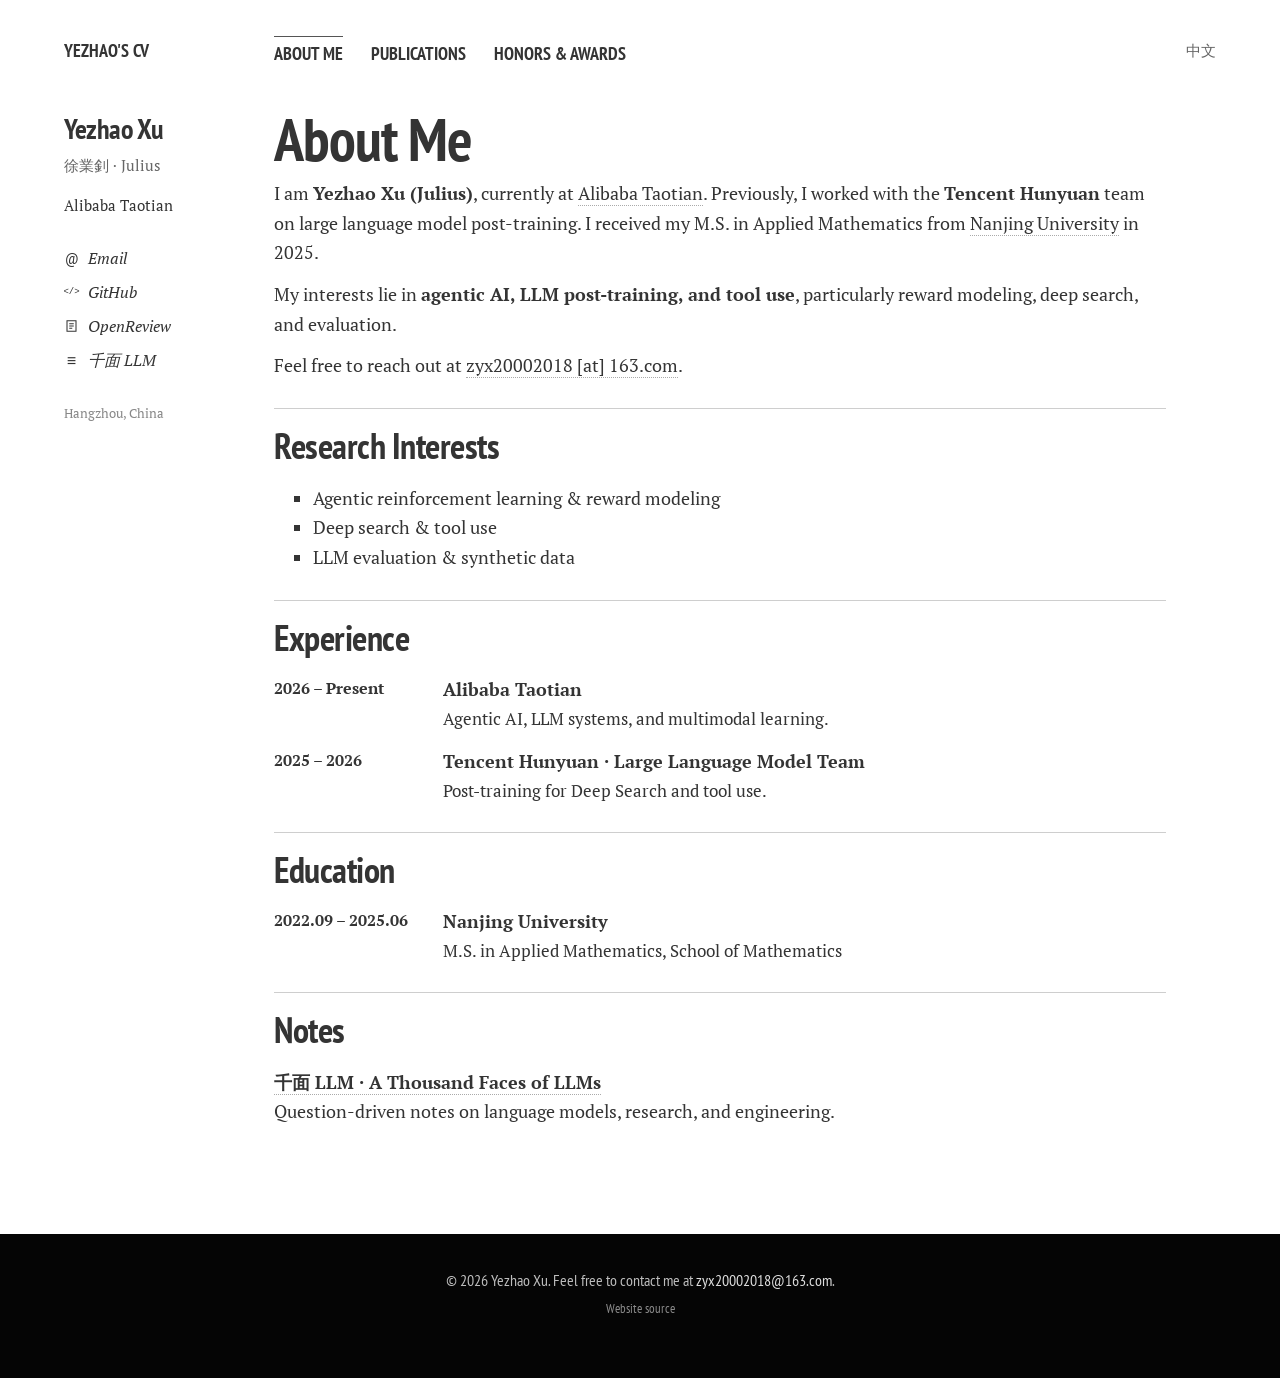
==== commit 86b39be3: "Match reference CV typography and add mathematics competition honors" ====
--- a/index.html
+++ b/index.html
@@ -3,46 +3,20 @@
 <head>
 <meta charset="utf-8"><meta name="viewport" content="width=device-width, initial-scale=1">
 <meta name="theme-color" content="#ffffff">
-<title>Yezhao Xu | Academic Homepage</title>
+<title>About Me | Yezhao Xu</title>
 <meta name="description" content="Yezhao Xu (Julius), Alibaba Taotian. Agentic AI, LLM post-training, and tool use. Nanjing University alumnus.">
 <meta property="og:title" content="Yezhao Xu | Academic Homepage"><meta property="og:type" content="website"><meta property="og:url" content="https://pkcontinue.github.io/">
 <link rel="canonical" href="https://pkcontinue.github.io/"><link rel="icon" href="assets/favicon.svg" type="image/svg+xml">
-<link rel="stylesheet" href="style.css?v=academic-3"><script src="script.js?v=academic-3" defer></script>
+<link rel="stylesheet" href="style.css?v=cv-4"><script src="script.js?v=cv-4" defer></script>
 </head>
-<body>
-<a class="skip" href="#main">Skip to content</a>
-<header class="masthead"><div class="masthead-inner"><a class="site-name" href="#about">Yezhao Xu</a><nav aria-label="Main navigation"><a href="#about" data-i18n="navAbout">About</a><a href="#experience" data-i18n="navExperience">Experience</a><a href="#publications" data-i18n="navPapers">Publications</a></nav><button class="language-toggle" type="button" aria-label="切换到中文">中文</button></div></header>
-<div class="layout">
-<aside class="profile" aria-label="Personal information">
-<h1>Yezhao Xu</h1><p class="native-name">徐業釗 <span>· Julius</span></p>
-<p class="affiliation" data-i18n="affiliation">Alibaba Taotian</p>
-<p class="profile-interests">Agentic AI<br>LLM Post-training<br>Tool Use & Evaluation</p>
-<ul class="profile-links">
-<li><span class="link-icon" aria-hidden="true">⌖</span><span data-i18n="location">Hangzhou, China</span></li>
-<li><span class="link-icon" aria-hidden="true">@</span><a href="mailto:zyx20002018@163.com">Email</a></li>
-<li><span class="link-icon code-icon" aria-hidden="true">&lt;/&gt;</span><a href="https://github.com/pkcontinue" target="_blank" rel="noopener noreferrer">GitHub</a></li>
-<li><svg class="link-icon" viewBox="0 0 20 20" aria-hidden="true"><path d="M4 3h12v14H4zM7 7h6M7 10h6M7 13h4"/></svg><a href="https://openreview.net/profile?id=%7EYezhao_xu2" target="_blank" rel="noopener noreferrer">OpenReview</a></li>
-</ul>
-<div class="profile-rule"></div><a class="notebook-link" href="https://github.com/pkcontinue/thousand-faces-of-llm" target="_blank" rel="noopener noreferrer">千面 LLM <span aria-hidden="true">→</span></a><p class="profile-note" data-i18n="notebookNote">Research & engineering notes</p>
-</aside>
-<main id="main">
-<section id="about"><h2 data-i18n="aboutTitle">About Me</h2>
+<body data-page="about"><a class="skip" href="#main">Skip to content</a>
+<header class="masthead"><div class="masthead-inner"><a class="site-name" href="index.html">YEZHAO'S CV</a><nav aria-label="Main navigation"><a href="index.html" data-page-link="about" aria-current="page" data-i18n="navAbout">About Me</a><a href="publications.html" data-page-link="publications" data-i18n="navPapers">Publications</a><a href="honors.html" data-page-link="honors" data-i18n="navHonors">Honors & Awards</a></nav><button class="language-toggle" type="button" aria-label="切换到中文">中文</button></div></header>
+<div class="layout"><aside class="profile" aria-label="Personal information"><h2 class="profile-name">Yezhao Xu</h2><p class="native-name">徐業釗 · Julius</p><p class="affiliation" data-i18n="affiliation">Alibaba Taotian</p>
+<ul class="profile-links"><li><span class="link-icon" aria-hidden="true">@</span><a href="mailto:zyx20002018@163.com">Email</a></li><li><span class="link-icon code-icon" aria-hidden="true">&lt;/&gt;</span><a href="https://github.com/pkcontinue" target="_blank" rel="noopener noreferrer">GitHub</a></li><li><svg class="link-icon" viewBox="0 0 20 20" aria-hidden="true"><path d="M4 3h12v14H4zM7 7h6M7 10h6M7 13h4"/></svg><a href="https://openreview.net/profile?id=%7EYezhao_xu2" target="_blank" rel="noopener noreferrer">OpenReview</a></li><li><span class="link-icon" aria-hidden="true">≡</span><a href="https://github.com/pkcontinue/thousand-faces-of-llm" target="_blank" rel="noopener noreferrer">千面 LLM</a></li></ul><p class="profile-location" data-i18n="location">Hangzhou, China</p></aside><main id="main"><section id="about"><h1 class="page-title" data-i18n="aboutTitle">About Me</h1>
 <p data-i18n="aboutText">I am <strong>Yezhao Xu (Julius)</strong>, currently at <a href="https://www.alibabagroup.com/" target="_blank" rel="noopener noreferrer">Alibaba Taotian</a>. Previously, I worked with the <strong>Tencent Hunyuan</strong> team on large language model post-training. I received my M.S. in Applied Mathematics from <a href="https://www.nju.edu.cn/" target="_blank" rel="noopener noreferrer">Nanjing University</a> in 2025.</p>
 <p data-i18n="aboutResearch">My interests lie in <strong>agentic AI, LLM post-training, and tool use</strong>, particularly reward modeling, deep search, and evaluation.</p>
 <p class="contact-line" data-i18n="contactLine">Feel free to reach out at <a href="mailto:zyx20002018@163.com">zyx20002018 [at] 163.com</a>.</p>
-</section>
-<section id="interests"><h2 data-i18n="interestsTitle">Research Interests</h2><ul class="interest-list"><li data-i18n="interest1">Agentic reinforcement learning & reward modeling</li><li data-i18n="interest2">Deep search & tool use</li><li data-i18n="interest3">LLM evaluation & synthetic data</li></ul></section>
-<section id="experience"><h2 data-i18n="experienceTitle">Experience</h2>
+</section><section id="interests"><h2 data-i18n="interestsTitle">Research Interests</h2><ul class="interest-list"><li data-i18n="interest1">Agentic reinforcement learning & reward modeling</li><li data-i18n="interest2">Deep search & tool use</li><li data-i18n="interest3">LLM evaluation & synthetic data</li></ul></section><section id="experience"><h2 data-i18n="experienceTitle">Experience</h2>
 <div class="record"><div class="record-date" data-i18n="aliDate">2026 – Present</div><div><h3 data-i18n="ali">Alibaba Taotian</h3><p data-i18n="aliWork">Agentic AI, LLM systems, and multimodal learning.</p></div></div>
 <div class="record"><div class="record-date">2025 – 2026</div><div><h3 data-i18n="tencent">Tencent Hunyuan · Large Language Model Team</h3><p data-i18n="tencentWork">Post-training for Deep Search and tool use.</p></div></div>
-</section>
-<section id="education"><h2 data-i18n="educationTitle">Education</h2><div class="record"><div class="record-date">2022.09 – 2025.06</div><div><h3 data-i18n="nju">Nanjing University</h3><p data-i18n="degree">M.S. in Applied Mathematics, School of Mathematics</p></div></div></section>
-<section id="publications"><h2 data-i18n="papersTitle">Selected Papers</h2><p class="section-note" data-i18n="paperNote">* Equal contribution. Listed works include preprints and a manuscript.</p>
-<article class="publication"><h3><a href="https://arxiv.org/abs/2608.08700" target="_blank" rel="noopener noreferrer">PluginEval: A Diagnostic Benchmark for Fine-Grained Error Attribution in Function Calling</a></h3><p class="authors">Dongjie Xu*, <strong>Julius*</strong>, Hanchi Dong*, Minghua Tang, Yuxuan Sun, Ziwei Nie, Zicheng Liu, Dujun Qing, Jiajie Xu</p><p class="paper-meta"><em>arXiv preprint, 2026</em><span class="paper-links"><a href="https://arxiv.org/abs/2608.08700" target="_blank" rel="noopener noreferrer">[Paper]</a> <a href="https://arxiv.org/pdf/2608.08700" target="_blank" rel="noopener noreferrer">[PDF]</a></span></p></article>
-<article class="publication"><h3><a href="https://arxiv.org/abs/2608.08684" target="_blank" rel="noopener noreferrer">RippleKV: Cross-Layer KV Cache Allocation via Perturbation Propagation</a></h3><p class="authors">Dongjie Xu, Kai Qian, <strong>Julius</strong>, Weijie Shi, Yuxuan Sun, Minghua Tang, Fenglei Jin, Hanchi Dong, Jiajie Xu</p><p class="paper-meta"><em>arXiv preprint, 2026</em><span class="paper-links"><a href="https://arxiv.org/abs/2608.08684" target="_blank" rel="noopener noreferrer">[Paper]</a> <a href="https://arxiv.org/pdf/2608.08684" target="_blank" rel="noopener noreferrer">[PDF]</a></span></p></article>
-<article class="publication"><h3>Modality Specialization of Attention Heads in MLLMs for Robust Fake News Detection with Missing Modalities</h3><p class="paper-meta" data-i18n="manuscript">Manuscript · Co-first author</p></article>
-</section>
-<section id="awards"><h2 data-i18n="awardsTitle">Honors & Awards</h2><ul class="award-list"><li data-i18n="award1"><strong>Baidu Generative AI Competition</strong> — Second Prize (14 / 837)</li><li data-i18n="award2"><strong>Kaggle</strong> — Silver medal in an LLM competition; bronze medal in machine learning</li><li data-i18n="award3"><strong>iFLYTEK Spark Entity Recognition Challenge</strong> — 4th place</li><li data-i18n="award4"><strong>Mathematical modeling</strong> — CUMCM National Second Prize (2020); MCM Meritorious Winner (2021)</li></ul></section>
-<section id="notes"><h2 data-i18n="notesTitle">Notes</h2><p data-i18n="notesText"><a href="https://github.com/pkcontinue/thousand-faces-of-llm" target="_blank" rel="noopener noreferrer"><strong>千面 LLM · A Thousand Faces of LLMs</strong></a><br>Question-driven notes on language models, research, and engineering.</p></section>
-<footer>© <span id="year">2026</span> Yezhao Xu <span class="footer-dot">·</span> <a href="https://github.com/pkcontinue/pkcontinue.github.io" target="_blank" rel="noopener noreferrer" data-i18n="source">Website source</a></footer>
-</main></div></body></html>
+</section><section id="education"><h2 data-i18n="educationTitle">Education</h2><div class="record"><div class="record-date">2022.09 – 2025.06</div><div><h3 data-i18n="nju">Nanjing University</h3><p data-i18n="degree">M.S. in Applied Mathematics, School of Mathematics</p></div></div></section><section id="notes"><h2 data-i18n="notesTitle">Notes</h2><p data-i18n="notesText"><a href="https://github.com/pkcontinue/thousand-faces-of-llm" target="_blank" rel="noopener noreferrer"><strong>千面 LLM · A Thousand Faces of LLMs</strong></a><br>Question-driven notes on language models, research, and engineering.</p></section></main></div><footer>© <span id="year">2026</span> Yezhao Xu. <span data-i18n="footerContact">Feel free to contact me at</span> <a href="mailto:zyx20002018@163.com">zyx20002018@163.com</a>.<br><a class="source-link" href="https://github.com/pkcontinue/pkcontinue.github.io" target="_blank" rel="noopener noreferrer" data-i18n="source">Website source</a></footer></body></html>
--- a/style.css
+++ b/style.css
@@ -1,8 +1,43 @@
-:root{--text:#363b40;--muted:#737980;--link:#2675a8;--line:#e8eaec;--font:-apple-system,BlinkMacSystemFont,"Segoe UI",Arial,"PingFang SC","Microsoft YaHei",sans-serif}
-*{box-sizing:border-box}html{scroll-behavior:smooth;scroll-padding-top:95px}body{margin:0;background:#fff;color:var(--text);font:15px/1.75 var(--font);-webkit-font-smoothing:antialiased}a{color:var(--link);text-decoration:none}a:hover{text-decoration:underline;text-underline-offset:3px}a:focus-visible,button:focus-visible{outline:2px solid var(--link);outline-offset:5px}strong{font-weight:600}::selection{background:#e0eef8}.skip{position:fixed;left:15px;top:-70px;background:#fff;z-index:20;padding:8px 16px;border:1px solid var(--line)}.skip:focus{top:10px}.masthead{border-bottom:1px solid var(--line);background:#fff}.masthead-inner{max-width:1150px;margin:auto;padding:0 35px;min-height:77px;display:flex;align-items:center;gap:48px}.site-name{color:#30353a;font-size:18px;font-weight:650;white-space:nowrap}.site-name:hover{text-decoration:none}nav{display:flex;gap:29px;margin-left:auto}nav a{font-size:14px;color:#62676d}nav a:hover{color:var(--link)}.language-toggle{font:13px var(--font);color:#62676d;background:none;border:1px solid #dfe3e6;border-radius:4px;padding:5px 9px;cursor:pointer}.language-toggle:hover{background:#f5f7f9}.layout{max-width:1150px;margin:0 auto;padding:48px 35px 0;display:grid;grid-template-columns:210px minmax(0,1fr);gap:66px}.profile{position:sticky;top:40px;align-self:start;padding-top:4px}.profile h1{font-size:27px;line-height:1.2;margin:0 0 9px;font-weight:650;letter-spacing:-.5px}.native-name{font-size:17px;color:#535960;letter-spacing:1px;margin:0 0 19px}.native-name span{font-size:14px;letter-spacing:0;color:#858a8f}.affiliation{font-size:14px;font-weight:600;margin:0 0 10px}.profile-interests{font-size:13px;line-height:1.9;color:#737980;margin:0 0 23px}.profile-links{list-style:none;margin:0;padding:0;font-size:13px}.profile-links li{display:flex;align-items:center;gap:10px;min-height:31px}.profile-links a{color:#505860}.profile-links a:hover{color:var(--link)}.link-icon{width:16px;height:16px;display:inline-flex;align-items:center;justify-content:center;font-size:17px;line-height:1;color:#8b949c;flex-shrink:0}.code-icon{font:10px monospace}svg.link-icon{fill:none;stroke:currentColor;stroke-width:1.2}.profile-rule{width:40px;height:1px;background:#dce1e5;margin:24px 0 18px}.notebook-link{font-size:13px;font-weight:500}.notebook-link span{font-size:12px;margin-left:4px}.profile-note{font-size:11px;color:#93999f;margin:3px 0}main{min-width:0}section{margin:0 0 32px}h2{font-size:23px;line-height:1.4;color:#30353a;letter-spacing:-.25px;font-weight:600;border-bottom:1px solid var(--line);padding:0 0 9px;margin:0 0 16px}p{margin:0 0 13px}section>p:last-child{margin-bottom:0}.contact-line{font-size:14px}.interest-list{padding-left:20px;margin:0}.interest-list li{padding:1px 0}.record{display:grid;grid-template-columns:142px 1fr;gap:16px;margin-bottom:17px;align-items:baseline}.record:last-child{margin-bottom:0}.record-date{font-size:13px;color:#7d8389;white-space:nowrap}.record h3{font-size:15px;font-weight:600;line-height:1.5;margin:0 0 2px}.record p{font-size:14px;color:#666e75;line-height:1.65;margin:0}.section-note{font-size:12px;color:#858b91;margin:-5px 0 19px}.publication{margin:0 0 23px}.publication:last-child{margin-bottom:0}.publication h3{font-size:15px;font-weight:600;line-height:1.65;margin:0 0 5px}.publication h3>a{color:var(--link)}.authors{font-size:13px;color:#747c83;line-height:1.7;margin:0 0 5px}.authors strong{color:#424c54}.paper-meta{font-size:12px;color:#737b82;margin:0;line-height:1.8}.paper-meta em{font-style:italic}.paper-links{margin-left:14px;white-space:nowrap}.paper-links a+a{margin-left:5px}.award-list{padding-left:20px;margin:0;font-size:14px;line-height:1.8}.award-list li{margin-bottom:8px}.award-list li:last-child{margin-bottom:0}#notes p{font-size:14px}footer{border-top:1px solid var(--line);margin-top:45px;padding:22px 0 30px;color:#959ba0;font-size:11px}footer a{color:#858d93}.footer-dot{padding:0 9px}html[lang=zh-CN] main{line-height:1.9}html[lang=zh-CN] h2{font-size:22px}html[lang=zh-CN] .record h3{font-weight:550}
-@media(min-width:1400px){.layout{padding-top:55px}.masthead-inner{min-height:82px}}
-@media(max-width:900px){.layout{grid-template-columns:180px minmax(0,1fr);gap:35px;padding-left:27px;padding-right:27px}.masthead-inner{padding:0 27px}.record{grid-template-columns:125px 1fr;gap:12px}.record-date{font-size:12px}.record h3{font-size:14px}}
-@media(max-width:680px){html{scroll-padding-top:22px}.masthead-inner{padding:0 22px;min-height:64px;gap:16px}.site-name{font-size:16px}nav{gap:16px}nav a{font-size:12px}.language-toggle{font-size:11px;padding:4px 7px}.layout{display:block;padding:30px 24px 0}.profile{position:static;border-bottom:1px solid var(--line);padding:0 0 23px;margin-bottom:30px}.profile h1{font-size:29px}.native-name{margin-bottom:13px}.profile-interests{display:none}.affiliation{margin-bottom:8px}.profile-links{display:flex;flex-wrap:wrap;gap:0 20px;font-size:12px}.profile-links li{min-height:28px}.profile-links li:first-child{width:100%;margin-bottom:2px}.profile-rule,.notebook-link,.profile-note{display:none}h2{font-size:22px;margin-bottom:14px}section{margin-bottom:30px}body{font-size:14px}.record{grid-template-columns:1fr;gap:2px;margin-bottom:17px}.record-date{font-size:12px}.record h3{font-size:14px}.record p{font-size:13px}.publication h3{font-size:14px}.authors{font-size:12px}.paper-meta{font-size:11px}.award-list{font-size:13px}.contact-line{font-size:13px}.section-note{font-size:11px}footer{margin-top:30px}}
-@media(max-width:370px){.masthead-inner{padding:0 17px;gap:12px}nav{gap:11px}.site-name{font-size:15px}nav a{font-size:11px}.layout{padding-left:20px;padding-right:20px}.paper-links{display:block;margin-left:0}}
+@font-face {
+  font-family: 'PT Sans Narrow';
+  font-style: normal;
+  font-weight: 400;
+  font-display: swap;
+  src: url(assets/fonts/cv-font-0.ttf) format('truetype');
+}
+@font-face {
+  font-family: 'PT Sans Narrow';
+  font-style: normal;
+  font-weight: 700;
+  font-display: swap;
+  src: url(assets/fonts/cv-font-1.ttf) format('truetype');
+}
+@font-face {
+  font-family: 'PT Serif';
+  font-style: italic;
+  font-weight: 400;
+  font-display: swap;
+  src: url(assets/fonts/cv-font-2.ttf) format('truetype');
+}
+@font-face {
+  font-family: 'PT Serif';
+  font-style: normal;
+  font-weight: 400;
+  font-display: swap;
+  src: url(assets/fonts/cv-font-3.ttf) format('truetype');
+}
+@font-face {
+  font-family: 'PT Serif';
+  font-style: normal;
+  font-weight: 700;
+  font-display: swap;
+  src: url(assets/fonts/cv-font-4.ttf) format('truetype');
+}
+:root{--text:#343434;--muted:#727272;--line:#cecece;--serif:'PT Serif',Georgia,'Songti SC',serif;--heading:'PT Sans Narrow','Arial Narrow','PingFang SC',sans-serif}
+*{box-sizing:border-box}html{scroll-behavior:smooth}body{margin:0;background:#fff;color:var(--text);font:18px/1.65 var(--serif);-webkit-font-smoothing:antialiased}a{color:inherit;text-decoration:none;border-bottom:1px dotted #aaa}a:hover{color:#000;border-bottom-color:#222}a:focus-visible,button:focus-visible{outline:2px solid #555;outline-offset:5px}strong{font-weight:700}::selection{background:#e6e6e6}.skip{position:fixed;top:-100px;left:15px;background:white;padding:8px;z-index:20}.skip:focus{top:10px}.masthead-inner{max-width:1210px;margin:0 auto;min-height:101px;display:grid;grid-template-columns:180px minmax(0,1fr) auto;gap:50px;align-items:center;font-family:var(--heading);font-weight:700}.site-name{border:0;font-size:18px;white-space:nowrap}nav{display:flex;gap:28px;align-items:center}nav a{text-transform:uppercase;font-size:18px;line-height:1.3;border:0;padding-top:5px;border-top:1px solid transparent}nav a[aria-current=page]{border-top-color:#555}nav a:hover{border-top-color:#555}.language-toggle{border:0;background:none;padding:5px 0;font:15px var(--heading);color:#666;cursor:pointer}.layout{max-width:1210px;margin:0 auto;display:grid;grid-template-columns:180px minmax(0,1fr);gap:50px;padding-bottom:80px;min-height:calc(100vh - 245px)}.profile{align-self:start;padding-top:13px}.profile-name{font:700 28px/1.1 var(--heading);margin:0 0 8px;padding:0;border:0}.native-name{font-size:15px;margin:0 0 15px;color:#666}.affiliation{font-size:15px;margin:0 0 24px}.profile-links{padding:0;margin:0;list-style:none;font-size:16px;font-style:italic}.profile-links li{display:flex;align-items:center;gap:9px;min-height:34px}.profile-links a{border:0}.profile-links a:hover{text-decoration:underline}.link-icon{width:15px;height:16px;flex-shrink:0;display:inline-flex;align-items:center;justify-content:center;font:16px/1 var(--heading)}.code-icon{font:9px monospace}svg.link-icon{fill:none;stroke:currentColor;stroke-width:1.4}.profile-location{font-size:13px;color:#888;margin:26px 0 0}main{min-width:0;max-width:892px}section{margin:0 0 27px}section+section{border-top:1px solid var(--line);padding-top:17px}.page-title{font:700 60px/1 var(--heading);letter-spacing:-1px;margin:8px 0 10px}h2{font:700 36px/1.1 var(--heading);margin:0 0 18px;letter-spacing:-.5px}p{margin:0 0 12px}section>p:last-child{margin-bottom:0}.contact-line{font-size:18px}.interest-list,.award-list{list-style-type:square;margin:0;padding-left:39px}.interest-list li{margin:0}.record{display:grid;grid-template-columns:155px minmax(0,1fr);gap:14px;margin:0 0 14px}.record:last-child{margin-bottom:0}.record-date{font-size:16px;font-weight:700}.record h3{font:700 18px/1.65 var(--serif);margin:0}.record p{font-size:17px;margin:0}.section-note{font-size:15px;color:#777;margin:19px 0 28px}.publication{margin:0 0 30px}.publication:last-child{margin-bottom:0}.publication h3{font:700 20px/1.5 var(--serif);margin:0 0 8px}.publication h3 a{border-bottom:1px dotted #aaa}.authors{font-size:16px;line-height:1.65;margin:0 0 7px}.paper-meta{font-size:15px;color:#666;margin:0}.paper-links{margin-left:12px;white-space:nowrap}.paper-links a{border:0}.paper-links a:hover{text-decoration:underline}.paper-links a+a{margin-left:5px}.award-list li{margin:0 0 14px}.award-list li:last-child{margin-bottom:0}#honors{margin-bottom:26px}#math-awards{border-top:0;padding-top:0}#math-awards h2,#ai-awards h2{font-size:32px}footer{background:#050505;color:#bdbdbd;text-align:center;padding:33px 20px 30px;min-height:144px;font:16px/1.7 var(--heading)}footer a{border:0;color:#ddd}footer a:hover{color:#fff;text-decoration:underline}.source-link{font-size:13px;color:#8b8b8b}html[lang=zh-CN] body{font-family:'PT Serif','Songti SC','SimSun',serif}html[lang=zh-CN] .page-title{font-size:47px;line-height:1.3}html[lang=zh-CN] h2{font-size:31px;line-height:1.4}html[lang=zh-CN] nav a{font-size:17px}
+@media(max-width:1300px){.masthead-inner,.layout{margin-left:5%;margin-right:5%}.masthead-inner,.layout{grid-template-columns:170px minmax(0,1fr);gap:40px}.masthead-inner{grid-template-columns:170px minmax(0,1fr) auto;gap:40px}}
+@media(max-width:900px){.masthead-inner,.layout{margin-left:30px;margin-right:30px;grid-template-columns:150px minmax(0,1fr);gap:28px}.masthead-inner{grid-template-columns:150px minmax(0,1fr) auto;gap:28px}nav{gap:18px}nav a{font-size:16px}.page-title{font-size:52px}h2{font-size:32px}.record{grid-template-columns:1fr;gap:1px}.record-date{font-size:15px}body{font-size:17px}.contact-line{font-size:17px}}
+@media(max-width:680px){.masthead-inner{display:flex;flex-wrap:wrap;gap:0;min-height:100px;margin:0 24px;padding:17px 0 16px}.site-name{width:calc(100% - 45px);order:0}.language-toggle{order:1;width:45px;text-align:right}nav{order:2;width:100%;gap:22px;padding-top:12px}nav a{font-size:15px}html[lang=zh-CN] nav a{font-size:16px}.layout{display:block;margin:0 24px;padding-bottom:40px;min-height:calc(100vh - 244px)}.profile{padding:14px 0 21px;margin-bottom:26px;border-bottom:1px solid #ddd}.profile-name{font-size:26px}.native-name{margin-bottom:6px}.affiliation{font-size:14px;margin-bottom:10px}.profile-links{display:flex;flex-wrap:wrap;gap:4px 20px;font-size:14px}.profile-links li{min-height:24px}.profile-location{display:none}.page-title{font-size:46px;margin-top:0;margin-bottom:17px}.contact-line{font-size:16px}body{font-size:16px;line-height:1.75}h2{font-size:30px}.record h3{font-size:16px}.record p{font-size:15px}.record-date{font-size:14px}.interest-list,.award-list{padding-left:23px}.publication h3{font-size:18px}.authors{font-size:14px}.paper-meta,.section-note{font-size:13px}.paper-links{margin-left:8px}.award-list li{margin-bottom:16px}#math-awards h2,#ai-awards h2{font-size:28px}html[lang=zh-CN] .page-title{font-size:36px}html[lang=zh-CN] h2{font-size:27px}footer{font-size:14px}}
+@media(max-width:370px){.masthead-inner,.layout{margin-left:19px;margin-right:19px}nav{gap:17px}nav a{font-size:14px}.profile-links{gap:4px 15px}.page-title{font-size:42px}.paper-links{display:block;margin-left:0}}
 @media(prefers-reduced-motion:reduce){html{scroll-behavior:auto}}
-@media print{.masthead,.skip,.language-toggle{display:none}.layout{display:block;padding:0}.profile{position:static;border-bottom:1px solid #ddd;margin-bottom:20px;padding-bottom:15px}.profile-interests,.profile-rule,.notebook-link,.profile-note{display:none}.profile-links{display:flex;gap:18px}.profile-links li:first-child{display:none}body{font-size:11px}h2{font-size:17px}section{margin-bottom:20px}.publication,.record{break-inside:avoid}footer{margin-top:20px}}
+@media print{.masthead,.profile,footer{display:none}.layout{display:block;margin:0;padding:0;min-height:0}main{max-width:none}body{font-size:12px}.page-title{font-size:32px}h2{font-size:24px}.record,.publication{break-inside:avoid}.record h3,.publication h3{font-size:14px}.authors,.record p,.award-list{font-size:12px}}
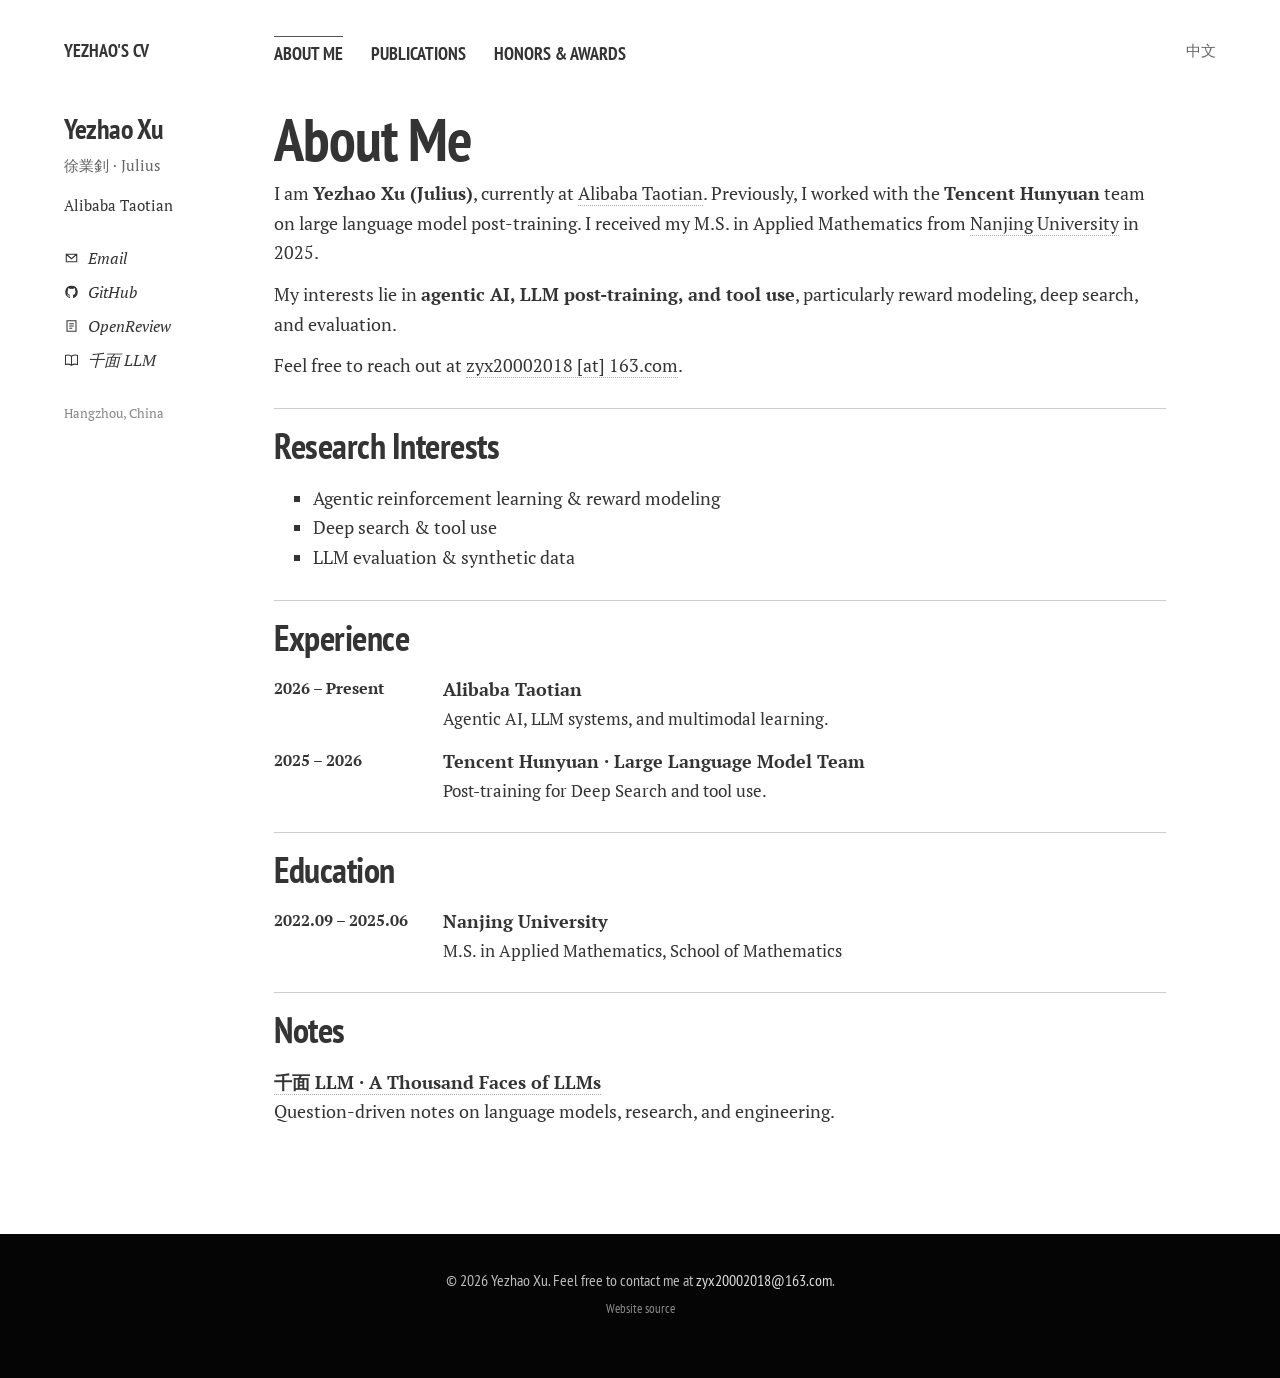
==== commit aedf4b0a: "Polish paper presentation, citation copying, and mobile navigation" ====
--- a/index.html
+++ b/index.html
@@ -4,15 +4,17 @@
 <meta charset="utf-8"><meta name="viewport" content="width=device-width, initial-scale=1">
 <meta name="theme-color" content="#ffffff">
 <title>About Me | Yezhao Xu</title>
-<meta name="description" content="Yezhao Xu (Julius), Alibaba Taotian. Agentic AI, LLM post-training, and tool use. Nanjing University alumnus.">
-<meta property="og:title" content="Yezhao Xu | Academic Homepage"><meta property="og:type" content="website"><meta property="og:url" content="https://pkcontinue.github.io/">
+<meta name="description" content="Yezhao Xu (Julius), Alibaba Taotian. Research in agentic AI, LLM post-training, deep search, and tool use. M.S., Nanjing University.">
+<meta property="og:title" content="About Me | Yezhao Xu"><meta property="og:type" content="website"><meta property="og:url" content="https://pkcontinue.github.io/">
+<meta property="og:description" content="Yezhao Xu (Julius), Alibaba Taotian. Research in agentic AI, LLM post-training, deep search, and tool use. M.S., Nanjing University."><meta property="og:image" content="https://pkcontinue.github.io/assets/share-preview.png"><meta property="og:image:width" content="1200"><meta property="og:image:height" content="630"><meta property="og:image:alt" content="Yezhao Xu, Julius — Academic Homepage"><meta name="twitter:card" content="summary_large_image">
 <link rel="canonical" href="https://pkcontinue.github.io/"><link rel="icon" href="assets/favicon.svg" type="image/svg+xml">
-<link rel="stylesheet" href="style.css?v=cv-4"><script src="script.js?v=cv-4" defer></script>
+<link rel="stylesheet" href="style.css?v=cv-5"><script src="script.js?v=cv-5" defer></script>
+<script type="application/ld+json">{"@context": "https://schema.org", "@type": "Person", "name": "Yezhao Xu", "alternateName": ["Julius", "徐業釗"], "url": "https://pkcontinue.github.io/", "sameAs": ["https://github.com/pkcontinue", "https://openreview.net/profile?id=~Yezhao_xu2"], "alumniOf": {"@type": "CollegeOrUniversity", "name": "Nanjing University"}, "affiliation": {"@type": "Organization", "name": "Alibaba Taotian"}}</script>
 </head>
 <body data-page="about"><a class="skip" href="#main">Skip to content</a>
 <header class="masthead"><div class="masthead-inner"><a class="site-name" href="index.html">YEZHAO'S CV</a><nav aria-label="Main navigation"><a href="index.html" data-page-link="about" aria-current="page" data-i18n="navAbout">About Me</a><a href="publications.html" data-page-link="publications" data-i18n="navPapers">Publications</a><a href="honors.html" data-page-link="honors" data-i18n="navHonors">Honors & Awards</a></nav><button class="language-toggle" type="button" aria-label="切换到中文">中文</button></div></header>
 <div class="layout"><aside class="profile" aria-label="Personal information"><h2 class="profile-name">Yezhao Xu</h2><p class="native-name">徐業釗 · Julius</p><p class="affiliation" data-i18n="affiliation">Alibaba Taotian</p>
-<ul class="profile-links"><li><span class="link-icon" aria-hidden="true">@</span><a href="mailto:zyx20002018@163.com">Email</a></li><li><span class="link-icon code-icon" aria-hidden="true">&lt;/&gt;</span><a href="https://github.com/pkcontinue" target="_blank" rel="noopener noreferrer">GitHub</a></li><li><svg class="link-icon" viewBox="0 0 20 20" aria-hidden="true"><path d="M4 3h12v14H4zM7 7h6M7 10h6M7 13h4"/></svg><a href="https://openreview.net/profile?id=%7EYezhao_xu2" target="_blank" rel="noopener noreferrer">OpenReview</a></li><li><span class="link-icon" aria-hidden="true">≡</span><a href="https://github.com/pkcontinue/thousand-faces-of-llm" target="_blank" rel="noopener noreferrer">千面 LLM</a></li></ul><p class="profile-location" data-i18n="location">Hangzhou, China</p></aside><main id="main"><section id="about"><h1 class="page-title" data-i18n="aboutTitle">About Me</h1>
+<ul class="profile-links"><li><svg class="link-icon" viewBox="0 0 20 20" aria-hidden="true"><path d="M3 5h14v10H3zM3 5l7 6 7-6"/></svg><a href="mailto:zyx20002018@163.com">Email</a></li><li><svg class="link-icon github-icon" viewBox="0 0 24 24" aria-hidden="true"><path d="M12 2a10 10 0 0 0-3.16 19.49c.5.09.68-.22.68-.48v-1.86c-2.78.6-3.37-1.18-3.37-1.18-.45-1.16-1.11-1.46-1.11-1.46-.91-.62.07-.61.07-.61 1 .07 1.53 1.03 1.53 1.03.89 1.53 2.34 1.09 2.91.83.09-.65.35-1.09.63-1.34-2.22-.25-4.55-1.11-4.55-4.95 0-1.09.39-1.99 1.03-2.68-.1-.25-.45-1.27.1-2.64 0 0 .84-.27 2.75 1.03a9.57 9.57 0 0 1 5 0c1.91-1.3 2.75-1.03 2.75-1.03.55 1.37.2 2.39.1 2.64.64.69 1.03 1.59 1.03 2.68 0 3.85-2.34 4.69-4.57 4.94.36.31.68.92.68 1.85v2.75c0 .27.18.58.69.48A10 10 0 0 0 12 2Z"/></svg><a href="https://github.com/pkcontinue" target="_blank" rel="noopener noreferrer">GitHub</a></li><li><svg class="link-icon" viewBox="0 0 20 20" aria-hidden="true"><path d="M4 3h12v14H4zM7 7h6M7 10h6M7 13h4"/></svg><a href="https://openreview.net/profile?id=%7EYezhao_xu2" target="_blank" rel="noopener noreferrer">OpenReview</a></li><li><svg class="link-icon" viewBox="0 0 20 20" aria-hidden="true"><path d="M10 5c-3-2-6-2-8-1v12c3-1 5-1 8 1 3-2 5-2 8-1V4c-2-1-5-1-8 1Zm0 0v12"/></svg><a href="https://github.com/pkcontinue/thousand-faces-of-llm" target="_blank" rel="noopener noreferrer">千面 LLM</a></li></ul><p class="profile-location" data-i18n="location">Hangzhou, China</p></aside><main id="main"><section id="about"><h1 class="page-title" data-i18n="aboutTitle">About Me</h1>
 <p data-i18n="aboutText">I am <strong>Yezhao Xu (Julius)</strong>, currently at <a href="https://www.alibabagroup.com/" target="_blank" rel="noopener noreferrer">Alibaba Taotian</a>. Previously, I worked with the <strong>Tencent Hunyuan</strong> team on large language model post-training. I received my M.S. in Applied Mathematics from <a href="https://www.nju.edu.cn/" target="_blank" rel="noopener noreferrer">Nanjing University</a> in 2025.</p>
 <p data-i18n="aboutResearch">My interests lie in <strong>agentic AI, LLM post-training, and tool use</strong>, particularly reward modeling, deep search, and evaluation.</p>
 <p class="contact-line" data-i18n="contactLine">Feel free to reach out at <a href="mailto:zyx20002018@163.com">zyx20002018 [at] 163.com</a>.</p>
--- a/style.css
+++ b/style.css
@@ -41,3 +41,8 @@
 @media(max-width:370px){.masthead-inner,.layout{margin-left:19px;margin-right:19px}nav{gap:17px}nav a{font-size:14px}.profile-links{gap:4px 15px}.page-title{font-size:42px}.paper-links{display:block;margin-left:0}}
 @media(prefers-reduced-motion:reduce){html{scroll-behavior:auto}}
 @media print{.masthead,.profile,footer{display:none}.layout{display:block;margin:0;padding:0;min-height:0}main{max-width:none}body{font-size:12px}.page-title{font-size:32px}h2{font-size:24px}.record,.publication{break-inside:avoid}.record h3,.publication h3{font-size:14px}.authors,.record p,.award-list{font-size:12px}}
+
+/* Final reading and interaction refinements. */
+.profile{position:sticky;top:30px}svg.github-icon{fill:currentColor;stroke:none}.profile-links a:focus-visible{outline-offset:3px}.publication-group{font-size:27px;letter-spacing:0;margin:29px 0 21px;padding-top:16px;border-top:1px solid var(--line)}.publication-group span{font-weight:400;color:#777;font-size:21px;margin-left:9px}.publication h3{font-size:21px;line-height:1.45}.publication h3 a{border:0}.publication h3 a:hover{text-decoration:underline;text-decoration-thickness:1px;text-underline-offset:4px}.publication+.publication{padding-top:23px;border-top:1px solid #e9e9e9}.paper-summary{font-size:16px;line-height:1.6;margin:8px 0 11px;color:#666}.authors{font-size:15px;color:#696969}.authors strong{color:#222}.paper-meta{font-size:14px;margin-top:8px}.paper-links{display:inline-flex;flex-wrap:wrap;gap:12px;align-items:center}.paper-links a+a{margin-left:0}.citation-button{border:0;padding:0;background:none;color:inherit;font:inherit;cursor:pointer}.citation-button:hover{text-decoration:underline}.manuscript-group{margin-top:32px}.manuscript h3{font-size:19px;font-weight:400}.section-note strong{font-weight:400;color:#444}.citation-fallback{margin:24px 0;padding:18px;border:1px solid #ccc;font-size:15px}.citation-fallback[hidden]{display:none}.citation-fallback label{display:block;margin-bottom:8px}.citation-fallback textarea{box-sizing:border-box;width:100%;padding:12px;border:1px solid #aaa;background:#fafafa;color:#333;font:12px/1.6 monospace;resize:vertical}.citation-fallback button{font:15px var(--heading);margin-top:8px;cursor:pointer;border:1px solid #aaa;background:#fff;padding:5px 16px}#toast{position:fixed;bottom:24px;left:50%;transform:translateX(-50%);background:#333;color:#fff;padding:9px 18px;font:15px var(--heading);opacity:0;pointer-events:none;transition:opacity .15s;border-radius:3px;z-index:30}#toast.visible{opacity:1}html[lang=zh-CN] .paper-summary{line-height:1.8}.record-date{font-variant-numeric:tabular-nums}html[lang=zh-CN] .publication-group{font-size:25px}
+@media(max-width:680px){.masthead{position:sticky;top:0;background:#fff;z-index:10;border-bottom:1px solid #eee}.profile{position:static}body:not([data-page=about]) .profile{display:grid;grid-template-columns:1fr auto;align-items:baseline;gap:8px 12px;padding:15px 0 18px;margin-bottom:24px}body:not([data-page=about]) .profile-name{font-size:24px;margin:0}body:not([data-page=about]) .native-name{font-size:13px;margin:0}body:not([data-page=about]) .affiliation{display:none}body:not([data-page=about]) .profile-links{grid-column:1/-1;gap:4px 17px}.publication h3{font-size:18px}.paper-summary{font-size:14px}.authors{font-size:13px}.paper-meta{font-size:13px}.paper-links{display:flex;margin:8px 0 0;gap:18px}.citation-button,.paper-links a{min-height:30px;display:inline-flex;align-items:center}.publication-group{font-size:25px;margin-top:23px}.publication-group span{font-size:19px}.manuscript h3{font-size:17px}.section-note{font-size:13px;line-height:1.7}.masthead-inner{min-height:91px}html[lang=zh-CN] .publication-group{font-size:23px}}
+@media print{.citation-button,.citation-fallback,#toast{display:none!important}.profile{position:static}.publication-group{font-size:20px}.publication h3,.manuscript h3{font-size:15px}.paper-summary,.authors{font-size:12px}}
